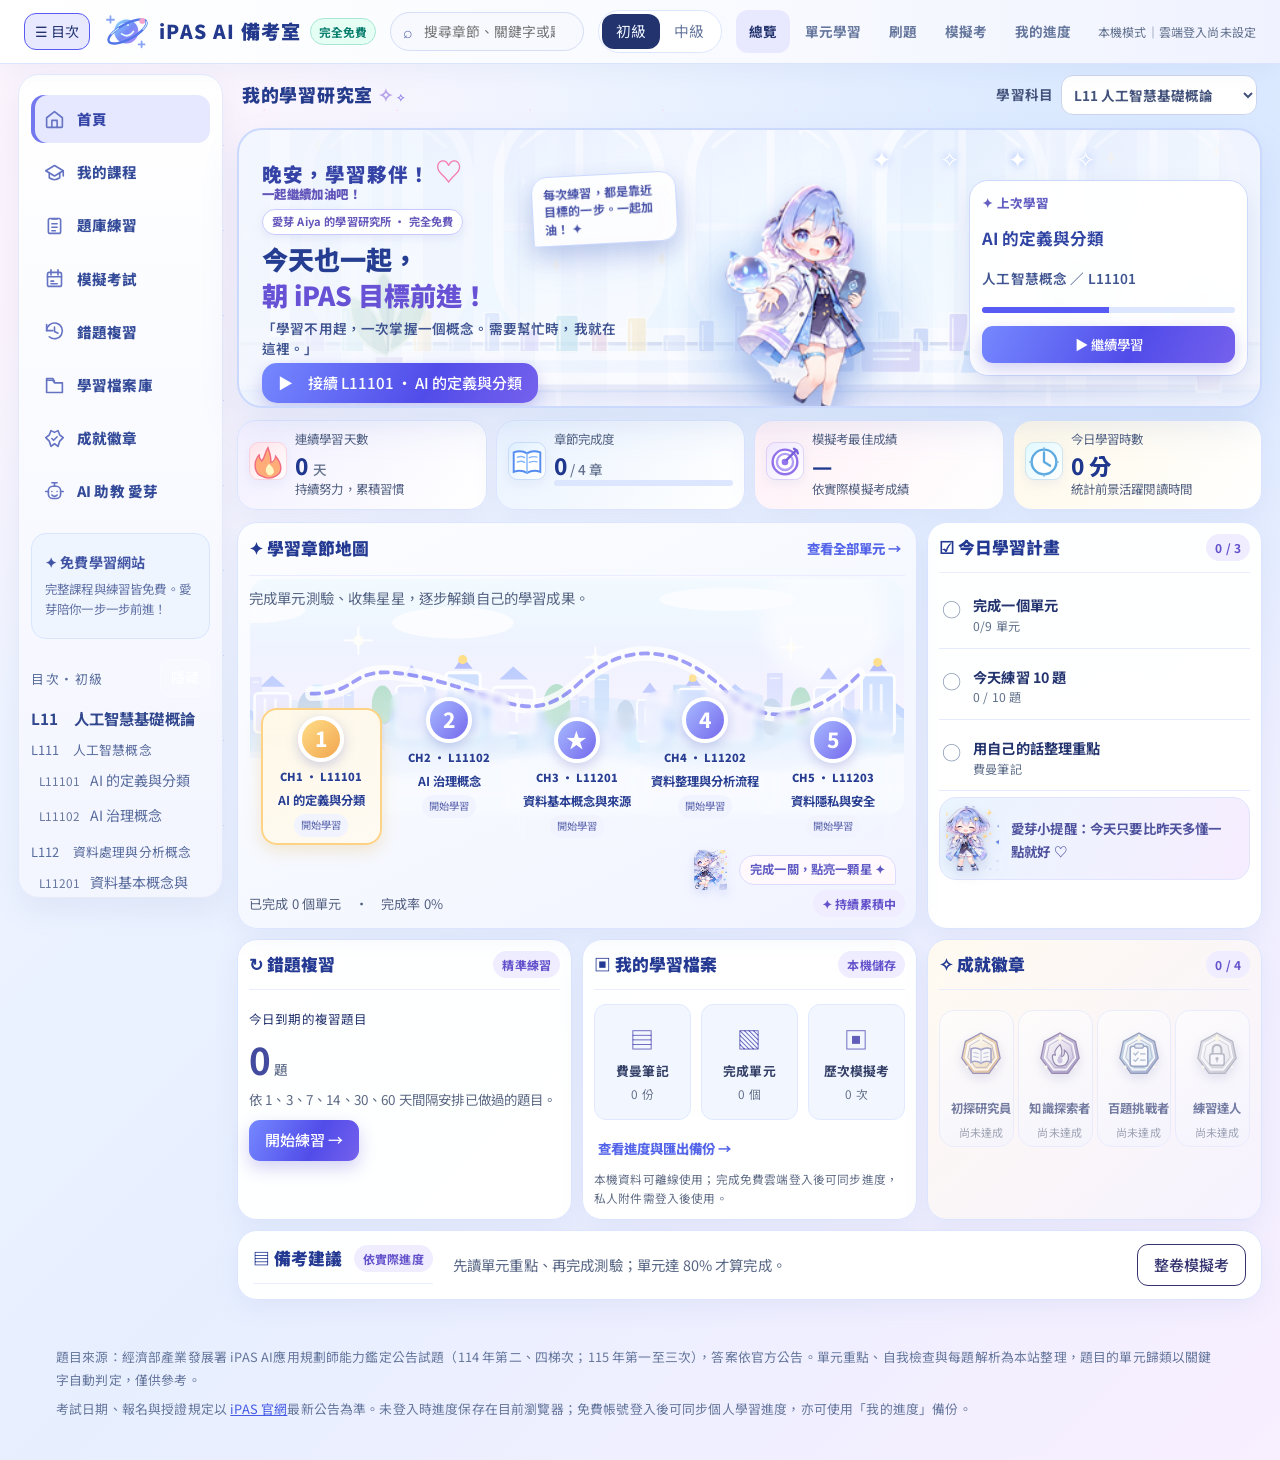
==== index.html @ 41ecb354 "ui: load desktop reference-density stylesheet without altering learning logic" ====
<!doctype html>
<html lang="zh-Hant-TW">
<head>
<meta charset="utf-8">
<meta name="viewport" content="width=device-width,initial-scale=1,viewport-fit=cover">
<title>iPAS AI 備考室｜免費 AI 應用規劃師學習</title>
<meta name="description" content="經濟部 iPAS AI應用規劃師初級、中級備考：單元重點、官方公告試題即時解析、刷題、整卷模擬考與學習進度。">
<link rel="icon" href="data:image/svg+xml,%3Csvg xmlns=%22http://www.w3.org/2000/svg%22 viewBox=%220 0 32 32%22%3E%3Crect x=%222%22 y=%222%22 width=%2228%22 height=%2228%22 rx=%225%22 fill=%22%23fffdf8%22 stroke=%22%23bf6534%22 stroke-width=%222.5%22/%3E%3Ctext x=%2216%22 y=%2222%22 font-size=%2216%22 text-anchor=%22middle%22 fill=%22%23bf6534%22%3E%E5%82%99%3C/text%3E%3C/svg%3E">
<link rel="preconnect" href="https://fonts.googleapis.com">
<link rel="preconnect" href="https://fonts.gstatic.com" crossorigin>
<link rel="stylesheet" href="https://fonts.googleapis.com/css2?family=Noto+Serif+TC:wght@500;700&family=Noto+Sans+TC:wght@400;500;700&display=swap">
<style>
/* Layout: sticky top bar; collapsible outline (目次) on the left; reading column on the right. */
:root{
  --paper:#f6f2ea; --card:#fffdf8; --ink:#34302b; --muted:#7b7368; --line:#e4ddd0;
  --matcha:#5f7d4b; --matcha-soft:#e7eedd; --kaki:#bf6534; --kaki-soft:#f7e6da; --ai:#46627e; --ai-soft:#e2e9f0;
  --ok:#4f7d48; --ok-soft:#e3efdc; --ng:#b2493c; --ng-soft:#f6e2dd;
  --f-display:"Noto Serif TC","Songti TC","PMingLiU",serif;
  --f-body:"Noto Sans TC",-apple-system,"PingFang TC","Microsoft JhengHei",sans-serif;
  color-scheme:light;
}
@media (prefers-color-scheme:dark){:root{
  --paper:#1f1d1a; --card:#282521; --ink:#ece6db; --muted:#a69d90; --line:#3a3530;
  --matcha:#9db585; --matcha-soft:#2e3828; --kaki:#e0936a; --kaki-soft:#43291c; --ai:#93b2cd; --ai-soft:#24303b;
  --ok:#8fc285; --ok-soft:#263a24; --ng:#e48b7e; --ng-soft:#42241f; color-scheme:dark}}
*{box-sizing:border-box}
html,body{margin:0}
body{background:var(--paper);color:var(--ink);font-family:var(--f-body);font-size:16px;line-height:1.8;letter-spacing:.01em;padding-top:env(safe-area-inset-top,0px)}
h1,h2,h3,h4{font-family:var(--f-display);font-weight:700;line-height:1.4;margin:0;text-wrap:balance}
h1{font-size:1.2rem} h2{font-size:1.4rem} h3{font-size:1.08rem} h4{font-size:.98rem}
p{margin:0}
a{color:var(--ai)}
button,select,input,textarea{font:inherit;color:inherit}
[hidden]{display:none!important}
img{max-width:100%}
:focus-visible{outline:2px solid var(--matcha);outline-offset:2px}
.top{position:sticky;top:0;z-index:5;background:var(--paper);border-bottom:1px solid var(--line)}
.top-in{max-width:1200px;margin:0 auto;display:flex;align-items:center;gap:10px 14px;padding:10px max(16px,env(safe-area-inset-right,0px)) 10px max(16px,env(safe-area-inset-left,0px));flex-wrap:wrap}
.brand{display:flex;align-items:center;gap:8px;margin-right:auto;min-width:0}
.seal{display:inline-grid;place-items:center;width:26px;height:26px;border:1.5px solid var(--kaki);color:var(--kaki);border-radius:4px;font-family:var(--f-display);font-size:.8rem;flex:none}
.brand small{color:var(--muted);font-size:.76rem}
.iconbtn{border:1px solid var(--line);background:var(--card);border-radius:8px;padding:5px 10px;cursor:pointer;font-size:.88rem;display:inline-flex;align-items:center;gap:6px}
.iconbtn[aria-pressed="true"]{background:var(--matcha-soft);border-color:var(--matcha)}
.seg{display:inline-flex;border:1px solid var(--line);border-radius:999px;padding:3px;background:var(--card)}
.seg button{border:0;background:none;padding:4px 14px;border-radius:999px;cursor:pointer;color:var(--muted);font-size:.92rem}
.seg button[aria-pressed="true"]{background:var(--ink);color:var(--paper)}
.tabs{display:flex;gap:2px;overflow-x:auto;max-width:100%}
.tabs button{border:0;background:none;padding:6px 10px;border-radius:8px;cursor:pointer;color:var(--muted);white-space:nowrap;font-size:.94rem}
.tabs button[aria-current="true"]{color:var(--ink);background:var(--matcha-soft);font-weight:500}
.shell{max-width:1200px;margin:0 auto;display:grid;grid-template-columns:280px minmax(0,1fr);gap:28px;padding:20px max(16px,env(safe-area-inset-right,0px)) 64px max(16px,env(safe-area-inset-left,0px))}
.shell.noToc{grid-template-columns:minmax(0,1fr);max-width:900px}
.toc{position:sticky;top:70px;align-self:start;max-height:calc(100vh - 90px);overflow:auto;padding-right:4px}
.toc-head{display:flex;justify-content:space-between;align-items:center;margin-bottom:8px}
.toc-head span{font-size:.8rem;letter-spacing:.12em;color:var(--muted)}
.toc .subj{margin-bottom:14px}
.toc .subj>div:first-child{font-family:var(--f-display);font-weight:700;font-size:.96rem;display:flex;justify-content:space-between;gap:8px;align-items:center}
.toc .ch{margin:6px 0 2px;color:var(--muted);font-size:.8rem}
.toc button.sec{display:flex;gap:8px;width:100%;text-align:left;border:0;background:none;padding:4px 6px;border-radius:6px;cursor:pointer;font-size:.88rem;line-height:1.5;align-items:flex-start}
.toc button.sec:hover{background:var(--card)}
.toc button.sec[aria-current="true"]{background:var(--matcha-soft)}
.toc .code{font-variant-numeric:tabular-nums;color:var(--muted);font-size:.74rem;min-width:3.6em;padding-top:2px}
.toc .nm{flex:1;min-width:0}
.mark{font-size:.72rem;padding-top:2px;color:var(--muted);white-space:nowrap}
.mark.ok{color:var(--ok)}
.tag{font-size:.72rem;padding:1px 8px;border-radius:999px;background:var(--line);color:var(--muted);white-space:nowrap;font-family:var(--f-body);font-weight:500}
.tag.pass{background:var(--ok-soft);color:var(--ok)}
.tag.ai{background:var(--ai-soft);color:var(--ai)}
main{min-width:0}
.view{display:grid;gap:18px}
.card{background:var(--card);border:1px solid var(--line);border-radius:12px;padding:18px;min-width:0}
.card>h3{margin-bottom:10px}
.muted{color:var(--muted)} .small{font-size:.86rem} .note{font-size:.82rem;color:var(--muted)}
.row{display:flex;gap:8px;flex-wrap:wrap;align-items:center}
.btn{border:1px solid var(--ink);background:var(--ink);color:var(--paper);padding:8px 16px;border-radius:8px;cursor:pointer;font-weight:500;font-size:.94rem}
.btn.ghost{background:transparent;color:var(--ink)}
.btn.soft{background:var(--card);color:var(--ink);border-color:var(--line)}
.btn.sm{padding:4px 10px;font-size:.85rem}
.btn:disabled{opacity:.45;cursor:default}
.steps{display:grid;grid-template-columns:repeat(3,1fr);gap:8px;list-style:none;padding:0;margin:0}
.steps li{border-top:4px solid var(--line);padding-top:8px;font-size:.88rem;color:var(--muted)}
.steps li.done{border-top-color:var(--ok);color:var(--ink)}
.steps li.now{border-top-color:var(--kaki);color:var(--ink);font-weight:500}
.steps b{display:block;font-size:.74rem;letter-spacing:.06em}
.advice{background:var(--matcha-soft);border-radius:12px;padding:16px 18px;display:grid;gap:8px}
.stats{display:grid;grid-template-columns:repeat(4,minmax(0,1fr));gap:10px}
.stat{border-top:2px solid var(--ink);padding-top:8px}
.stat span{display:block;font-size:.76rem;color:var(--muted);letter-spacing:.04em}
.stat strong{font-family:var(--f-display);font-size:1.45rem;font-variant-numeric:tabular-nums}
.bar{height:6px;background:var(--line);border-radius:3px;overflow:hidden}
.bar i{display:block;height:100%;background:var(--matcha)}
table{width:100%;border-collapse:collapse;font-size:.9rem}
th,td{text-align:left;padding:7px 6px;border-bottom:1px solid var(--line);vertical-align:top}
th{color:var(--muted);font-weight:500;font-size:.8rem}
.num{font-variant-numeric:tabular-nums}
.tbl{overflow-x:auto}
.check{list-style:none;padding:0;margin:0;display:grid;gap:4px}
.check li{display:flex;gap:8px}
.check li::before{content:"○";color:var(--muted)}
.check li.ok::before{content:"✓";color:var(--ok);font-weight:700}
.unit-list{display:grid;gap:8px}
.unit{display:flex;align-items:center;gap:12px;width:100%;text-align:left;background:var(--card);border:1px solid var(--line);border-radius:10px;padding:11px 14px;cursor:pointer}
.unit:hover{border-color:var(--ink)}
.unit .n{font-variant-numeric:tabular-nums;color:var(--muted);font-size:.8rem;min-width:4em}
.unit .t{flex:1;min-width:0}
.pill{font-size:.75rem;padding:2px 8px;border-radius:999px;white-space:nowrap;background:var(--line);color:var(--muted)}
.pill.ok{background:var(--ok-soft);color:var(--ok)}
.pill.mid{background:var(--ai-soft);color:var(--ai)}
.sec-head{display:grid;gap:4px}
.sec-head .code{font-family:var(--f-display);color:var(--kaki);letter-spacing:.08em}
.reading ol{padding-left:1.4em;margin:0;display:grid;gap:10px;max-width:70ch}
.reading li::marker{color:var(--kaki);font-family:var(--f-display)}
details.card summary{cursor:pointer;font-family:var(--f-display);font-weight:700;list-style:none}
details.card summary::-webkit-details-marker{display:none}
details.card summary::after{content:"＋";float:right;color:var(--muted)}
details.card[open] summary::after{content:"－"}
.qa{display:grid;gap:8px;margin-top:10px}
.qa button{text-align:left;border:1px solid var(--line);background:var(--paper);border-radius:10px;padding:10px 12px;cursor:pointer;line-height:1.65}
.qa button .a{display:block;color:var(--ok);margin-top:4px}
textarea{width:100%;min-height:110px;line-height:1.7;padding:10px 12px;border:1px solid var(--line);border-radius:10px;background:var(--paper);resize:vertical}
.keys{display:flex;gap:6px;flex-wrap:wrap;margin-top:8px}
.keys span{font-size:.8rem;padding:2px 10px;border-radius:999px;border:1px solid var(--line);color:var(--muted)}
.keys span.hit{background:var(--ok-soft);border-color:var(--ok);color:var(--ok)}
.q{display:grid;gap:10px;padding-top:14px;border-top:1px solid var(--line)}
.q:first-of-type{border-top:0;padding-top:0}
.q .meta{font-size:.78rem;color:var(--muted);display:flex;gap:8px;flex-wrap:wrap;align-items:center}
.q .stem{white-space:pre-wrap}
.q .ctx{font-size:.86rem;color:var(--muted);border-left:3px solid var(--line);padding-left:10px;white-space:pre-wrap;max-height:9.5em;overflow:auto}
.q figure{margin:0;border:1px solid var(--line);border-radius:8px;overflow:auto;background:#fff}
.q figure img{display:block;max-width:100%;height:auto}
.opts{display:grid;gap:8px}
.opt{display:flex;gap:10px;text-align:left;background:var(--card);border:1px solid var(--line);border-radius:10px;padding:10px 12px;cursor:pointer;line-height:1.65;align-items:flex-start}
.opt:hover:not(:disabled){border-color:var(--ink)}
.opt:disabled{cursor:default}
.opt b{font-family:var(--f-display);color:var(--muted);min-width:1.2em}
.opt.sel{border-color:var(--ai);background:var(--ai-soft)}
.opt.right{border-color:var(--ok);background:var(--ok-soft)}
.opt.wrong{border-color:var(--ng);background:var(--ng-soft)}
.exp{font-size:.94rem;background:var(--paper);border-radius:10px;padding:10px 12px;border-left:3px solid var(--matcha)}
.exp b.ok{color:var(--ok)} .exp b.ng{color:var(--ng)}
.qnav{display:flex;justify-content:space-between;gap:8px;flex-wrap:wrap;align-items:center}
.timer{font-family:var(--f-display);font-variant-numeric:tabular-nums;font-size:1.1rem}
.pills{display:flex;gap:4px;flex-wrap:wrap}
.pills button{width:30px;height:30px;border-radius:6px;border:1px solid var(--line);background:var(--card);cursor:pointer;font-size:.76rem;font-variant-numeric:tabular-nums;padding:0}
.pills button.ans{background:var(--ai-soft);border-color:var(--ai)}
.pills button.cur{outline:2px solid var(--ink)}
.hist{display:flex;gap:6px;flex-wrap:wrap}
.hist span{font-size:.8rem;font-variant-numeric:tabular-nums;padding:2px 8px;border-radius:6px;background:var(--line)}
.hist span.pass{background:var(--ok-soft);color:var(--ok)}
select{padding:6px 10px;border:1px solid var(--line);border-radius:8px;background:var(--card);max-width:100%}
.form{display:grid;gap:10px}
.form label{display:flex;gap:8px;align-items:center;flex-wrap:wrap}
.chart{width:100%;height:auto;display:block}
.chart text{fill:var(--muted);font-size:11px;font-family:var(--f-body)}
.legend{display:flex;gap:14px;font-size:.8rem;color:var(--muted);flex-wrap:wrap}
.legend i{display:inline-block;width:10px;height:10px;border-radius:2px;margin-right:4px;vertical-align:-1px}
.compare{display:grid;grid-template-columns:repeat(2,minmax(0,1fr));gap:12px}
.compare .card{border-top:3px solid var(--line)}
.compare .card.win{border-top-color:var(--matcha)}
.drawer-bg{display:none}
footer{max-width:1200px;margin:0 auto;padding:0 max(16px,env(safe-area-inset-right,0px)) calc(40px + env(safe-area-inset-bottom,0px)) max(16px,env(safe-area-inset-left,0px));font-size:.8rem;color:var(--muted);display:grid;gap:6px}
@media (max-width:900px){
  .shell,.shell.noToc{grid-template-columns:minmax(0,1fr)}
  .toc{position:fixed;inset:0 auto 0 0;width:min(86vw,330px);max-height:none;background:var(--paper);z-index:20;padding:calc(env(safe-area-inset-top,0px) + 14px) 14px 24px max(16px,env(safe-area-inset-left,0px));border-right:1px solid var(--line);transform:translateX(-105%);transition:transform .2s}
  .toc.open{transform:none}
  .toc[hidden]{display:block!important}
  .drawer-bg.open{display:block;position:fixed;inset:0;background:rgba(0,0,0,.3);z-index:15}
  .compare{grid-template-columns:minmax(0,1fr)}
}
@media (max-width:560px){.stats{grid-template-columns:repeat(2,minmax(0,1fr))}.brand small{display:none}.steps{font-size:.8rem}}
@media (prefers-reduced-motion:reduce){.toc{transition:none}}

/* Aiya free edition: readable anime-academy design, additive to the existing app */
:root{--paper:#f4f7ff;--card:#fff;--ink:#20294a;--muted:#525f7b;--line:#d8e1f5;--matcha:#585bc5;--matcha-soft:#eae9ff;--kaki:#7151bd;--kaki-soft:#f3eaff;--ai:#2856a6;--ai-soft:#eaf2ff;--ok:#246c54;--ok-soft:#e4f4ed;--ng:#a43453;--ng-soft:#fff0f3;--f-display:"Noto Sans TC",-apple-system,"Microsoft JhengHei",sans-serif;color-scheme:light}
@media(prefers-color-scheme:dark){:root{--paper:#f4f7ff;--card:#fff;--ink:#20294a;--muted:#525f7b;--line:#d8e1f5;--matcha:#585bc5;--matcha-soft:#eae9ff;--kaki:#7151bd;--kaki-soft:#f3eaff;--ai:#2856a6;--ai-soft:#eaf2ff;--ok:#246c54;--ok-soft:#e4f4ed;--ng:#a43453;--ng-soft:#fff0f3;color-scheme:light}}
body{background:radial-gradient(circle at 95% 0%,#e8e7ff 0,transparent 33%),radial-gradient(circle at 4% 25%,#e7f3ff 0,transparent 32%),var(--paper);color:var(--ink)}
.top{background:rgba(255,255,255,.97);box-shadow:0 4px 22px rgba(45,66,141,.06)}
.seal{border-color:var(--matcha);color:var(--matcha);background:var(--matcha-soft);border-radius:11px;font-family:var(--f-body);font-weight:700}
.brand h1{font-family:var(--f-body);font-size:1.06rem}
.card,.unit{box-shadow:0 7px 26px rgba(63,81,156,.045);border-radius:16px}
h1,h2,h3,h4{font-family:var(--f-body);letter-spacing:0}
button,.btn,.iconbtn{border-radius:11px}
.btn{background:#4847aa;color:#fff;border-color:#4847aa}
.btn.ghost{color:#34336f;border-color:#34336f}
.btn:focus-visible,button:focus-visible,a:focus-visible{outline:3px solid #404bb5;outline-offset:3px}
.reading{font-size:1.06rem;line-height:2;color:#20294a}
.reading li{margin-bottom:.45em}
.small,.note,.muted,th{color:#52617d}
.toc button.sec{padding:7px 8px}
.toc button.sec[aria-current=true]{background:#e7ebff;color:#273681}
.ayia-panel{display:grid;grid-template-columns:auto minmax(0,1fr);align-items:center;gap:14px;background:linear-gradient(125deg,#f5f2ff,#eaf5ff);border:1px solid #cfdafa;border-radius:18px;padding:13px 16px;margin-bottom:16px;box-shadow:0 6px 22px #3449a00e}
.ayia-face{width:70px;height:70px;border:2px solid #b1bef7;border-radius:24px;display:grid;place-items:center;font-size:2.6rem;background:#fff;flex-shrink:0;position:relative}
.ayia-face::after{content:"✦";position:absolute;right:-6px;top:-12px;color:#dd9d3d;font-size:1.2rem}
.ayia-panel strong{color:#32358f;font-size:1rem}
.ayia-panel p{line-height:1.55;font-size:.95rem;margin:3px 0 7px}
.ayia-actions{display:flex;gap:8px;flex-wrap:wrap}
.ayia-actions button{background:#fff;border:1px solid #b6c8e7;color:#263f82;padding:4px 10px;font-size:.82rem;cursor:pointer}
.free-tag{font-size:.73rem;background:#e5f7ef;color:#21644c;padding:2px 8px;border-radius:999px;font-weight:700;white-space:nowrap}
.ayia-quick{border:1px solid #cbd7f7;background:#f2f5ff;border-radius:14px;padding:13px 15px;margin-bottom:14px}
.ayia-quick h3{font-size:1rem;margin-bottom:5px}
.ayia-quick p{font-size:.9rem;margin-bottom:9px}
@media(max-width:680px){.ayia-panel{grid-template-columns:56px minmax(0,1fr);padding:11px;gap:11px}.ayia-face{height:54px;width:54px;font-size:1.8rem}.brand h1{font-size:.95rem}.free-tag{font-size:.69rem}.reading{font-size:1.02rem}}
@media(prefers-reduced-motion:reduce){*,*::before,*::after{scroll-behavior:auto!important;animation-duration:.01ms!important;transition-duration:.01ms!important}}


/* Illustration-led dashboard, faithfully structured after approved anime laboratory preview. */
body{background:#f5f7ff}
.shell:has(.dash){max-width:1480px;grid-template-columns:225px minmax(0,1fr);gap:22px}
.shell:has(.dash) main{width:100%}
.shell:has(.dash) .toc{background:rgba(255,255,255,.9);border:1px solid #e1e6f5;border-radius:18px;padding:17px 12px}
.shell:has(.dash) .ayia-panel{display:none}
.dash{display:grid;gap:22px;font-size:15px;line-height:1.6}
.dash-heading{display:flex;justify-content:space-between;align-items:flex-end;gap:16px;flex-wrap:wrap;padding:3px 4px}
.dash-eyebrow{font-size:.75rem;letter-spacing:.1em;font-weight:800;color:#6867b5}
.dash-heading h2{font-size:1.75rem;color:#27365f;letter-spacing:-.025em;margin:4px 0}
.dash-heading p,.dash-sub{color:#576584;font-size:.9rem}
.dash-spark{color:#b6a2e9}
.dash-switch{display:flex;align-items:center;gap:8px;font-weight:700;color:#43527b;font-size:.85rem}
.dash-switch select{background:#fff;border:1px solid #cbd6ed;border-radius:12px;padding:8px;max-width:280px}
.dash-hero{min-height:285px;position:relative;overflow:hidden;border:1px solid #cfdcfb;border-radius:25px;display:grid;grid-template-columns:1.4fr 1fr;background:radial-gradient(circle at 73% 32%,#fbefff 0 14%,transparent 42%),linear-gradient(115deg,#e7f3ff,#ede7ff 80%);box-shadow:0 10px 34px #5f76ba12}
.dash-hero:before,.dash-hero:after{position:absolute;content:"✦";font-size:60px;color:#ffffffb6;right:38%;top:12px}
.dash-hero:after{content:"✧";font-size:40px;right:5%;top:28px}
.dash-hero-copy{padding:28px 18px 28px 36px;position:relative;z-index:1;max-width:580px}
.dash-label{display:inline-block;background:#ffffffc7;border:1px solid #dae2fc;border-radius:20px;padding:5px 13px;font-size:.78rem;font-weight:700;color:#4d59a4}
.dash-hero h2{font-size:clamp(1.45rem,2.7vw,2.45rem);line-height:1.4;color:#2d3b75;margin:13px 0}
.dash-hero h2 span{color:#6658b6}
.dash-hero p{color:#49577f;font-size:.96rem;max-width:34em;margin-bottom:16px}
.dash-primary{max-width:100%;white-space:normal;text-align:left;background:#5c57bb;border:0;border-radius:15px;box-shadow:0 5px 14px #5954ba30}
.dash-character{width:270px;height:260px;position:relative;align-self:end;justify-self:center;filter:drop-shadow(0 12px 14px #6c7ec12b)}
.dash-halo{position:absolute;width:210px;height:210px;background:radial-gradient(circle,#fffe 10%,#d8e6ff 72%,transparent 73%);border-radius:50%;top:10px;left:34px}
.dash-hair{position:absolute;top:28px;left:60px;width:150px;height:150px;border-radius:48% 48% 40% 40%;background:linear-gradient(145deg,#8fd3ef,#998adc);box-shadow:inset -13px -5px 0 #7b8bd4}
.dash-hair:before,.dash-hair:after{content:"";position:absolute;top:30px;width:33px;height:105px;border-radius:40%;background:#8fb9e8;transform:rotate(13deg);left:-10px}
.dash-hair:after{left:auto;right:-12px;transform:rotate(-13deg);background:#978bd8}
.dash-face{position:absolute;top:69px;left:84px;width:100px;height:98px;border-radius:42% 42% 48% 48%;background:#fff0e9;box-shadow:inset 0 -7px #f6dada;z-index:2}
.dash-face .eye{position:absolute;width:13px;height:23px;border-radius:50%;top:35px;background:#474c9c;box-shadow:inset 2px 5px #303d80}
.dash-face .eye.left{left:26px}.dash-face .eye.right{right:26px}
.dash-face .mouth{position:absolute;width:24px;height:13px;border:3px solid #b66e89;border-top:0;border-radius:0 0 60% 60%;top:62px;left:37px}
.dash-face .blush{position:absolute;width:18px;height:7px;border-radius:50%;background:#f0abba;top:63px;opacity:.7}
.dash-face .blush.left{left:9px}.dash-face .blush.right{right:9px}
.dash-coat{position:absolute;top:164px;left:83px;width:105px;height:90px;background:#fff;border:5px solid #c7dafa;border-radius:42px 42px 18px 18px;z-index:1;display:flex;align-items:center;justify-content:center;color:#6971be;font-weight:900;box-shadow:inset 0 -15px #d9e7fa}
.dash-coat span{background:#e2dfff;border-radius:50%;padding:10px}
.dash-orb{position:absolute;right:2px;top:98px;border:4px solid #a4bdf2;width:55px;height:55px;background:#e6fbff;border-radius:50%;z-index:3;text-align:center;line-height:48px;font-size:1.6rem;color:#6c73bd}
.dash-star{position:absolute;left:49px;top:37px;color:#ffd574;font-size:50px;z-index:3}
.dash-stats{display:grid;grid-template-columns:repeat(4,minmax(0,1fr));gap:13px}
.dash-stat{border:1px solid #e1e6f3;background:#fff;display:flex;gap:12px;min-height:116px;border-radius:17px;padding:17px 14px;align-items:flex-start;box-shadow:0 6px 20px #42579d0b}
.dash-stat>div{flex:1;min-width:0}
.dash-stat small{display:block;font-size:.78rem;color:#516081}
.dash-stat strong{display:block;font-size:1.65rem;color:#27355c;font-weight:800;line-height:1.35}
.dash-stat em,.dash-review em{font-size:.85rem;color:#64728e;font-style:normal;font-weight:500}
.dash-stat-icon{width:39px;height:39px;border-radius:12px;display:grid;place-items:center;flex-shrink:0;font-size:1.3rem;font-weight:bold}
.dash-stat-icon.lavender{background:#eeebff;color:#6559bc}.dash-stat-icon.blue{background:#e8f1ff;color:#4779c7}.dash-stat-icon.pink{background:#ffedf2;color:#bc6489}.dash-stat-icon.mint{background:#e7f6f4;color:#387f82}
.dash-grid{display:grid;grid-template-columns:minmax(0,1.35fr) minmax(265px,1fr);gap:16px}
.dash-box{background:#fff;border:1px solid #e1e6f5;padding:21px;border-radius:19px;box-shadow:0 6px 20px #42579d0a;min-width:0}
.dash-box-title{display:flex;align-items:center;justify-content:space-between;gap:12px;flex-wrap:wrap;margin-bottom:10px}
.dash-box-title h3{font-size:1.05rem;color:#2c3966}
.dash-link{border:0;color:#504fad;background:none;cursor:pointer;font-weight:700;padding:4px;font-size:.84rem;text-align:left}
.dash-tag,.dash-count{border-radius:999px;background:#eef0ff;color:#514ca0;padding:4px 9px;font-size:.75rem;font-weight:700}
.dash-map{min-height:308px}
.dash-path{display:flex;gap:9px;margin-top:20px;overflow-x:auto;padding:10px 3px 18px}
.dash-node{background:#f8faff;border:1px solid #dce3f3;border-radius:17px;min-width:104px;max-width:125px;min-height:135px;flex:1;padding:12px 7px;display:grid;gap:4px;justify-items:center;align-content:start;cursor:pointer;color:#53607f}
.dash-node.finished{background:#e9f7f2;border-color:#a6d6c8}.dash-node.current{background:#f1ecff;border-color:#9587e1;box-shadow:0 0 0 2px #e6dfff}
.dash-node-icon{height:40px;width:40px;border-radius:50%;background:#dfe6fa;color:#5263a5;display:grid;place-items:center;font-weight:800;font-size:1.1rem}
.dash-node.finished .dash-node-icon{background:#4d9a7c;color:#fff}.dash-node.current .dash-node-icon{background:#7565cc;color:#fff}
.dash-node small{font-size:.73rem}.dash-node b{font-size:.78rem;line-height:1.45;text-align:center}
.dash-map-foot{display:flex;align-items:center;justify-content:space-between;gap:9px;flex-wrap:wrap;color:#526080;font-size:.82rem}
.dash-tasks{display:grid;gap:6px}.dash-task{display:flex;gap:12px;align-items:flex-start;border-bottom:1px solid #edf0f9;padding:11px 3px}
.dash-task>div{display:grid}.dash-task b{font-size:.89rem}.dash-task small{font-size:.76rem;color:#60708b}
.dash-check{font-size:1.2rem;color:#8492b2}.dash-check.complete{color:#268061}
.dash-tip{background:#f0eeff;border-radius:12px;padding:12px;margin-top:13px;font-size:.82rem;color:#58539e}
.dash-review{display:flex;align-items:center;justify-content:space-between;gap:10px;flex-wrap:wrap;margin-top:16px}
.dash-review strong{display:block;font-size:2.3rem;color:#424b9e}.dash-review p{font-size:.84rem;max-width:25em;color:#5c6984}
.dash-files{display:grid;grid-template-columns:repeat(3,minmax(0,1fr));gap:10px;margin:14px 0}
.dash-files>div{display:grid;justify-items:center;text-align:center;gap:3px;padding:15px 5px;border-radius:12px;background:#f6f7fe;color:#625dba;font-size:1.5rem}
.dash-files b{font-size:.8rem;color:#344067}.dash-files small{font-size:.74rem;color:#65718b}
.dash-disclaimer{font-size:.73rem;color:#626e87;margin-top:7px}
.dash-medals{display:grid;grid-template-columns:repeat(4,minmax(0,1fr));gap:8px;margin-top:20px}
.dash-medal{display:grid;justify-items:center;gap:5px;text-align:center;padding:7px 2px}
.dash-medal span{display:grid;place-items:center;width:52px;height:52px;border-radius:50%;background:linear-gradient(150deg,#f6d7a3,#e5b85c);border:4px double #c99645;color:#744a28;font-size:1.6rem}
.dash-medal.locked{opacity:.45}.dash-medal.locked span{background:#e9ebf3;border-color:#c5ccdf}
.dash-medal b{font-size:.77rem}.dash-medal small{font-size:.69rem;color:#65718b}
.dash-actions{display:flex;flex-wrap:wrap;gap:10px;margin-top:18px}
@media(max-width:1150px){.dash-stats{grid-template-columns:repeat(2,minmax(0,1fr))}.dash-grid{grid-template-columns:1fr}.dash-character{transform:scale(.88);transform-origin:bottom center}}
@media(max-width:900px){.shell:has(.dash){display:block}.shell:has(.dash) .toc{position:fixed}.dash-hero{grid-template-columns:1.2fr .8fr}}
@media(max-width:650px){.dash{gap:13px}.dash-heading h2{font-size:1.4rem}.dash-switch{width:100%}.dash-switch select{flex:1;min-width:0}.dash-hero{grid-template-columns:1fr;min-height:0}.dash-hero-copy{padding:20px 18px 12px}.dash-hero h2{font-size:1.65rem}.dash-character{height:170px;transform:scale(.64);justify-self:end;align-self:start;transform-origin:top right;margin-bottom:-40px}.dash-stats{gap:9px}.dash-stat{padding:11px 9px;gap:7px;min-height:97px}.dash-stat strong{font-size:1.28rem}.dash-stat-icon{width:31px;height:31px}.dash-box{padding:15px}.dash-medals{grid-template-columns:repeat(2,minmax(0,1fr))}.dash-files{gap:6px}}


/* Closer to reference image: functional navigation and search */
.study-search{display:flex;gap:8px;align-items:center;flex:1;min-width:160px;max-width:290px;border:1px solid #d5def6;border-radius:999px;background:#f7f9ff;padding:4px 12px;color:#5e6cac}
.study-search input{width:100%;min-width:0;background:transparent;border:0;outline:none;font-size:.86rem}
.study-search input:focus-visible{outline:2px solid #6264bc;border-radius:4px}
.studio-nav{display:grid;gap:5px;margin-bottom:17px}
.studio-nav button{display:flex;align-items:center;gap:10px;text-align:left;border:0;border-radius:11px;padding:10px 12px;background:transparent;color:#344579;cursor:pointer;font-size:.91rem;font-weight:700}
.studio-nav button:hover,.studio-nav button[aria-current=true]{background:#ebeaff;color:#4145a8}
.studio-nav button span{flex:1}
.studio-free{padding:13px;border:1px solid #d7ddfb;border-radius:13px;background:linear-gradient(140deg,#faf6ff,#eef8ff);margin-bottom:20px;color:#354984}
.studio-free b{font-size:.88rem}.studio-free p{font-size:.78rem;line-height:1.6;margin:5px 0}
.shell:has(.dash) .toc{max-height:calc(100vh - 98px)}
@media(max-width:800px){.study-search{order:3;max-width:none;min-width:100%;flex-basis:100%}}

.study-field{display:grid;gap:6px;margin:14px 0;font-weight:700;color:#38456d}
.study-field input,.study-field textarea{width:100%;padding:10px 12px;border:1px solid #cbd4ed;border-radius:10px;background:white;font-weight:400;color:#263154}
.study-field textarea{min-height:100px;resize:vertical}
.study-calendar{margin-top:18px}
.study-days{display:grid;grid-template-columns:repeat(7,minmax(0,1fr));gap:6px;margin-top:9px}
.study-day{background:#f1f3fc;border:1px solid #dfe3f3;border-radius:10px;padding:8px 4px;display:grid;text-align:center;line-height:1.4}
.study-day.active{background:#e5e8ff;border-color:#b1b9f1;color:#363991}
.study-day b{font-size:.76rem}.study-day span{font-size:.7rem}
@media(max-width:500px){.study-days{grid-template-columns:repeat(4,minmax(0,1fr))}}
.vault-list{display:grid;gap:10px;margin-top:15px}.vault-entry{display:flex;gap:12px;justify-content:space-between;align-items:flex-start;background:#f5f7ff;border:1px solid #dbe2f5;border-radius:12px;padding:13px;min-width:0}.vault-entry>div{min-width:0}.vault-entry small{display:block;color:#596888}.vault-entry p{white-space:pre-wrap;overflow-wrap:anywhere;max-height:220px;overflow:auto;margin:8px 0;font-size:.88rem}
/* Original Aiya visual asset replaces temporary CSS stick-figure. */
.dash-character{height:285px;width:290px;position:relative;display:flex;align-items:end;justify-content:center;overflow:visible}
.dash-character img{display:block;width:240px;height:300px;object-fit:contain;filter:drop-shadow(0 10px 12px #757bc031)}
.aiya-speech{position:absolute;top:10px;right:-34px;max-width:148px;background:#ffffffec;border:1px solid #dddafa;color:#4c5187;border-radius:16px 16px 16px 2px;padding:8px 11px;line-height:1.45;font-size:.76rem;font-weight:700;box-shadow:0 6px 13px #545b921c}
.ayia-face{height:84px;width:72px;border-radius:17px;overflow:hidden;align-self:start;background:#f3f4ff}
.ayia-face img{height:83px;width:65px;object-fit:cover;object-position:top}
@media(max-width:650px){.dash-character{width:230px;height:180px;transform:none;margin:0;justify-self:end}.dash-character img{width:170px;height:195px}.aiya-speech{right:125px;top:8px;width:145px;max-width:145px}}

/* Design-reference layout: mascot with a separate actionable continue-learning card */
.dash-hero{grid-template-columns:minmax(0,1.3fr) 250px minmax(205px,.74fr);align-items:stretch}
.dash-hero-copy{padding:27px 12px 22px 26px}
.dash-character{align-self:end}
.dash-last{margin:24px 21px 24px 0;background:#fffefaed;border:1px solid #d8dcf3;border-radius:19px;padding:18px;box-shadow:0 9px 23px #41437c14;display:grid;align-content:center;gap:13px;z-index:1}
.dash-last small{font-weight:800;color:#645fc2}.dash-last h3{font-size:1.04rem;color:#273567;line-height:1.5}.dash-last p{color:#62718f;font-size:.77rem}.dash-last button{font-size:.84rem}
@media(max-width:1170px){.dash-hero{grid-template-columns:minmax(0,1fr) minmax(150px,.6fr)}.dash-last{grid-column:1/-1;margin:0 15px 16px;padding:15px}.dash-character{width:210px}.aiya-speech{right:-7px}}
@media(max-width:650px){.dash-hero{grid-template-columns:minmax(0,1fr) 145px}.dash-hero-copy{padding:17px 8px 15px 17px}.dash-character{height:200px;width:145px;align-self:end}.dash-character img{width:140px;height:185px}.aiya-speech{display:none}.dash-last{grid-column:1/-1}}

/* Anime Study Lab v2 — illustrated glass research-room language */
:root{--paper:#edf4ff;--card:#ffffff;--ink:#23336e;--muted:#66779d;--line:#dce6ff;--matcha:#585af4;--matcha-soft:#e8e9ff;--kaki:#ef8aaf;--kaki-soft:#ffedf5;--ai:#455be5;--ai-soft:#e5efff;--ok:#2a9c91;--ok-soft:#e4fbf7;--ng:#dc6d84;--ng-soft:#fff0f4;--f-display:"Noto Sans TC","PingFang TC",sans-serif}
body{background:radial-gradient(circle at 8% 15%,#fff3fc 0,transparent 29%),radial-gradient(circle at 92% 9%,#d8e8ff 0,transparent 35%),linear-gradient(135deg,#f4f8ff,#e7efff 55%,#f8efff);color:var(--ink)}
body:before{content:"";position:fixed;inset:0;pointer-events:none;z-index:-1;opacity:.55;background-image:radial-gradient(#a7c6ff 1px,transparent 1px),radial-gradient(#ffd0ed 1px,transparent 1px);background-size:85px 85px,133px 133px;background-position:10px 18px,65px 44px}
.top{background:#ffffffd9!important;backdrop-filter:blur(18px);border-bottom:1px solid #dbe4ff;box-shadow:0 6px 24px #708bc113}
.brand h1{color:#23398c!important;font-family:var(--f-display)!important;font-weight:900!important;letter-spacing:.04em}
.brand .seal{color:#5e6df0;background:#e6efff;border:1px solid #c8d6ff}
.free-tag{background:#e5fff5!important;color:#087d6e!important;border:1px solid #a7e6d4!important}
.top .iconbtn,.top .tabs button,.top .seg button{border-radius:12px}
.shell{gap:15px}
.toc{background:linear-gradient(170deg,#ffffffed,#f3f5ffef)!important;border:1px solid #dbe5ff!important;border-radius:20px!important;box-shadow:0 12px 30px #647cb11a}
.studio-nav button{color:#364b98!important;border-radius:13px!important;font-weight:800}
.studio-nav button.active,.studio-nav button[aria-current="page"]{background:linear-gradient(100deg,#dde7ff,#e9dfff)!important;color:#304ac4!important;border-left:4px solid #5b65ee!important}
.studio-nav button:hover{background:#eaf0ff!important}
.view{max-width:1560px}
.card,.dash-box,.dash-stat{border-color:#dce5ff!important;box-shadow:0 8px 26px #6d80c516!important;background:#fffffff5!important}
.dash-heading{padding:8px 7px 4px}
.dash-heading h2{color:#273f9b;font-weight:900;letter-spacing:.04em}
.dash-eyebrow{color:#7b66ce!important;font-weight:900}
.dash-hero{min-height:335px!important;border:2px solid #cbd9ff!important;border-radius:25px!important;background:
linear-gradient(90deg,#eef4fff5 0%,#e8f2ffcf 32%,#e8e9ff45 70%,#f7e9ffad 100%),
radial-gradient(circle at 48% 9%,#fff 0 2%,transparent 2.4%),
linear-gradient(90deg,transparent 0 63%,#fff9 63% 64%,transparent 64%),
linear-gradient(0deg,#c3dcff 0 2%,transparent 2% 100%),
repeating-linear-gradient(90deg,#e1eaff 0 22px,#f6f8ff 22px 26px,#d6e5ff 26px 52px);
box-shadow:0 18px 35px #7799d32b!important}
.dash-hero:before{content:"✧  ✦  ✧";top:18px;right:14%;font-size:33px;color:#fefeff;text-shadow:0 0 13px #92b7ff}
.dash-hero-copy{padding:30px 12px 28px 29px!important}
.dash-hero h2{font-size:clamp(1.45rem,2.4vw,2.45rem);color:#263e91!important;font-weight:900;line-height:1.55}
.dash-hero h2 span{color:#6751d4!important}
.dash-label{background:#ffffffeb!important;color:#6557bb!important;border:1px solid #c9c9ff!important}
.dash-hero p{color:#3f5490!important;font-weight:600}
.dash-primary,.dash-last .btn,.dash-review .btn{background:linear-gradient(115deg,#7588ff,#514ce9 60%,#7561ed)!important;color:#fff!important;box-shadow:0 7px 17px #5755da45!important;border:0!important}
.dash-character{filter:drop-shadow(0 12px 13px #7289df55)}
.aiya-speech{background:#ffffffed!important;border:1px solid #ccd9ff!important;color:#4b55a9!important;box-shadow:0 8px 19px #778cbe2b}
.dash-last{background:#ffffffed!important;border:1px solid #cdd9fb!important;box-shadow:0 12px 26px #687dbb25!important}
.dash-last h3{color:#3044a3}
.dash-stats{gap:12px}
.dash-stat{border-radius:19px!important;background:linear-gradient(140deg,#fff,#f6f9ff)!important}
.dash-stat strong{color:#1f388e!important}
.dash-stat-icon{box-shadow:inset 0 0 0 1px #ffffffaf}
.dash-box{border-radius:20px!important}
.dash-box-title h3{color:#243a92!important;font-weight:900}
.dash-map{background:linear-gradient(165deg,#fff,#f1f7ff)!important}
.dash-path{background:linear-gradient(180deg,#f2f8ff,#eaf0ff)!important;border:1px solid #dbe5ff!important;border-radius:16px}
.dash-node{border:1px solid #cbd9fa!important;background:#ffffffdd!important;border-radius:16px!important;box-shadow:0 4px 12px #879dd31c}
.dash-node.finished{background:linear-gradient(145deg,#e1fff8,#effcff)!important;border-color:#93d9d2!important}
.dash-node.current{background:linear-gradient(145deg,#fff6d7,#fff9ee)!important;border-color:#ffd88e!important;box-shadow:0 4px 17px #f4ca7b4d}
.dash-node-icon{background:linear-gradient(130deg,#a7b9ff,#7569ed)!important;color:white!important}
.dash-node.finished .dash-node-icon{background:linear-gradient(120deg,#4bc9b5,#1da598)!important}
.dash-medal{background:linear-gradient(150deg,#fff,#f3f4ff)!important;border:1px solid #e0e6ff!important;border-radius:15px}
.dash-medal.earned{background:linear-gradient(155deg,#fff9df,#f9f2ff)!important;border-color:#f5dc9d!important}
.dash-medal span{filter:drop-shadow(0 4px 4px #8b83b633)}
.dash-files>div{background:#f1f6ff!important;border:1px solid #e0e9ff!important;border-radius:12px}
.dash-task{border-color:#e5eaff!important}
.dash-check.complete{background:#dcfaf2!important;color:#139c83!important}
.dash-link{color:#5465e9!important;font-weight:800}
.dash-tag,.dash-count{background:#efedff!important;color:#6352cb!important}
.ayia-panel{background:linear-gradient(100deg,#f5f6ff,#eef6ff)!important;border:1px solid #d5dfff!important;border-radius:17px!important}
.ayia-panel strong{color:#4d53b5}
@media(max-width:650px){.dash-hero{min-height:260px!important}.dash-hero-copy{padding:18px 8px 18px 18px!important}.dash-hero h2{font-size:1.4rem}.dash-character{filter:drop-shadow(0 6px 8px #8297d944)}}


/* Reference-directed homepage structure: full-width scenic hero and five-step learning route */
.dash{max-width:100%;position:relative}
.dash-heading{padding:0 6px 8px}
.dash-heading h2{font-size:1.35rem}
.dash-heading .dash-eyebrow{font-size:.72rem;letter-spacing:.12em}
.dash-hero{isolation:isolate;min-height:315px!important;grid-template-columns:minmax(0,1fr) minmax(220px,.9fr) minmax(215px,.85fr)!important;overflow:hidden}
.dash-hero:after{content:"";position:absolute;inset:0;z-index:-2;pointer-events:none;background:
radial-gradient(ellipse at 46% 10%,#ffffffdd 0 9%,transparent 28%),
linear-gradient(90deg,transparent 0 11%,#ffffffa0 11% 11.5%,transparent 11.5% 31%,#ffffffa0 31% 31.5%,transparent 31.5% 54%,#ffffffa0 54% 54.5%,transparent 54.5% 79%,#ffffffa0 79% 79.5%,transparent 79.5%),
linear-gradient(0deg,#b9d4f5b8 0 6%,transparent 6%),
repeating-linear-gradient(90deg,#d8e5f9 0 3%,#f7fbff 3% 5%,#d6e3f9 5% 10%,#eff6ff 10% 13%);
opacity:.57}
.dash-hero-copy{z-index:2;align-self:center;min-width:0}
.dash-hero-greeting{font-size:1.25rem;line-height:1.35;color:#3443a5;font-weight:900;letter-spacing:.05em;transform:rotate(-3deg);margin:0 0 18px}
.dash-hero-greeting span{color:#f47daf;font-size:1.7rem}
.dash-hero-greeting small{display:block;color:#6256ba;font-size:.9rem;letter-spacing:.03em}
.dash-hero .dash-label{font-size:.75rem}
.dash-hero .dash-character{height:310px;width:min(100%,320px);align-self:end;justify-self:center;z-index:1}
.dash-hero .dash-character img{height:310px;width:100%;object-fit:contain;object-position:center bottom;image-rendering:auto;filter:drop-shadow(0 8px 14px #7681bd42)}
.dash-hero .dash-last{align-self:center;max-height:260px;min-width:0;z-index:2;backdrop-filter:blur(12px)}
.dash-hero .aiya-speech{position:absolute;top:15px;right:-25px;max-width:160px;font-size:.75rem;transform:rotate(3deg);z-index:3}
.dash-map{position:relative;overflow:hidden}
.dash-map:before{content:"";position:absolute;left:0;right:0;top:80px;height:160px;pointer-events:none;opacity:.4;background:
radial-gradient(ellipse at 18% 95%,#9abfff 0 6%,transparent 6.3%),
radial-gradient(ellipse at 76% 90%,#9bb6ee 0 9%,transparent 9.3%),
linear-gradient(0deg,#c9dcf9 0 22%,transparent 22%),
repeating-linear-gradient(90deg,transparent 0 20px,#b7ccf6 20px 35px,transparent 35px 58px);mask-image:linear-gradient(to top,#000,transparent)}
.dash-map .dash-path{position:relative;display:grid!important;grid-template-columns:repeat(5,minmax(0,1fr));gap:7px;min-height:210px;overflow:visible!important;align-items:end;padding:28px 12px 17px!important;background:linear-gradient(180deg,#eaf5ffb8,#f4f7ffef)!important}
.dash-route{position:absolute;inset:10px 0 auto;width:100%;height:145px;pointer-events:none;opacity:.8}
.dash-map .dash-node{position:relative;min-width:0;min-height:130px;z-index:1;display:flex;flex-direction:column;align-items:center;justify-content:center;gap:6px;padding:9px 6px!important;transition:transform .15s,box-shadow .15s}
.dash-map .dash-node:hover{transform:translateY(-7px);box-shadow:0 10px 20px #8698d04d!important}
.dash-map .dash-node:nth-of-type(2),.dash-map .dash-node:nth-of-type(4){transform:translateY(-20px)}
.dash-map .dash-node:nth-of-type(2):hover,.dash-map .dash-node:nth-of-type(4):hover{transform:translateY(-27px)}
.dash-map .dash-node-icon{width:49px!important;height:49px!important;border-radius:50%!important;font-size:1.3rem!important;border:4px solid #fff;box-shadow:0 4px 9px #6678c655}
.dash-map .dash-node.current{border:2px solid #f1b75d!important;box-shadow:0 8px 20px #f3ca7452!important}
.dash-map .dash-node small{font-weight:900;color:#4d5eac;font-size:.69rem}
.dash-map .dash-node b{line-height:1.35;text-align:center;font-size:.77rem}
.dash-node-count{display:block;font-size:.64rem;background:#f1f3ff;border-radius:20px;padding:3px 7px;color:#5c67ad}
.dash-node.finished .dash-node-count{background:#d5fff3;color:#118b78}
.dash-stat{min-height:116px}
.dash-stat strong{font-size:1.7rem!important}
.dash-stat-icon{font-size:1.6rem!important}
.dash-grid{grid-template-columns:minmax(0,1.1fr) minmax(0,.9fr)!important;gap:12px!important}
.dash-map{grid-column:auto!important}
.dash-achievements{background:linear-gradient(140deg,#fffaf0,#f6f2ff)!important}
.dash-medal span{border-radius:18px!important;clip-path:polygon(50% 0,90% 20%,100% 62%,50% 100%,0 62%,10% 20%);width:65px!important;height:65px!important}
.dash-files>div{min-height:100px}
@media(max-width:1190px){.dash-hero{grid-template-columns:minmax(0,1fr) 190px!important}.dash-hero .dash-character{width:190px;height:250px}.dash-hero .dash-character img{height:250px}.dash-hero .dash-last{grid-column:1/-1;max-height:none;margin:0 16px 16px}.dash-grid{grid-template-columns:1fr!important}.dash-map{grid-column:1/-1!important}}
@media(max-width:720px){.dash-hero{grid-template-columns:minmax(0,1fr) 130px!important}.dash-hero-greeting{font-size:1rem}.dash-hero .dash-character{width:130px;height:200px}.dash-hero .dash-character img{height:200px}.dash-hero .dash-last{margin:0 10px 12px}.dash-map .dash-path{grid-template-columns:repeat(5,minmax(118px,1fr));overflow-x:auto!important;min-height:205px}.dash-map .dash-node{min-height:132px}.dash-route{width:690px}.dash-stats{grid-template-columns:repeat(2,minmax(0,1fr))!important}.dash-stat{min-width:0}.dash-hero .aiya-speech{display:none}}
@media(prefers-reduced-motion:reduce){.dash-map .dash-node{transition:none}}

/* Mobile visual acceptance repair: no oversized masthead or clipped chapter map */
@media(max-width:900px){
 body:has(.dash) .shell{padding-top:10px!important}
 body:has(.dash) .ayia-panel{display:none!important}
 .top-in{display:grid!important;grid-template-columns:auto minmax(0,1fr) auto;gap:7px 9px!important;padding:8px 12px!important}
 .top .brand{grid-column:2/4;grid-row:1;align-self:center;margin:0!important;gap:6px!important}
 .top .brand h1{font-size:1.08rem!important;white-space:nowrap}
 .top .brand small{display:none!important}
 .top .brand .free-tag{font-size:.66rem;padding:3px 7px;white-space:nowrap}
 #tocBtn{grid-column:1;grid-row:1;font-size:0!important;padding:8px!important;min-width:38px;min-height:38px}
 #tocBtn:before{content:"☰";font-size:20px}
 .top .seg{grid-column:3;grid-row:2;justify-self:end}
 .top .seg button{font-size:.78rem;padding:5px 11px}
 .top .study-search{grid-column:1/3;grid-row:2;max-width:none;min-width:0;height:38px}
 .top .study-search input{font-size:.77rem}
 .top .tabs{grid-column:1/-1;grid-row:3;display:grid!important;grid-template-columns:repeat(5,minmax(0,1fr));width:100%;gap:1px;overflow:visible!important}
 .top .tabs button{font-size:.72rem!important;white-space:normal;line-height:1.25;padding:8px 1px!important;min-height:36px}
 .top .tabs button[aria-current=true]{font-weight:900!important}
 .shell:has(.dash) .view{max-width:none}
 .dash-heading{padding:2px 4px 8px}
 .dash-heading h2{font-size:1.18rem!important}
 .dash-heading p{font-size:.77rem}
 .dash-switch{max-width:100%;font-size:.75rem}
 .dash-hero{grid-template-columns:minmax(0,1fr) minmax(110px,35%)!important;min-height:290px!important;border-radius:19px!important;gap:0}
 .dash-hero-copy{padding:18px 4px 18px 15px!important;align-self:center!important}
 .dash-hero-greeting{font-size:1rem!important;margin-bottom:10px!important;transform:none!important}
 .dash-hero-greeting small{font-size:.72rem!important}
 .dash-hero .dash-label{font-size:.62rem!important;padding:4px 7px!important}
 .dash-hero h2{font-size:clamp(1.15rem,4.5vw,1.6rem)!important;line-height:1.35!important}
 .dash-hero p{font-size:.74rem!important;line-height:1.6!important}
 .dash-hero .dash-primary{font-size:.76rem!important;max-width:100%;white-space:normal!important;padding:10px!important;line-height:1.5}
 .dash-hero .dash-character{height:218px!important;width:100%!important;transform:none!important;margin:0!important;align-self:end!important}
 .dash-hero .dash-character img{height:218px!important;width:100%!important;object-fit:contain!important;object-position:center bottom!important}
 .dash-hero .dash-last{grid-column:1/-1!important;margin:0 10px 12px!important;padding:12px!important;max-height:none!important}
 .dash-hero .dash-last h3{font-size:.92rem}
 .dash-hero .dash-last p{font-size:.73rem}
 .dash-stats{grid-template-columns:repeat(2,minmax(0,1fr))!important;gap:8px!important}
 .dash-stat{padding:11px 9px!important;min-height:90px!important}
 .dash-stat strong{font-size:1.27rem!important}
 .dash-stat small{font-size:.68rem}
 .dash-grid{grid-template-columns:1fr!important}
 .dash-map{grid-column:1/-1!important}
 .dash-map .dash-path{display:grid!important;grid-template-columns:repeat(2,minmax(0,1fr))!important;gap:11px!important;overflow:visible!important;min-height:0!important;padding:15px 8px!important}
 .dash-map .dash-route{display:none!important}
 .dash-map .dash-node{transform:none!important;min-height:135px!important;max-width:none!important;width:100%!important;padding:11px 7px!important}
 .dash-map .dash-node:nth-of-type(2),.dash-map .dash-node:nth-of-type(4){transform:none!important}
 .dash-map .dash-node:nth-of-type(5){grid-column:1/-1;max-width:260px!important;justify-self:center}
 .dash-map .dash-node:hover,.dash-map .dash-node:nth-of-type(2):hover,.dash-map .dash-node:nth-of-type(4):hover{transform:translateY(-2px)!important}
 .dash-map .dash-node-icon{width:45px!important;height:45px!important}
 .dash-map .dash-node b{font-size:.77rem!important}
 .dash-box{padding:13px!important}
 .dash-box-title h3{font-size:.95rem!important}
 .dash-medals{grid-template-columns:repeat(4,minmax(0,1fr))!important;gap:4px}
 .dash-medal{padding:6px 1px!important}
 .dash-medal span{width:45px!important;height:45px!important;font-size:1.3rem!important}
 .dash-medal b{font-size:.67rem!important}
 .dash-medal small{font-size:.61rem!important}
}
@media(max-width:360px){
 .top .brand h1{font-size:.95rem!important}
 .top .brand .free-tag{font-size:.58rem}
 .dash-hero{grid-template-columns:minmax(0,1fr) 100px!important}
 .dash-hero .dash-character,.dash-hero .dash-character img{height:185px!important}
 .dash-hero h2{font-size:1.15rem!important}
 .dash-hero-copy{padding-left:10px!important}
}

/* Prevent 390px iPhone horizontal bleed found by browser regression test */
@media(max-width:900px){
 html,body{max-width:100%;overflow-x:clip!important}
 .top,.top-in,.shell,.shell>div,.view,.dash,.dash-hero,.dash-map,.dash-grid,.dash-box{min-width:0;max-width:100%;box-sizing:border-box}
 .dash-hero .dash-character{min-width:0}
 .dash-hero .aiya-speech{right:0!important;max-width:115px!important}
 .dash-map .dash-path{box-sizing:border-box;width:100%}
}

/* Full design-system pass: the reference's dark indigo navigation and luminous lab canvas */
@media(min-width:901px){
 .top{position:sticky;z-index:15;top:0;background:linear-gradient(90deg,#fff 0,#f8faff 60%,#f0f2ff 100%)!important}
 .top-in{max-width:1580px!important;min-height:63px!important;padding:8px 24px!important}
 .top .brand h1{font-size:1.2rem!important;letter-spacing:.07em}
 .top .brand small{display:none}
 .top .tabs{margin-left:auto}
 .top .tabs button{font-weight:700;font-size:.85rem;padding:9px 13px}
 .shell:has(.dash){max-width:1560px!important;grid-template-columns:222px minmax(0,1fr)!important;gap:20px!important;padding:16px 24px 65px!important}
 .shell:has(.dash) .toc{position:sticky;top:81px;max-height:calc(100vh - 94px);overflow-y:auto;scrollbar-width:thin;padding:20px 12px!important;border:1px solid #3d4d9d!important;background:linear-gradient(165deg,#273e96 0%,#242b76 52%,#3c2e83 100%)!important;box-shadow:0 14px 36px #24346b30!important;border-radius:21px!important;color:#f4f6ff!important}
 .shell:has(.dash) .toc-head span,.shell:has(.dash) .toc .ch{color:#c0cafa!important}
 .shell:has(.dash) .toc .subj>div:first-child{color:#f4f6ff!important}
 .shell:has(.dash) .toc button.sec{color:#d9e4ff!important}
 .shell:has(.dash) .toc button.sec:hover{background:#ffffff1b!important}
 .shell:has(.dash) .toc button.sec.active{background:#ffffff2b!important;color:white!important}
 .shell:has(.dash) .toc .studio-nav button{color:#e1e8ff!important;padding:11px 13px!important;letter-spacing:.01em}
 .shell:has(.dash) .toc .studio-nav button:hover{background:#ffffff1d!important}
 .shell:has(.dash) .toc .studio-nav button[aria-current=true]{background:linear-gradient(110deg,#6d73d5,#8372d9)!important;color:white!important;box-shadow:0 4px 12px #161e5c77}
 .shell:has(.dash) .toc .studio-free{background:#ffffff18!important;border:1px solid #ffffff35!important;color:#fff!important;border-radius:15px!important}
 .shell:has(.dash) .toc .studio-free p{color:#e1e4ff!important}
 .shell:has(.dash) .toc .iconbtn{background:#ffffff25!important;color:#fff!important;border:1px solid #ffffff4a!important}
 .shell:has(.dash) .ayia-panel{display:none!important}
 .shell:has(.dash) .dash-heading{padding:10px 6px 12px}
 .shell:has(.dash) .dash-heading h2{font-size:1.8rem!important;color:#253b8c!important}
 .shell:has(.dash) .dash-grid{grid-template-columns:minmax(0,1.15fr) minmax(0,.85fr)!important}
 .shell:has(.dash) .dash-hero{min-height:305px!important}
 .shell:has(.dash) .dash-stats{grid-template-columns:repeat(4,minmax(0,1fr))!important}
}
.dash-heading h2:after{content:" ✧";font-size:.6em;color:#9b8be8}
.dash-hero{background:
 radial-gradient(circle at 75% 12%,#fdfcff 0 5%,transparent 17%),
 radial-gradient(ellipse at 70% 95%,#b2d5ff 0,transparent 50%),
 linear-gradient(110deg,#f5f3ff 0%,#d9e9ff 54%,#f5eaff 100%)!important}
.dash-hero:before{content:"✦    ✧       ✦    ✧";position:absolute;inset:10px 0 auto auto;width:52%;text-align:center;letter-spacing:22px;font-size:23px;color:#fff;text-shadow:0 0 9px #8caaff;z-index:0;pointer-events:none}
.dash-hero .dash-hero-copy{position:relative}
.dash-hero .dash-label{box-shadow:0 3px 8px #8292ca25}
.dash-box-title{border-bottom:1px solid #e9edff;padding-bottom:11px}
.dash-map{background:linear-gradient(155deg,#fbfdff,#f1f4ff)!important}
.dash-map .dash-node{box-shadow:0 8px 17px #768bc325!important}
.dash-map .dash-node-icon{box-shadow:0 4px 12px #777ac756!important}
.dash-map .dash-node.current .dash-node-icon{background:linear-gradient(135deg,#ffdd87,#f2a54f)!important}
.dash-map .dash-node.finished .dash-node-icon{background:linear-gradient(135deg,#76d8c8,#2ba7a3)!important}
.dash-stats .dash-stat:nth-child(1){background:linear-gradient(125deg,#f3f0ff,#fff)!important}
.dash-stats .dash-stat:nth-child(2){background:linear-gradient(125deg,#eaf3ff,#fff)!important}
.dash-stats .dash-stat:nth-child(3){background:linear-gradient(125deg,#fff1f7,#fff)!important}
.dash-stats .dash-stat:nth-child(4){background:linear-gradient(125deg,#fff9e9,#fff)!important}
.dash-medals .dash-medal.earned{box-shadow:inset 0 0 0 1px #ffe4a0,0 6px 12px #e3c7882b!important}
@media(max-width:900px){
 .top{box-shadow:0 4px 12px #4d5d9e13}
 .top .brand h1{font-size:clamp(.95rem,4.4vw,1.1rem)!important}
 .dash-heading{gap:8px!important}
 .dash-hero{box-shadow:0 10px 23px #718dd52b!important}
 .dash-map .dash-path{background:linear-gradient(150deg,#eef6ff,#f2edff)!important}
 .dash-map .dash-node{background:linear-gradient(150deg,#fff,#f8f9ff)!important}
 .dash-map .dash-node:nth-of-type(5){background:linear-gradient(140deg,#f9f4ff,#eef5ff)!important}
 .dash-hero .dash-last{box-shadow:0 5px 17px #7589b52d!important}
}

/* Original-user-art integration, not substitute illustrations */
.dash-hero{
 background-image:linear-gradient(90deg,#f7f6ffef 0%,#eef3ffb0 43%,#e7eeff5c 75%,#f9eeffc2 100%),url("img/lab-room.svg")!important;
 background-position:center,center!important;
 background-size:cover,cover!important;
}
.dash-hero:after{opacity:.14!important}
.dash-map:before{
 background-image:linear-gradient(0deg,#f4f8ff55,transparent),url("img/map-skyline.png")!important;
 background-size:cover,auto 135px!important;
 background-repeat:no-repeat,repeat-x!important;
 background-position:center,bottom center!important;
 opacity:.78!important;
 mask-image:linear-gradient(to top,#000,transparent 98%)!important;
 height:170px!important;
}
.ayia-face img{object-fit:contain;image-rendering:auto;filter:drop-shadow(0 4px 8px #8e8bcc5c)}
.dash-hero .dash-character img{filter:drop-shadow(0 13px 18px #656caa70)!important}
@media(max-width:900px){
 .dash-hero{background-position:center,right center!important}
 .dash-hero .dash-character img{filter:drop-shadow(0 5px 8px #656caa70)!important}
 .dash-map:before{height:110px!important;background-size:cover,auto 85px!important;opacity:.55!important}
}

/* Final desktop reference-proportion tuning */
@media(min-width:1191px){
 .shell:has(.dash) .dash-hero{
   grid-template-columns:minmax(0,1.12fr) minmax(270px,.98fr) minmax(245px,.92fr)!important;
   min-height:365px!important;
 }
 .shell:has(.dash) .dash-hero .dash-character{
   height:360px!important;
   width:300px!important;
   transform:none!important;
   align-self:end!important;
   justify-self:center!important;
   margin:0!important;
 }
 .shell:has(.dash) .dash-hero .dash-character img{
   width:300px!important;
   height:360px!important;
   object-fit:contain!important;
 }
 .shell:has(.dash) .dash-hero .dash-hero-copy{padding:24px 4px 24px 28px!important}
 .shell:has(.dash) .dash-hero h2{font-size:clamp(1.55rem,2.3vw,2.15rem)!important}
 .shell:has(.dash) .dash-grid{grid-template-columns:minmax(0,1.38fr) minmax(0,.86fr)!important}
 .shell:has(.dash) .dash-map .dash-path{min-height:235px!important}
 .shell:has(.dash) .dash-map .dash-node{min-height:144px!important}
}
.dash-medal span{border:0!important;background:transparent!important;clip-path:none!important;box-shadow:none!important;width:78px!important;height:78px!important}
.dash-medal span img{display:block;width:100%;height:100%;object-fit:contain;filter:drop-shadow(0 5px 8px #7c82c43d)}
.dash-medal.locked{opacity:.62!important}
.dash-medal.locked span{background:transparent!important}
.dash-medal.locked span img{filter:grayscale(.5) drop-shadow(0 4px 6px #9aa4c533)}
.dash-medal.earned span img{filter:drop-shadow(0 5px 8px #d5a54e65)}
@media(max-width:900px){
 .dash-medal span{width:52px!important;height:52px!important}
 .dash-medal span img{width:52px!important;height:52px!important}
}

.dash-stat-icon{display:grid!important;place-items:center!important;background:transparent!important;border:0!important;box-shadow:none!important;width:62px!important;height:62px!important;padding:0!important}
.dash-stat-icon img{display:block;width:62px;height:62px;object-fit:contain;filter:drop-shadow(0 4px 6px #a7b7df30)}
@media(max-width:900px){.dash-stat-icon{width:45px!important;height:45px!important}.dash-stat-icon img{width:45px;height:45px}}

.top .brand .seal{display:grid!important;place-items:center!important;background:transparent!important;border:0!important;box-shadow:none!important;padding:0!important;width:47px!important;height:47px!important;flex:0 0 47px}
.top .brand .seal img{display:block;width:47px;height:47px;object-fit:contain}
@media(max-width:900px){.top .brand .seal{width:35px!important;height:35px!important;flex-basis:35px}.top .brand .seal img{width:35px;height:35px}}

.studio-nav button{display:flex!important;align-items:center!important;gap:12px!important;text-align:left!important}
.studio-nav-icon{display:block;flex:0 0 21px;stroke-width:1.85}
@media(min-width:901px){.shell:has(.dash) .studio-nav-icon{stroke:#d7d9ff}}

/* Responsive navigation: visible dashboard first, scroll-free chapter map */
@media(max-width:900px){
 .top-in{grid-template-columns:auto minmax(0,1fr) auto!important}
 .top .brand{min-width:0!important}
 .top .brand h1{overflow:hidden;text-overflow:ellipsis}
 .top .tabs{min-width:0!important}
 .top .tabs button{min-width:0!important;overflow-wrap:anywhere}
 .top .study-search{min-width:0!important}
 .dash-heading{flex-wrap:wrap!important}
 .dash-heading>div{min-width:0}
 .dash-switch{max-width:100%}
 .dash-hero{overflow:hidden}
 .dash-hero .dash-hero-copy{min-width:0!important}
 .dash-hero .dash-character{min-width:0!important;overflow:visible}
 .dash-map .dash-path{max-width:100%;overflow:visible!important}
 .dash-map .dash-node{box-sizing:border-box;min-width:0!important;overflow-wrap:anywhere}
 .dash-map .dash-node b,.dash-map .dash-node small{overflow-wrap:anywhere}
}
@media(prefers-reduced-motion:reduce){
 *,*::before,*::after{scroll-behavior:auto!important;animation-duration:.01ms!important;animation-iteration-count:1!important;transition-duration:.01ms!important}
}

@media(min-width:901px){
.shell:has(.dash) .toc{background:linear-gradient(#fff,#f3f5ff)!important;color:#30468e!important;border-color:#e5eafb!important;box-shadow:0 12px 30px #5e76b01a!important}
.shell:has(.dash) .toc .studio-nav button{color:#344b99!important}
.shell:has(.dash) .toc .studio-nav button[aria-current=true]{background:#e6e8ff!important;color:#3544a7!important;box-shadow:inset 4px 0 0 #7478ef!important}
.shell:has(.dash) .toc .studio-nav-icon{stroke:#6573c3!important}
.shell:has(.dash) .toc .studio-free{background:#eff5ff!important;color:#4155a4!important;border-color:#d7e5ff!important}
.shell:has(.dash) .toc .studio-free p{color:#6172a6!important}
.shell:has(.dash) .toc .toc-head span,.shell:has(.dash) .toc .ch,.shell:has(.dash) .toc button.sec{color:#586c9d!important}
.shell:has(.dash) .toc .subj>div:first-child{color:#32488e!important}
.shell:has(.dash) .dash-hero{grid-template-columns:minmax(0,.94fr) minmax(300px,1.12fr) minmax(230px,.88fr)!important;min-height:375px!important}
.shell:has(.dash) .dash-hero .dash-character{width:100%!important;height:375px!important;transform:none!important;margin:0!important}
.shell:has(.dash) .dash-hero .dash-character img{width:100%!important;height:375px!important;object-fit:contain!important;object-position:center bottom!important}
}

/* 2026-10-25 mobile acceptance corrections: compact masthead, complete CH1-CH5 */
@media(max-width:900px){
 .top{position:relative!important;top:auto!important}
 .top-in{display:grid!important;grid-template-columns:auto minmax(0,1fr) auto!important;align-items:center!important;gap:7px 9px!important;padding:9px 12px 10px!important}
 .top-in>#tocBtn{grid-column:1;grid-row:1;margin:0!important;padding:7px 9px!important;font-size:.78rem!important;white-space:nowrap}
 .top-in>.brand{grid-column:2;grid-row:1;min-width:0!important;margin:0!important;gap:5px!important;white-space:nowrap}
 .top-in>.brand .seal,.top-in>.brand .seal img{width:29px!important;height:29px!important;flex-basis:29px!important}
 .top-in>.brand h1{font-size:clamp(.82rem,3.3vw,1.05rem)!important;letter-spacing:0!important;overflow:hidden;text-overflow:ellipsis}
 .top-in>.brand small{display:none!important}
 .top-in>.brand .free-tag{font-size:.62rem!important;padding:4px 6px!important;white-space:nowrap}
 .top-in>.seg{grid-column:3;grid-row:1;justify-self:end;padding:2px!important}
 .top-in>.seg button{padding:5px 7px!important;font-size:.72rem!important}
 .top-in>.tabs{grid-column:1/-1;grid-row:2;display:grid!important;grid-template-columns:repeat(5,minmax(0,1fr))!important;gap:2px!important;margin:0!important;width:100%!important;min-width:0!important}
 .top-in>.tabs button{padding:7px 2px!important;font-size:clamp(.65rem,2.65vw,.85rem)!important;white-space:nowrap!important;letter-spacing:-.04em!important;text-align:center!important}
 .top-in>.study-search{grid-column:1/-1;grid-row:3;max-width:none!important;min-width:0!important;width:100%!important;margin:0!important;min-height:36px!important}
 .top-in>.study-search input{min-width:0!important;font-size:14px!important}
 .shell:has(.dash){padding-top:8px!important}
 .dash-map .dash-path{display:grid!important;grid-template-columns:repeat(2,minmax(0,1fr))!important;gap:10px!important;overflow:visible!important;padding:10px 2px!important}
 .dash-map .dash-route{display:none!important}
 .dash-map .dash-node{min-width:0!important;max-width:none!important;width:100%!important;min-height:136px!important;transform:none!important}
 .dash-map .dash-node:nth-of-type(2),.dash-map .dash-node:nth-of-type(4){transform:none!important}
 .dash-map .dash-node:nth-of-type(5){grid-column:1/-1;max-width:240px!important;justify-self:center!important}
 .dash-map .dash-node b{font-size:.79rem!important;overflow-wrap:anywhere!important}
 .dash-map .dash-node small{font-size:.69rem!important}
 .dash-map .dash-node:hover,.dash-map .dash-node:nth-of-type(2):hover,.dash-map .dash-node:nth-of-type(4):hover{transform:none!important}
}
@media(max-width:360px){
 .top-in>.brand .free-tag{display:none!important}
 .top-in>.seg button{padding:5px!important}
}

/* Aiya visual hierarchy on phones: original illustration remains the focal point */
@media(max-width:650px){
 .dash-hero{display:grid!important;grid-template-columns:minmax(0,1fr) minmax(112px,38%)!important;align-items:start!important}
 .dash-hero-copy{grid-column:1!important;grid-row:1!important;padding:19px 4px 13px 17px!important;z-index:2!important}
 .dash-hero-copy h2{font-size:clamp(1.17rem,4.8vw,1.55rem)!important;line-height:1.42!important}
 .dash-hero-copy p{font-size:.82rem!important;line-height:1.65!important}
 .dash-hero-copy .dash-primary{font-size:.79rem!important;padding:10px!important}
 .dash-hero .dash-character{grid-column:2!important;grid-row:1!important;align-self:center!important;justify-self:center!important;width:100%!important;height:255px!important;transform:none!important;margin:0!important;min-width:0!important}
 .dash-hero .dash-character img{width:100%!important;height:255px!important;max-height:none!important;object-fit:contain!important;object-position:center bottom!important}
 .dash-hero .dash-character .aiya-speech{display:none!important}
 .dash-hero .dash-last{grid-column:1/-1!important;grid-row:2!important;margin:0 12px 12px!important;padding:13px!important;gap:7px!important}
 .dash-hero .dash-last h3{font-size:.95rem!important}
 .dash-hero .dash-last p{font-size:.76rem!important}
 .dash-hero .dash-last button{font-size:.83rem!important}
}
@media(max-width:650px){.top-in{grid-template-columns:38px minmax(0,1fr) auto!important;gap:5px!important;padding-left:10px!important;padding-right:10px!important}.top-in>#tocBtn{width:38px!important;min-width:38px!important;font-size:0!important;padding:0!important}.top-in>#tocBtn:before{content:"☰";font-size:20px!important}.top-in>.brand .free-tag{display:none!important}.top-in>.brand h1{font-size:14px!important;white-space:nowrap!important;overflow:visible!important;text-overflow:clip!important}.top-in>.brand .seal,.top-in>.brand .seal img{width:24px!important;height:24px!important;flex-basis:24px!important}.top-in>.seg button{font-size:12px!important;padding:5px!important}}

/* Reference-image color audit: keep original research-lab scenery visible. */
.dash-hero{
 background-image:linear-gradient(90deg,rgba(246,249,255,.82) 0%,rgba(245,249,255,.43) 35%,rgba(243,247,255,.17) 60%,rgba(249,248,255,.57) 100%),url("img/lab-room.svg")!important;
}
.dash-map:before{
 opacity:.84!important;
 mask-image:linear-gradient(to top,#000 0%,#000 62%,transparent 100%)!important;
}
@media(max-width:650px){
 .dash-hero{
  background-image:linear-gradient(90deg,rgba(246,249,255,.91) 0%,rgba(246,249,255,.76) 42%,rgba(244,248,255,.28) 100%),url("img/lab-room.svg")!important;
 }
 .dash-map:before{opacity:.7!important}
}

@media(max-width:900px){
 .top-in>.cloud-account-host{
  grid-column:1/-1!important;grid-row:4!important;min-width:0!important;
  display:flex!important;flex-wrap:wrap!important;justify-content:flex-end!important;
  gap:6px!important;padding:0 2px!important;
 }
 .top-in>.cloud-account-host .iconbtn{font-size:.76rem!important;padding:6px 9px!important;white-space:nowrap!important}
}

/* Desktop reference fidelity: use available canvas, tighter dashboard density. */
@media(min-width:1200px){
 .top-in{max-width:1520px!important}
 .shell:has(.dash){max-width:1520px!important;grid-template-columns:205px minmax(0,1fr)!important;gap:14px!important;padding:10px 18px 45px!important}
 .shell:has(.dash).noToc{grid-template-columns:minmax(0,1fr)!important}
 .shell:has(.dash) .toc{top:68px!important;max-height:calc(100vh - 76px)!important}
 .dash{gap:12px!important}
 .dash-heading{padding:0 3px!important}
 .dash-heading h2{font-size:1.5rem!important;margin:2px 0!important}
 .dash-heading p{font-size:.82rem!important}
 .shell:has(.dash) .dash-hero{min-height:246px!important;grid-template-columns:minmax(0,1.3fr) minmax(160px,.6fr) minmax(195px,.8fr)!important;align-items:center!important}
 .dash-hero-copy{padding:19px 15px 16px 23px!important}
 .dash-hero h2{font-size:clamp(1.55rem,2.3vw,2.1rem)!important;margin:8px 0!important}
 .dash-hero p{font-size:.85rem!important;margin-bottom:9px!important}
 .shell:has(.dash) .dash-hero .dash-character{height:235px!important;width:205px!important;align-self:end!important}
 .shell:has(.dash) .dash-hero .dash-character img{height:235px!important;width:205px!important;max-height:240px!important;object-fit:contain!important}
 .shell:has(.dash) .dash-hero .dash-last{grid-column:3!important;grid-row:1!important;margin:12px!important;padding:12px!important;max-height:225px!important}.dash-hero .dash-character{grid-column:2!important;grid-row:1!important}.dash-hero .dash-hero-copy{grid-column:1!important;grid-row:1!important}
 .dash-stats{gap:9px!important}
 .dash-stat{min-height:88px!important;padding:10px!important;gap:8px!important}
 .dash-stat strong{font-size:1.4rem!important}
 .dash-stat-icon{width:38px!important;height:38px!important}
 .dash-grid{grid-template-columns:minmax(0,1.35fr) minmax(270px,1fr)!important;gap:11px!important}
 .dash-box{padding:13px!important}
 .dash-map{min-height:255px!important}
 .dash-map .dash-path{margin-top:8px!important}
 .dash-map .dash-node{min-height:115px!important}
 .dash-map .dash-route{height:120px!important}
}

@media(min-width:1200px){.shell:has(.dash) .dash-hero .dash-hero-greeting{font-size:1.05rem!important;line-height:1.2!important;margin-bottom:6px!important;transform:none!important}.shell:has(.dash) .dash-hero .dash-hero-greeting small{font-size:.78rem!important}.shell:has(.dash) .dash-hero .dash-hero-copy{padding:10px 12px 10px 18px!important}.shell:has(.dash) .dash-hero h2{font-size:1.55rem!important;line-height:1.3!important;margin:6px 0!important}.shell:has(.dash) .dash-hero p{line-height:1.45!important;margin:5px 0!important}.shell:has(.dash) .dash-hero .dash-label{padding:3px 9px!important;font-size:.7rem!important}}

/* Keep Aiya face unobstructed by the speech bubble on desktop and tablet. */
@media(min-width:651px){.shell:has(.dash) .dash-hero .aiya-speech{left:-142px!important;right:auto!important;top:8px!important;max-width:145px!important;transform:rotate(-3deg)!important}}

/* Visual-acceptance iteration: real Aiya reference art in task/map components.
   Existing chapter buttons remain accessible and clickable. */
.dash-hero{isolation:isolate}
.dash-hero:before{pointer-events:none}
.dash-hero-copy,.dash-character,.dash-last{position:relative;z-index:2}
.dash-character:before{content:"";position:absolute;inset:15% 0 1%;z-index:-1;border-radius:50%;background:radial-gradient(ellipse at center,#fffefa 0,#c9e6ff85 36%,transparent 70%);filter:blur(8px)}
.dash-character img{object-fit:contain;transform-origin:center bottom;transition:transform .3s ease}
.dash-character:hover img{transform:translateY(-5px)}
.dash-box:has(.dash-tasks){overflow:hidden}
.dash-mentor-note{margin-top:12px;display:flex;align-items:flex-end;gap:6px;min-height:96px;position:relative;background:linear-gradient(106deg,#f7f0ff,#ecf4ff);border:1px solid #e0e4ff;border-radius:17px;padding:8px 12px 8px 0}
.dash-mentor-note img{width:95px;height:95px;object-fit:contain;flex:none;align-self:end;filter:drop-shadow(0 5px 6px #7283b84a)}
.dash-mentor-note .dash-tip{margin:0!important;padding:8px 4px 8px 0!important;background:transparent!important;border:0!important;font-size:.84rem;line-height:1.7;color:#4f539e!important;font-weight:700}
.dash-map{position:relative;overflow:hidden}
.dash-map-aide{display:flex;justify-content:flex-end;align-items:center;gap:9px;margin:7px 9px 0}
.dash-map-aide img{height:55px;width:55px;object-fit:contain;filter:drop-shadow(0 4px 5px #758ce647)}
.dash-map-aide span{font-size:.77rem;color:#615cc5;background:#fff9fd;border:1px solid #dbdbff;border-radius:16px 16px 2px 16px;padding:4px 10px;font-weight:700}
.dash-path{position:relative;isolation:isolate}
.dash-route{pointer-events:none!important;z-index:0}
.dash-node{position:relative;z-index:1}
@media(max-width:650px){.dash-map-aide{margin:3px 0 0}.dash-map-aide img{height:42px;width:42px}.dash-map-aide span{font-size:.7rem}.dash-mentor-note img{width:73px;height:75px}.dash-mentor-note{min-height:78px}.dash-mentor-note .dash-tip{font-size:.75rem}}
@media(prefers-reduced-motion:reduce){.dash-character img{transition:none}.dash-character:hover img{transform:none}}


/* Reference alignment pass: compact desktop heading, illustrated lab hero and open map route. */
@media(min-width:1200px){
 .shell:has(.dash) .dash-heading{min-height:42px!important;align-items:center!important;padding:0 5px!important}
 .shell:has(.dash) .dash-heading .dash-eyebrow,.shell:has(.dash) .dash-heading p{display:none!important}
 .shell:has(.dash) .dash-heading h2{font-size:1.12rem!important;margin:0!important}
 .shell:has(.dash) .dash-hero{min-height:307px!important;grid-template-columns:minmax(0,1.05fr) minmax(245px,.88fr) minmax(225px,.8fr)!important;align-items:center!important;
  background-image:linear-gradient(90deg,#f5f8ffdd 0%,#f2f6ff66 52%,#f3f3ffbb 100%),url("img/lab-room.svg")!important;
  background-position:center,center!important;background-size:cover,cover!important}
 .shell:has(.dash) .dash-hero .dash-character{height:298px!important;width:258px!important}
 .shell:has(.dash) .dash-hero .dash-character img{height:298px!important;width:258px!important;max-height:none!important}
 .shell:has(.dash) .dash-hero .dash-last{max-height:260px!important}
 .shell:has(.dash) .dash-stat{min-height:104px!important}
 .shell:has(.dash) .dash-map .dash-node:not(.current){background:transparent!important;border-color:transparent!important;box-shadow:none!important}
 .shell:has(.dash) .dash-map .dash-node-icon{width:58px!important;height:58px!important}
 .shell:has(.dash) .dash-map:before{opacity:.98!important}
}


/* Reference-faithful art pass: full-size Aiya, visible sunlit lab, illustrated chapter world.
   Keeps all lesson buttons and live data interactive rather than embedding a fake UI screenshot. */
@media(min-width:1200px){
 .shell:has(.dash) .dash-hero{
   min-height:332px!important;
   grid-template-columns:minmax(0,1.04fr) minmax(260px,.87fr) minmax(228px,.78fr)!important;
   background-image:linear-gradient(90deg,rgba(248,250,255,.90) 0%,rgba(250,251,255,.27) 40%,rgba(238,247,255,.17) 68%,rgba(248,249,255,.83) 100%),url("img/lab-room.svg")!important;
   background-position:center center!important;background-size:cover!important;
 }
 .shell:has(.dash) .dash-hero .dash-character{height:326px!important;width:276px!important;align-self:end!important;justify-self:center!important;overflow:visible!important}
 .shell:has(.dash) .dash-hero .dash-character img{height:321px!important;width:264px!important;max-height:none!important;object-fit:contain!important;filter:drop-shadow(0 17px 13px #6a83d15c)!important}
 .shell:has(.dash) .dash-hero .dash-last{max-height:290px!important;min-height:225px!important;backdrop-filter:blur(8px);background:#fffffff0!important}
 .shell:has(.dash) .dash-hero .dash-hero-copy{padding:24px 9px 23px 23px!important}
 .shell:has(.dash) .dash-hero h2{font-size:clamp(1.46rem,2.05vw,2.12rem)!important;line-height:1.38!important}
 .shell:has(.dash) .dash-hero .dash-hero-greeting{font-size:1.22rem!important}
}
@media(min-width:901px) and (max-width:1199px){
 .dash-hero{min-height:325px!important;background-image:linear-gradient(90deg,#f4f7ffeb,#edf2ffa8 52%,#f6faffd8),url("img/lab-room.svg")!important}
 .dash-hero .dash-character{height:275px!important}
 .dash-hero .dash-character img{height:265px!important;max-height:265px!important}
}
.dash-hero{background-color:#eaf4ff!important}
.dash-character img{image-rendering:auto}
.dash-map{position:relative!important;isolation:isolate}
.dash-map:before{content:""!important;position:absolute!important;inset:56px 12px auto!important;height:235px!important;pointer-events:none!important;z-index:0!important;opacity:1!important;background-image:linear-gradient(180deg,#f9fcff99,transparent 30%,#f8fbfff2 99%),url("img/study-world.svg")!important;background-repeat:no-repeat!important;background-size:cover!important;background-position:center center!important;border-radius:16px!important;mask-image:none!important}
.dash-map .dash-box-title,.dash-map .dash-sub,.dash-map .dash-path,.dash-map .dash-map-aide,.dash-map .dash-map-foot{position:relative;z-index:1}
.dash-map .dash-path{background:transparent!important;border:0!important;box-shadow:none!important}
.dash-map .dash-node:not(.current){background:#ffffff4f!important;border:1px solid #ffffffe0!important;backdrop-filter:blur(3px);box-shadow:0 4px 14px #7995c31c!important}
.dash-map .dash-node.current{background:linear-gradient(145deg,#fff9e6f2,#fffaf2f4)!important;border:2px solid #ffd385!important;box-shadow:0 6px 16px #e9c17752!important}
.dash-map .dash-route{display:block!important;pointer-events:none!important}
.dash-map .dash-node:focus-visible{outline:3px solid #4b5aff!important;outline-offset:2px!important}
.dash-map .dash-node b,.dash-map .dash-node small{color:#283e93!important;text-shadow:0 1px 2px #fff}
.dash-mentor-note{background:linear-gradient(110deg,#eaf5ff,#f6edff)!important}
@media(max-width:900px){
 .dash-map:before{height:280px!important;inset:70px 8px auto!important}
 .dash-map .dash-route{display:none!important}
 .dash-map .dash-node{background:#fffffff2!important;border:1px solid #d3e0ff!important;backdrop-filter:blur(3px)}
 .dash-map .dash-path{display:grid!important;grid-template-columns:repeat(2,minmax(0,1fr))!important;gap:10px!important}
 .dash-map .dash-node:nth-of-type(5){grid-column:1/-1!important;max-width:260px!important;justify-self:center!important}
}
@media(max-width:650px){
 .dash-hero{background-image:linear-gradient(100deg,#f7f9fff0 0%,#eff5ffe0 40%,#eef6ffa5),url("img/lab-room.svg")!important;background-size:cover!important}
 .dash-hero .dash-character{filter:drop-shadow(0 8px 8px #637dca55)!important}
 .dash-map:before{opacity:.77!important;height:340px!important}
}

</style>
<link rel="stylesheet" href="visual-polish.css">
</head>
<body>
<header class="top">
  <div class="top-in">
    <button class="iconbtn" id="tocBtn" aria-pressed="true" aria-controls="toc" title="顯示或隱藏目次">☰ 目次</button>
    <div class="brand"><span class="seal"><img src="img/ipas-planet-logo.svg" width="46" height="46" alt="iPAS AI 備考室行星標誌"></span><h1>iPAS AI 備考室</h1><small>日系動畫研究所・115.06 範圍</small><span class="free-tag">完全免費</span></div>
    <label class="study-search"><span>⌕</span><input id="studySearch" type="search" placeholder="搜尋章節、關鍵字或題目" aria-label="搜尋學習章節"></label><div class="seg" role="group" aria-label="級別">
      <button data-lv="P" aria-pressed="true">初級</button>
      <button data-lv="M" aria-pressed="false">中級</button>
    </div>
    <nav class="tabs" aria-label="功能">
      <button data-v="home">總覽</button>
      <button data-v="units">單元學習</button>
      <button data-v="drill">刷題</button>
      <button data-v="mock">模擬考</button>
      <button data-v="me">我的進度</button>
    </nav>
  </div>
</header>

<div class="shell" id="shell">
  <aside class="toc" id="toc" aria-label="目次"></aside>
  <div class="drawer-bg" id="drawerBg"></div>
  <div style="min-width:0"><section class="ayia-panel" id="ayiaPanel" aria-live="polite"><div class="ayia-face" id="ayiaFace" role="img" aria-label="愛芽 AI 學習小導師"><img src="img/aiya-pose-1.png" alt="愛芽 Aiya 角色原始設定姿態" width="64" height="84"></div><div><strong>✦ 愛芽 Aiya｜你的免費學習小導師</strong><p id="ayiaText">歡迎來到研究所！我們一起穩穩地準備 iPAS。</p><div class="ayia-actions"><button id="ayiaEncourage" type="button">給我鼓勵</button><button id="ayiaReturn" type="button" hidden>繼續上次單元</button></div></div></section><main id="main"><div class="card">正在載入題庫與單元內容…</div></main></div>
</div>

<footer>
  <span>題目來源：經濟部產業發展署 iPAS AI應用規劃師能力鑑定公告試題（114 年第二、四梯次；115 年第一至三次），答案依官方公告。單元重點、自我檢查與每題解析為本站整理，題目的單元歸類以關鍵字自動判定，僅供參考。</span>
  <span>考試日期、報名與授證規定以 <a href="https://www.ipas.org.tw/" target="_blank" rel="noopener">iPAS 官網</a>最新公告為準。未登入時進度保存在目前瀏覽器；免費帳號登入後可同步個人學習進度，亦可使用「我的進度」備份。</span>
</footer>

<script>
(()=>{
"use strict";
const $=s=>document.querySelector(s);
const esc=s=>String(s??"").replace(/[&<>"']/g,c=>({"&":"&amp;","<":"&lt;",">":"&gt;",'"':"&quot;","'":"&#39;"}[c]));
const pct=x=>Math.round(x*100)+"%";
const L="ABCD";
const pad=n=>String(n).padStart(2,"0");
const today=()=>{const d=new Date();return d.getFullYear()+"-"+pad(d.getMonth()+1)+"-"+pad(d.getDate());};
const dayNum=s=>Math.floor(Date.parse(s+"T00:00:00Z")/864e5);
const shuffle=a=>{a=a.slice();for(let i=a.length-1;i>0;i--){const j=Math.floor(Math.random()*(i+1));[a[i],a[j]]=[a[j],a[i]];}return a;};
const SESS=x=>{const [y,n]=x.split("-");return `${y} 年第 ${n} 次`;};

let COURSE=null,BANK=[],SECS={},ORDER=[];
const KEY="ipas-ai-study-v4";
let activeSaveKey=KEY;
const blank=()=>({v:4,lv:"P",toc:true,status:{},best:{},read:{},feyn:{},q:{},days:{},drills:{},mocks:[],diag:null});
let S=blank();
function load(){try{const r=localStorage.getItem(KEY);if(r)S=Object.assign(blank(),JSON.parse(r));}catch(e){}}
function save(){try{localStorage.setItem(activeSaveKey,JSON.stringify(S));}catch(e){}document.dispatchEvent(new Event("ipas:save"));}
load();


// Aiya mentor is local rule-based guidance; it never sends study data to an API.
const AYIA_LINES={
  standby:"隨時都在！今天先讀懂一個概念，再做幾題練習吧。",
  welcome:"歡迎回來！有進度就很棒，我們從上次的地方接著學。",
  thinking:"先找出題幹關鍵字，再用自己的話解釋選項。",
  encourage:"你已經跨出重要的一步！保持節奏，比一次讀很多更有用。",
  retry:"答錯也是有效的學習。先看解析，再想想為什麼其他選項不對。",
  celebrate:"完成一個單元了！恭喜你，今天又離目標更近一步。"
};
function ayiaState(state){const faces={standby:"待機",welcome:"歡迎",thinking:"思考",encourage:"鼓勵",retry:"答錯引導",celebrate:"完成慶祝"};const t=document.getElementById("ayiaText"),a=document.getElementById("ayiaFace");if(t)t.textContent=AYIA_LINES[state]||AYIA_LINES.standby;if(a){a.dataset.state=state;const im=a.querySelector("img");if(im){im.src="img/aiya-pose-"+({standby:1,welcome:2,thinking:3,encourage:4,retry:5,celebrate:6}[state]||1)+".png";im.style.transform=state==="celebrate"?"translateY(-5px) rotate(-5deg)":state==="thinking"?"rotate(4deg)":"";}else a.textContent=faces[state]||faces.standby;}}
function latestSection(){const code=S.lastSec;return code&&SECS[code]&&SECS[code].lv===S.lv?SECS[code]:null;}
function restoreLast(){const x=latestSection();if(x)go("unit",{sec:x.sec.code,subj:x.subj.code});}
function updateMentor(){const x=latestSection(),b=document.getElementById("ayiaReturn");if(b){b.hidden=!x;b.textContent=x?"繼續上次單元："+x.sec.code:"繼續上次單元";}}
document.getElementById("ayiaEncourage").addEventListener("click",()=>ayiaState("encourage"));
document.getElementById("ayiaReturn").addEventListener("click",restoreLast);


// Attachments live in IndexedDB on this device. No upload to third parties.
function attachmentDB(){return new Promise((resolve,reject)=>{if(!("indexedDB" in window))return reject(Error("此瀏覽器不支援本機附件"));const req=indexedDB.open("ipas-ai-study-attachments",1);req.onupgradeneeded=()=>{const db=req.result;if(!db.objectStoreNames.contains("files"))db.createObjectStore("files",{keyPath:"id"});};req.onsuccess=()=>resolve(req.result);req.onerror=()=>reject(req.error||Error("開啟本機檔案庫失敗"));});}
async function attachmentAction(mode,value){const db=await attachmentDB();try{return await new Promise((resolve,reject)=>{const tx=db.transaction("files",mode==="get"?"readonly":"readwrite"),store=tx.objectStore("files"),req=mode==="put"?store.put(value):mode==="delete"?store.delete(value):mode==="clear"?store.clear():store.get(value);req.onsuccess=()=>resolve(req.result);req.onerror=()=>reject(req.error||Error("附件操作失敗"));tx.onabort=()=>reject(tx.error||Error("附件操作已中止"));});}finally{db.close();}}
function attachmentID(){return (crypto.randomUUID?crypto.randomUUID():String(Date.now())+"-"+Math.random().toString(36).slice(2));}

// ---- progress helpers ----
function logDay(ok){const k=today();const d=S.days[k]||{a:0,c:0};d.a++;if(ok)d.c++;S.days[k]=d;}
function recordQ(q,ok){const r=S.q[q.id]||[0,0,0,0];ok?r[0]++:r[1]++;r[2]=dayNum(today());r[3]=ok?1:0;S.q[q.id]=r;logDay(ok);
  if(!S.srs||typeof S.srs!=="object")S.srs={};
  const prev=S.srs[q.id]||{step:0},step=ok?Math.min((prev.step||0)+1,6):0;
  const interval=ok?[1,3,7,14,30,60][step-1]:1;
  S.srs[q.id]={step,due:dayNum(today())+interval,interval,last:dayNum(today())};
}
function dueReviewCount(qs){const now=dayNum(today());return qs.filter(q=>{const r=S.srs&&S.srs[q.id];return r&&r.due<=now;}).length;}
const secQs=c=>BANK.filter(q=>q.sec===c);
const subjQs=c=>BANK.filter(q=>q.sub===c);
function lastAcc(qs){let n=0,c=0;for(const q of qs){const r=S.q[q.id];if(r){n++;c+=r[3];}}return n?c/n:null;}
const seenN=qs=>qs.filter(q=>S.q[q.id]).length;
function secDone(sec){const qs=secQs(sec.code);return qs.length?(S.best[sec.code]||0)>=0.8:!!S.read[sec.code];}
function lvObj(){return COURSE.levels.find(l=>l.id===S.lv);}
function subjSecs(s){return s.chapters.flatMap(c=>c.sections);}
function openSubjects(){return lvObj().subjects.filter(s=>S.status[s.code]!=="pass");}


// Study time is counted only while the tab is visible, focused and recently active.
// Counts are device-local until authenticated cloud sync is configured.
let lastStudyTick=Date.now(),lastActivity=Date.now();
["pointerdown","keydown","scroll","pointermove"].forEach(name=>document.addEventListener(name,()=>{lastActivity=Date.now();},{passive:true}));
setInterval(()=>{const now=Date.now(),diff=Math.max(0,Math.min(now-lastStudyTick,60000));lastStudyTick=now;
  if(!COURSE||document.visibilityState!=="visible"||!document.hasFocus()||now-lastActivity>300000)return;
  if(!S.studySeconds)S.studySeconds={};
  S.studySeconds[today()]=(S.studySeconds[today()]||0)+Math.floor(diff/1000);save();
},60000);
function learningStreak(){let days=0,day=new Date();const activity=k=>(S.days[k]?.a||0)>0||(S.studySeconds?.[k]||0)>=60;
  const key=()=>day.getFullYear()+"-"+pad(day.getMonth()+1)+"-"+pad(day.getDate());
  if(!activity(key()))day.setDate(day.getDate()-1);
  for(let i=0;i<366&&activity(key());i++){days++;day.setDate(day.getDate()-1);}
  return days;
}
function bestMockScore(){const scores=(S.mocks||[]).map(m=>Number(m.score)).filter(Number.isFinite);return scores.length?Math.max(...scores):null;}
function todayStudyLabel(){const seconds=S.studySeconds?.[today()]||0;const minutes=Math.floor(seconds/60),h=Math.floor(minutes/60);return h?h+" 小時 "+(minutes%60)+" 分":" "+minutes+" 分";}

// ---- view state ----
let V={view:"home",sec:null,subj:null};
let quiz=null, drill=null, mock=null, mockTimer=null, diag=null;
function go(view,extra){Object.assign(V,{view},extra||{});if(view==="unit"&&V.sec){S.lastSec=V.sec;S.lastSecUpdated=Date.now();save();ayiaState("thinking");}else if(view==="home"){ayiaState("welcome");}closeDrawer();render();window.scrollTo(0,0);}
function render(){
  if(!COURSE)return;
  document.querySelectorAll(".seg button").forEach(b=>b.setAttribute("aria-pressed",b.dataset.lv===S.lv));
  document.querySelectorAll(".tabs button").forEach(b=>b.setAttribute("aria-current",b.dataset.v===V.view||(V.view==="unit"&&b.dataset.v==="units")||(V.view==="diag"&&b.dataset.v==="home")));
  const wide=window.matchMedia("(min-width:901px)").matches;
  $("#toc").hidden=wide&&!S.toc; $("#shell").classList.toggle("noToc",wide&&!S.toc);
  $("#tocBtn").setAttribute("aria-pressed",wide?String(S.toc):"false");
  renderToc();
  updateMentor();
  ({home:vHome,units:vUnits,unit:vUnit,drill:vDrill,mock:vMock,me:vMe,diag:vDiag})[V.view]();
}
const NAV_ICON_PATHS={"home":"<path d=\"m3 10 9-7 9 7v10a1 1 0 0 1-1 1H4a1 1 0 0 1-1-1Z\"/><path d=\"M9 21v-8h6v8\"/>","units":"<path d=\"m2 10 10-6 10 6-10 6-10-6Z\"/><path d=\"M6 12v6c4 3 8 3 12 0v-6\"/><path d=\"M22 10v6\"/>","drill":"<rect x=\"5\" y=\"4\" width=\"14\" height=\"17\" rx=\"2\"/><path d=\"M9 4.5h6M9 10h6M9 14h6M9 18h4\"/>","mock":"<rect x=\"4\" y=\"5\" width=\"16\" height=\"16\" rx=\"2\"/><path d=\"M8 2v6M16 2v6M4 10h16M8 15h3M8 18h7\"/>","review":"<path d=\"M3 11a9 9 0 1 1 3 7\"/><path d=\"M3 4v7h7\"/><path d=\"M12 7v5l4 2\"/>","me":"<path d=\"M3 6h7l2 3h9v11H3Z\"/><path d=\"M3 6V4h7l2 3\"/>","badges":"<path d=\"m8 3 4 2 4-2 2 5 4 3-4 4-2 6-4-3-4 3-2-6-4-4 4-3Z\"/><path d=\"m9 12 2 2 4-4\"/>","mentor":"<rect x=\"5\" y=\"6\" width=\"14\" height=\"14\" rx=\"5\"/><path d=\"M12 2v4M9 2h6M9 12h.01M15 12h.01M9 16q3 3 6 0M2 12h3M19 12h3\"/>"};
function navSvg(k){return '<svg class="studio-nav-icon" viewBox="0 0 24 24" width="21" height="21" fill="none" stroke="currentColor" stroke-width="1.8" stroke-linecap="round" stroke-linejoin="round" aria-hidden="true">'+(NAV_ICON_PATHS[k]||'')+'</svg>';}
function renderToc(){
  const lv=lvObj();
  let h=`<nav class="studio-nav" aria-label="主要功能">
  <button data-go="home">${navSvg("home")} <span>首頁</span></button>
  <button data-go="units">${navSvg("units")} <span>我的課程</span></button>
  <button data-go="drill">${navSvg("drill")} <span>題庫練習</span></button>
  <button data-go="mock">${navSvg("mock")} <span>模擬考試</span></button>
  <button data-go="review">${navSvg("review")} <span>錯題複習</span></button>
  <button data-go="me">${navSvg("me")} <span>學習檔案庫</span></button>
  <button data-go="badges">${navSvg("badges")} <span>成就徽章</span></button>
  <button data-go="mentor">${navSvg("mentor")} <span>AI 助教 愛芽</span></button>
  </nav><div class="studio-free"><b>✦ 免費學習網站</b><p>完整課程與練習皆免費。愛芽陪你一步一步前進！</p></div><div class="toc-head"><span>目次・${lv.name}</span><button class="iconbtn" id="tocHide" title="隱藏目次">隱藏</button></div>`;
  for(const s of lv.subjects){
    h+=`<div class="subj"><div><span>${s.code}　${esc(s.name)}</span>${S.status[s.code]==="pass"?'<span class="tag pass">已通過</span>':(s.note?`<span class="tag">${esc(s.note.replace(/（.*）/,""))}</span>`:"")}</div>`;
    for(const ch of s.chapters){
      h+=`<div class="ch">${ch.code}　${esc(ch.name)}</div>`;
      for(const sec of ch.sections){
        const b=S.best[sec.code]; const done=secDone(sec);
        h+=`<button class="sec" data-sec="${sec.code}" aria-current="${V.view==="unit"&&V.sec===sec.code}"><span class="code">${sec.code}</span><span class="nm">${esc(sec.name)}</span><span class="mark ${done?"ok":""}">${done?"✓":(b!==undefined?pct(b):"")}</span></button>`;
      }
    }
    h+=`</div>`;
  }
  $("#toc").innerHTML=h;
  $("#toc").querySelectorAll("button.sec").forEach(b=>b.onclick=()=>openUnit(b.dataset.sec));
  $("#toc").querySelectorAll("[data-go]").forEach(b=>{b.setAttribute("aria-current",String((b.dataset.go===V.view)));b.onclick=()=>{const d=b.dataset.go;if(d==="review")return startDrill(V.subj||openSubjects()[0]?.code||lv.subjects[0].code,"review",20);if(d==="badges"){go("home");requestAnimationFrame(()=>document.querySelector(".dash-achievements")?.scrollIntoView({block:"center",behavior:"smooth"}));return;}if(d==="mentor"){ayiaState("welcome");closeDrawer();if(V.view==="home"){document.getElementById("dashContinue")?.scrollIntoView({behavior:"smooth",block:"center"});}else{document.getElementById("ayiaPanel")?.scrollIntoView({behavior:"smooth",block:"start"});}return;}if(d==="drill")return startDrill(V.subj||openSubjects()[0]?.code||lv.subjects[0].code,"smart",20);go(d);};});
  $("#tocHide").onclick=()=>{if(window.matchMedia("(min-width:901px)").matches){S.toc=false;save();render();}else closeDrawer();};
}
function closeDrawer(){$("#toc").classList.remove("open");$("#drawerBg").classList.remove("open");}

// ---- readiness per subject ----
function readiness(s){
  const secs=subjSecs(s), qs=subjQs(s.code);
  const done=secs.filter(secDone).length;
  const seen=seenN(qs);
  const d=(S.drills[s.code]||[]).slice(-3);
  const drillOk=d.length===3&&d.every(x=>x>=0.85);
  const ms=S.mocks.filter(m=>m.sub===s.code);
  const mockOk=ms.length>0&&ms[ms.length-1].score>=85;
  const coverOk=seen>=Math.ceil(qs.length*0.8);
  return {secs:secs.length,done,qs:qs.length,seen,d,drillOk,mockOk,coverOk,ready:done===secs.length&&coverOk&&drillOk&&mockOk};
}
function phaseOf(r){return r.done<r.secs?1:(r.ready?3:2);}

// ---- home ----
const EXAM={P:"初級每科 50 題單選、75 分鐘、70 分及格。分次報考時每科皆須達 70 分；單科及格成績保留三年度。115 年初級考試：3/21、5/16、8/15、11/7（第四次報名已於 9/22 截止）。",
M:"中級科目一必考，科目二或科目三擇一，每科 50 題、90 分鐘，科目二、三含程式題。科目一＋二取得「數據分析」證書，科目一＋三取得「機器學習」證書。115 年中級考試：5/23、11/14（第二次報名已於 9/22 截止）。"};
function vHome(){
  const lv=lvObj(), subs=openSubjects();
  if(!V.subj||!lv.subjects.some(s=>s.code===V.subj))V.subj=(subs[0]||lv.subjects[0]).code;
  const subj=lv.subjects.find(x=>x.code===V.subj), r=readiness(subj),ph=phaseOf(r);
  const all=subjSecs(subj),next=all.find(x=>!secDone(x)),last=latestSection();
  const progress=r.secs?Math.round(r.done/r.secs*100):0;
  const todayLog=S.days[today()]||{a:0,c:0};
  const acc=lastAcc(subjQs(subj.code));
  const totalAnswered=Object.values(S.q).reduce((n,q)=>n+(q[0]||0)+(q[1]||0),0);
  const chapterList=subj.chapters,chapterDone=chapterList.filter(ch=>ch.sections.every(secDone)).length;
  const bestMock=bestMockScore();
  const lastMock=S.mocks.length?S.mocks[S.mocks.length-1]:null;
  const achievements=[
    {icon:"✦",name:"初探研究員",ok:r.done>=1,desc:"完成首個單元"},
    {icon:"✧",name:"知識探索者",ok:r.done>=5,desc:"完成五個單元"},
    {icon:"★",name:"百題挑戰者",ok:totalAnswered>=100,desc:"累積回答 100 題"},
    {icon:"♛",name:"練習達人",ok:r.drillOk,desc:"連續三回刷題達標"}];
  const nodes=all.slice(0,Math.min(7,all.length));
  const mission=[{done:r.done>0,title:"完成一個單元",sub:r.done+"/"+r.secs+" 單元"},{done:todayLog.a>=10,title:"今天練習 10 題",sub:todayLog.a+" / 10 題"},{done:!!S.feyn[(last&&last.sec.code)||""] ,title:"用自己的話整理重點",sub:"費曼筆記"}];
  const lesson=last|| (next?SECS[next.code]:null);
  const continueText=lesson?"接續 "+lesson.sec.code+" · "+lesson.sec.name:"挑選課程開始學習";
  let h=`<div class="dash">
    <div class="dash-heading"><div><span class="dash-eyebrow">✦ AI STUDY LAB · 免費學習空間</span><h2>我的學習研究室 <span class="dash-spark">✧</span></h2><p>${S.localName?"歡迎回來，"+esc(S.localName)+"！":"在這裡累積知識、練習與每一次的小進步。"}</p></div><label class="dash-switch">學習科目 <select id="subjSel" aria-label="選擇準備科目">${lv.subjects.map(x=>`<option value="${x.code}" ${x.code===subj.code?"selected":""}>${x.code} ${esc(x.name)}</option>`).join("")}</select></label></div>
    <section class="dash-hero"><div class="dash-hero-copy"><div class="dash-hero-greeting">${new Date().getHours()<11?"早安":new Date().getHours()<17?"午安":"晚安"}，${esc(S.localName||"學習夥伴")}！ <span>♡</span><small>一起繼續加油吧！</small></div><div class="dash-label">愛芽 Aiya 的學習研究所 · 完全免費</div><h2>今天也一起，<br><span>朝 iPAS 目標前進！</span></h2><p>「學習不用趕，一次掌握一個概念。需要幫忙時，我就在這裡。」</p><button class="btn dash-primary" id="dashContinue" type="button">▶　${esc(continueText)}</button></div><div class="dash-character" role="img" aria-label="愛芽 Aiya，藍紫髮白袍的動漫風學習導師"><img src="img/aiya-reference.png" width="205" height="305" alt="愛芽 Aiya 原始角色設定圖中的藍紫髮研究員" loading="eager" decoding="async"><span class="aiya-speech">每次練習，都是靠近目標的一步。一起加油！ ✦</span></div>
    <div class="dash-last"><small>✦ 上次學習</small><h3>${lesson?esc(lesson.sec.name):"開始你的第一個單元"}</h3><p>${lesson?esc(lesson.ch.name)+" ／ "+esc(lesson.sec.code):"選擇課程，建立第一筆進度"}</p><div class="bar"><i style="width:${lesson&&secDone(lesson.sec)?100:lesson?50:0}%"></i></div><button class="btn" id="dashResume">▶ 繼續學習</button></div></section>
    <section class="dash-stats" aria-label="學習紀錄摘要">
    <div class="dash-stat"><span class="dash-stat-icon pink"><img src="img/stat-1.svg" alt="" width="60" height="60"></span><div><small>連續學習天數</small><strong>${learningStreak()} <em>天</em></strong><small>持續努力，累積習慣</small></div></div>
    <div class="dash-stat"><span class="dash-stat-icon blue"><img src="img/stat-2.svg" alt="" width="60" height="60"></span><div><small>章節完成度</small><strong>${chapterDone}<em> / ${chapterList.length} 章</em></strong><div class="bar"><i style="width:${chapterList.length?chapterDone/chapterList.length*100:0}%"></i></div></div></div>
    <div class="dash-stat"><span class="dash-stat-icon lavender"><img src="img/stat-3.svg" alt="" width="60" height="60"></span><div><small>模擬考最佳成績</small><strong>${bestMock===null?"—":bestMock+" 分"}</strong><small>依實際模擬考成績</small></div></div>
    <div class="dash-stat"><span class="dash-stat-icon mint"><img src="img/stat-4.svg" alt="" width="60" height="60"></span><div><small>今日學習時數</small><strong>${todayStudyLabel()}</strong><small>統計前景活躍閱讀時間</small></div></div></section>
    <div class="dash-grid"><section class="dash-box dash-map"><div class="dash-box-title"><h3>✦ 學習章節地圖</h3><button class="dash-link" id="dashUnits">查看全部單元 →</button></div><p class="dash-sub">完成單元測驗、收集星星，逐步解鎖自己的學習成果。</p><div class="dash-path"><svg class="dash-route" viewBox="0 0 1000 155" preserveAspectRatio="none" aria-hidden="true"><path d="M95 90 C180 90 145 45 270 70 S430 135 505 75 S665 35 725 85 S860 125 930 65" fill="none" stroke="#ffffff" stroke-width="19" stroke-linecap="round"/><path d="M95 90 C180 90 145 45 270 70 S430 135 505 75 S665 35 725 85 S860 125 930 65" fill="none" stroke="#8a88f6" stroke-width="5" stroke-linecap="round" stroke-dasharray="12 10"/></svg>${nodes.slice(0,5).map((sec,i)=>`<button class="dash-node ${secDone(sec)?"finished":(lesson&&lesson.sec.code===sec.code?"current":"")}" data-dash-sec="${sec.code}" aria-label="CH${i+1} ${esc(sec.name)}"><span class="dash-node-icon">${secDone(sec)?"✓":i===2?"★":i+1}</span><small>CH${i+1} · ${esc(sec.code)}</small><b>${esc(sec.name)}</b><span class="dash-node-count">${secDone(sec)?"✓ 已完成":S.best[sec.code]!==undefined?"練習中":"開始學習"}</span></button>`).join("")}</div><div class="dash-map-aide" aria-hidden="true"><img src="img/aiya-pose-6.png" width="65" height="65" alt="" loading="lazy"><span>完成一關，點亮一顆星 ✦</span></div><div class="dash-map-foot"><span>已完成 ${r.done} 個單元　·　完成率 ${progress}%</span><span class="dash-tag">✦ 持續累積中</span></div></section>
    <section class="dash-box"><div class="dash-box-title"><h3>☑ 今日學習計畫</h3><span class="dash-count">${mission.filter(m=>m.done).length} / ${mission.length}</span></div><div class="dash-tasks">${mission.map(m=>`<div class="dash-task"><span class="dash-check ${m.done?"complete":""}">${m.done?"✓":"○"}</span><div><b>${m.title}</b><small>${m.sub}</small></div></div>`).join("")}</div><div class="dash-mentor-note"><img src="img/aiya-pose-4.png" width="104" height="104" alt="愛芽為今日學習計畫加油" loading="lazy"><p class="dash-tip">愛芽小提醒：今天只要比昨天多懂一點就好 ♡</p></div></section>
    <section class="dash-box"><div class="dash-box-title"><h3>↻ 錯題複習</h3><span class="dash-tag">精準練習</span></div><div class="dash-review"><div><small>今日到期的複習題目</small><strong>${dueReviewCount(subjQs(subj.code))}<em> 題</em></strong><p>依 1、3、7、14、30、60 天間隔安排已做過的題目。</p></div><button class="btn" id="dashDrill">開始練習 →</button></div></section>
    <section class="dash-box"><div class="dash-box-title"><h3>▣ 我的學習檔案</h3><span class="dash-tag">本機儲存</span></div><div class="dash-files"><div>▤<b>費曼筆記</b><small>${Object.values(S.feyn).filter(Boolean).length} 份</small></div><div>▧<b>完成單元</b><small>${r.done} 個</small></div><div>▣<b>歷次模擬考</b><small>${S.mocks.length} 次</small></div></div><button class="dash-link" id="dashMe">查看進度與匯出備份 →</button><p class="dash-disclaimer">本機資料可離線使用；完成免費雲端登入後可同步進度，私人附件需登入後使用。</p></section>
    <section class="dash-box dash-achievements"><div class="dash-box-title"><h3>✧ 成就徽章</h3><span class="dash-count">${achievements.filter(a=>a.ok).length} / ${achievements.length}</span></div><div class="dash-medals">${achievements.map(a=>`<div class="dash-medal ${a.ok?"earned":"locked"}" title="${a.desc}"><span><img src="img/badge-${achievements.indexOf(a)+1}.svg" width="72" height="72" alt="" loading="lazy"></span><b>${a.name}</b><small>${a.ok?"已獲得":"尚未達成"}</small></div>`).join("")}</div></section>
    <section class="dash-box"><div class="dash-box-title"><h3>▤ 備考建議</h3><span class="dash-tag">依實際進度</span></div><p class="dash-sub">${ph===1?"先讀單元重點、再完成測驗；單元達 80% 才算完成。":ph===2?"已完成單元階段，建議大量刷題並練習整卷模擬考。":"準備狀態良好，記得持續做模擬考並查詢官方報名公告。"}</p><div class="dash-actions"><button id="dashMock" class="btn ghost">整卷模擬考</button><button id="dashDiag" class="btn soft" ${S.lv==="M"?"":"hidden"}>中級診斷</button></div></section></div></div>`;
  if(S.lv==="M")h+=midCard();
  $("#main").innerHTML='<div class="view">'+h+'</div>';
  $("#subjSel").onchange=e=>{V.subj=e.target.value;render();};
  $("#dashContinue").onclick=()=>{if(lesson)openUnit(lesson.sec.code);else go("units");};
  $("#dashResume").onclick=()=>$("#dashContinue").click();
  $("#dashUnits").onclick=()=>go("units");
  $("#dashDrill").onclick=()=>startDrill(subj.code,"review",20);
  $("#dashMe").onclick=()=>go("me");
  $("#dashMock").onclick=()=>go("mock");
  const d=$("#dashDiag");if(d)d.onclick=startDiag;
  document.querySelectorAll("[data-dash-sec]").forEach(b=>b.onclick=()=>openUnit(b.dataset.dashSec));
}
function midCard(){
  const a=lastAcc(subjQs("L22")),b=lastAcc(subjQs("L23")),na=seenN(subjQs("L22")),nb=seenN(subjQs("L23"));
  let rec="";
  if(S.diag){const x=S.diag.L22,y=S.diag.L23;
    rec=Math.abs(x-y)<0.1?`兩科接近（${pct(x)} 對 ${pct(y)}），可依興趣與工作需要決定。科目一成績可保留，之後再考另一科取得第二張證書。`
    :`建議先準備<b>${x>y?"科目二 大數據處理分析與應用（數據分析證書）":"科目三 機器學習技術與應用（機器學習證書）"}</b>（${pct(Math.max(x,y))} 對 ${pct(Math.min(x,y))}）。`;}
  return `<div class="card"><h3>科目二、科目三先考哪一科？</h3><p class="small">中級科目二、三擇一報考。做一次 30 題診斷（兩科各 15 題官方試題，不先讀單元），看哪一科你比較熟。</p>
  <div class="compare" style="margin-top:12px">
   <div class="card ${S.diag&&S.diag.L22>S.diag.L23?"win":""}"><h4>L22 大數據處理分析與應用</h4><p class="small muted">診斷 ${S.diag?pct(S.diag.L22):"—"}・刷題最近正確率 ${a===null?"—":pct(a)}（${na} 題）</p></div>
   <div class="card ${S.diag&&S.diag.L23>S.diag.L22?"win":""}"><h4>L23 機器學習技術與應用</h4><p class="small muted">診斷 ${S.diag?pct(S.diag.L23):"—"}・刷題最近正確率 ${b===null?"—":pct(b)}（${nb} 題）</p></div>
  </div>${rec?`<p style="margin-top:10px">${rec}</p>`:""}
  <div class="row" style="margin-top:10px"><button class="btn" id="goDiag">${S.diag?"重新診斷":"開始 30 題診斷"}</button></div></div>`;
}

// ---- units list ----
function vUnits(){
  const lv=lvObj();
  let h="";
  for(const s of lv.subjects){
    h+=`<div class="card"><div class="row" style="justify-content:space-between;margin-bottom:10px"><h3 style="margin:0">${s.code}　${esc(s.name)}</h3>${S.status[s.code]==="pass"?'<span class="tag pass">已通過</span>':(s.note?`<span class="tag">${esc(s.note)}</span>`:"")}</div><div class="unit-list">`;
    for(const ch of s.chapters)for(const sec of ch.sections){
      const b=S.best[sec.code]; const n=secQs(sec.code).length; const done=secDone(sec);
      const p=done?`<span class="pill ok">完成${b!==undefined?" "+pct(b):""}</span>`:(b!==undefined?`<span class="pill mid">最佳 ${pct(b)}</span>`:`<span class="pill">${n?n+" 題":"重點"}</span>`);
      h+=`<button class="unit" data-sec="${sec.code}"><span class="n">${sec.code}</span><span class="t">${esc(sec.name)}</span>${p}</button>`;
    }
    h+=`</div></div>`;
  }
  $("#main").innerHTML=`<div class="view">${h}</div>`;
  document.querySelectorAll(".unit").forEach(b=>b.onclick=()=>openUnit(b.dataset.sec));
}

// ---- unit page ----
function openUnit(code){
  if(SECS[code]&&SECS[code].lv!==S.lv){S.lv=SECS[code].lv;save();}
  quiz=null; go("unit",{sec:code});
}
function pickFor(pool,k){
  const wrong=shuffle(pool.filter(q=>{const r=S.q[q.id];return r&&r[3]===0;}));
  const unseen=shuffle(pool.filter(q=>!S.q[q.id]));
  const old=pool.filter(q=>{const r=S.q[q.id];return r&&r[3]===1;}).sort((a,b)=>S.q[a.id][2]-S.q[b.id][2]);
  const out=[],seen=new Set();for(const q of [...wrong,...unseen,...old]){if(!seen.has(q.id)){seen.add(q.id);out.push(q);}if(out.length>=k)break;}
  return out;
}
function vUnit(){
  const {sec,ch,subj}=SECS[V.sec];
  if(S.lastSec!==sec.code){S.lastSec=sec.code;save();}
  const ord=ORDER.filter(c=>SECS[c].lv===S.lv); const i=ord.indexOf(sec.code); const prev=ord[i-1],nxt=ord[i+1];
  const qs=secQs(sec.code);
  if(!quiz||quiz.sec!==sec.code) quiz={sec:sec.code,list:pickFor(qs,8),ans:{},c:0};
  const f=S.feyn[sec.code]||"";
  let h=`<div class="sec-head"><span class="note">${subj.code} ${esc(subj.name)} ／ ${ch.code} ${esc(ch.name)}</span><span class="code">${sec.code}</span><h2>${esc(sec.name)}</h2></div>
  <div class="card reading"><h3>重點</h3><ol>${sec.pts.map(p=>`<li>${esc(p)}</li>`).join("")}</ol></div>
  <details class="card"><summary>自我檢查（${sec.cards.length} 題，點一下看答案）</summary><div class="qa">${sec.cards.map(c=>`<button><span>${esc(c[0])}</span><span class="a" hidden>${esc(c[1])}</span></button>`).join("")}</div></details>
  <details class="card" ${f?"open":""}><summary>用自己的話說說看</summary><p class="small" style="margin-top:8px">${esc(sec.feyn)}</p><textarea id="feyn" aria-label="我的說明" placeholder="寫給完全不懂的人聽；卡住講不清楚的地方，就是要回頭重讀的地方。">${esc(f)}</textarea><div class="keys" id="keys"></div></details>`;
  if(qs.length){
    h+=`<div class="card"><div class="row" style="justify-content:space-between"><h3 style="margin:0">單元測驗（${quiz.list.length} 題官方試題）</h3><span class="small muted">本單元題庫 ${qs.length} 題・已做 ${seenN(qs)}${S.best[sec.code]!==undefined?"・最佳 "+pct(S.best[sec.code]):""}</span></div><div style="display:grid;gap:18px;margin-top:12px" id="qbox">${quiz.list.map((q,k)=>qHTML(q,k)).join("")}</div><p id="res" class="small" style="margin-top:12px" hidden></p></div>`;
  } else {
    h+=`<div class="card"><p>本單元目前沒有歸入的官方試題。讀完重點並完成自我檢查後，標記為完成。</p><div class="row" style="margin-top:10px"><button class="btn" id="markRead">${S.read[sec.code]?"已完成":"標記為完成"}</button></div></div>`;
  }
  h+=`<div class="qnav">${prev?`<button class="btn soft sm" id="prevSec">← ${prev} ${esc(SECS[prev].sec.name)}</button>`:"<span></span>"}${nxt?`<button class="btn soft sm" id="nextSec">${nxt} ${esc(SECS[nxt].sec.name)} →</button>`:""}</div>`;
  $("#main").innerHTML=`<div class="view">${h}</div>`;
  document.querySelectorAll(".qa button").forEach(b=>b.onclick=()=>{const a=b.querySelector(".a");a.hidden=!a.hidden;});
  const ta=$("#feyn"),keys=()=>{const t=ta.value;$("#keys").innerHTML=t?sec.keys.map(k=>`<span class="${t.includes(k)?"hit":""}">${esc(k)}</span>`).join("")+`<span style="border:0">涵蓋 ${sec.keys.filter(k=>t.includes(k)).length}/${sec.keys.length} 個關鍵詞</span>`:"";};
  keys(); let tm; ta.oninput=()=>{keys();clearTimeout(tm);tm=setTimeout(()=>{S.feyn[sec.code]=ta.value;save();},600);};
  const on=(id,fn)=>{const e=$("#"+id);if(e)e.onclick=fn;};
  on("prevSec",()=>openUnit(prev)); on("nextSec",()=>openUnit(nxt));
  on("markRead",()=>{S.read[sec.code]=Date.now();save();render();});
  if(qs.length){
    quiz.list.forEach(q=>{
      const el=document.querySelector(`.q[data-id="${q.id}"]`);
      if(quiz.ans[q.id]!==undefined){showAnswered(el,q,quiz.ans[q.id]);return;}
      bindQ(el,q,(ok,j)=>{quiz.ans[q.id]=j;if(ok)quiz.c++;
        if(Object.keys(quiz.ans).length===quiz.list.length){const sc=quiz.c/quiz.list.length;S.best[sec.code]=Math.max(S.best[sec.code]||0,sc);S.read[sec.code]=S.read[sec.code]||Date.now();save();if(sc>=.8)ayiaState("celebrate");renderToc();showRes();}});
    });
    if(Object.keys(quiz.ans).length===quiz.list.length)showRes();
  }
  function showRes(){const sc=quiz.c/quiz.list.length;const r=$("#res");r.hidden=false;
    r.innerHTML=`<b>本次 ${quiz.c}/${quiz.list.length}（${pct(sc)}）</b>　${sc>=0.8?"本單元完成。":"未達 80%，請看錯題解析並回頭讀重點，再測一次。"}　<button class="btn sm" id="again">再測一次（換題）</button>${nxt?` <button class="btn ghost sm" id="goNx">下一單元</button>`:""}`;
    $("#again").onclick=()=>{quiz=null;render();};const g=$("#goNx");if(g)g.onclick=()=>openUnit(nxt);}
}

// ---- question rendering ----
function qHTML(q,idx){
  const ctx=q.ctx?`<div class="ctx">${esc(q.ctx)}</div>`:"";
  const fig=q.img?`<figure><img src="${q.img}" alt="${SESS(q.x)}第 ${q.n} 題原卷圖片（含圖表或程式碼）" loading="lazy"></figure>`:"";
  const opts=q.o.map((o,j)=>`<button class="opt" data-j="${j}"><b>${L[j]}</b><span>${o?esc(o):'<span class="muted">見上方原卷圖片</span>'}</span></button>`).join("");
  return `<div class="q" data-id="${q.id}"><div class="meta">${idx!=null?`<b>第 ${idx+1} 題</b>`:""}<span class="tag ai">${q.sub}</span><span>${SESS(q.x)}公告試題・第 ${q.n} 題</span></div>${ctx}<div class="stem">${esc(q.q)}</div>${fig}<div class="opts">${opts}</div><div class="after" hidden></div></div>`;
}
function expHTML(q,j){
  const ok=j===q.a; const sec=q.sec&&SECS[q.sec]?SECS[q.sec].sec:null;
  return `<div class="exp"><b class="${ok?"ok":"ng"}">${ok?"答對":(j<0?"未作答，":"答錯，")+"正解 "+L[q.a]}</b>　${esc(q.e)}${sec?`<div class="row" style="margin-top:6px"><button class="btn soft sm" data-goto="${sec.code}">回看 ${sec.code} ${esc(sec.name)}</button></div>`:""}</div>`;
}
function showAnswered(el,q,j){
  el.querySelectorAll(".opt").forEach(x=>{x.disabled=true;const k=+x.dataset.j;if(k===q.a)x.classList.add("right");else if(k===j)x.classList.add("wrong");});
  const af=el.querySelector(".after");af.hidden=false;af.innerHTML=expHTML(q,j);
  const g=af.querySelector("[data-goto]");if(g)g.onclick=()=>openUnit(g.dataset.goto);
}
function bindQ(el,q,done){
  el.querySelectorAll(".opt").forEach(b=>b.onclick=()=>{const j=+b.dataset.j,ok=j===q.a;recordQ(q,ok);save();ayiaState(ok?"encourage":"retry");showAnswered(el,q,j);done&&done(ok,j);});
}

// ---- drill ----
function startDrill(sub,mode,k){
  const pool=subjQs(sub); let list;
  if(mode==="review")list=shuffle(pool.filter(q=>S.srs?.[q.id]&&S.srs[q.id].due<=dayNum(today()))).slice(0,k);
  else if(mode==="wrong") list=shuffle(pool.filter(q=>{const r=S.q[q.id];return r&&r[3]===0;})).slice(0,k);
  else if(mode==="unseen") list=shuffle(pool.filter(q=>!S.q[q.id])).slice(0,k);
  else list=shuffle(pickFor(pool,k));
  drill={sub,mode,list,i:0,c:0,ans:null}; go("drill");
}
function vDrill(){
  const lv=lvObj();
  if(!drill||!lv.subjects.some(s=>s.code===drill.sub)){
    const def=(openSubjects()[0]||lv.subjects[0]).code;
    let h=`<div class="card"><h3>刷題・${esc(lv.name)}</h3><p class="small muted">題目全部是官方公告試題，答完立刻看解析。「智慧出題」優先出：最近一次答錯的題 → 沒做過的題 → 最久沒複習的題，並混合各單元。</p>
    <div class="form" style="margin-top:12px"><label>科目 <select id="dSub">${lv.subjects.map(s=>`<option value="${s.code}" ${s.code===def?"selected":""}>${s.code} ${esc(s.name)}（${subjQs(s.code).length} 題）</option>`).join("")}</select></label>
    <label>題數 <select id="dK"><option>10</option><option selected>20</option><option>30</option><option>50</option></select></label></div>
    <div class="row" style="margin-top:14px"><button class="btn" id="dSmart">智慧出題</button><button class="btn ghost" id="dReview">今日到期複習</button><button class="btn ghost" id="dWrong">錯題本</button><button class="btn ghost" id="dUnseen">只做沒做過的</button></div></div>
    <div class="card"><h3>各科概況</h3><div class="tbl"><table><thead><tr><th>科目</th><th class="num">已做</th><th class="num">目前答錯</th><th class="num">最近正確率</th><th>近期刷題</th></tr></thead><tbody>${lv.subjects.map(s=>{const qs=subjQs(s.code);const w=qs.filter(q=>S.q[q.id]&&S.q[q.id][3]===0).length;const la=lastAcc(qs);const d=(S.drills[s.code]||[]).slice(-5);return `<tr><td>${s.code} ${esc(s.name)}</td><td class="num">${seenN(qs)}/${qs.length}</td><td class="num">${w}</td><td class="num">${la===null?"—":pct(la)}</td><td><div class="hist">${d.map(x=>`<span class="${x>=0.85?"pass":""}">${pct(x)}</span>`).join("")||"—"}</div></td></tr>`;}).join("")}</tbody></table></div></div>`;
    $("#main").innerHTML=`<div class="view">${h}</div>`;
    const sub=()=>$("#dSub").value,k=()=>+$("#dK").value;
    $("#dSmart").onclick=()=>startDrill(sub(),"smart",k());
    $("#dReview").onclick=()=>startDrill(sub(),"review",20);
    $("#dWrong").onclick=()=>startDrill(sub(),"wrong",999);
    $("#dUnseen").onclick=()=>startDrill(sub(),"unseen",k());
    return;
  }
  const d=drill;
  if(!d.list.length){$("#main").innerHTML=`<div class="view"><div class="card"><p>${d.mode==="wrong"?"目前沒有錯題。":d.mode==="review"?"今天沒有到期的間隔複習題，先學習新單元或智慧刷題。":"這一科的題目都做過了，改用智慧出題複習。"}</p><div class="row" style="margin-top:10px"><button class="btn" id="dBack">回刷題首頁</button></div></div></div>`;$("#dBack").onclick=()=>{drill=null;render();};return;}
  if(d.i>=d.list.length){
    const sc=d.c/d.list.length;
    if(d.mode==="smart"&&d.list.length>=10&&!d.logged){(S.drills[d.sub]=S.drills[d.sub]||[]).push(sc);d.logged=true;save();}
    $("#main").innerHTML=`<div class="view"><div class="card"><h3>本回 ${d.c}/${d.list.length}（${pct(sc)}）</h3><p>${sc>=0.85?"表現穩定，連續 3 回達 85% 就完成刷題條件。":sc>=0.7?"已過及格線 70%，答錯的題下回會優先出現。":"未達 70%，建議先回看錯題所屬單元的重點，再刷一回。"}</p>
    <div class="row" style="margin-top:12px"><button class="btn" id="dAgain">再刷一回</button><button class="btn ghost" id="dBack">回刷題首頁</button></div></div></div>`;
    $("#dAgain").onclick=()=>startDrill(d.sub,d.mode==="wrong"?"wrong":d.mode==="review"?"review":"smart",Math.max(d.list.length,10));
    $("#dBack").onclick=()=>{drill=null;render();};return;
  }
  const q=d.list[d.i];
  $("#main").innerHTML=`<div class="view"><div class="qnav"><span class="small muted">${d.sub}・第 ${d.i+1}/${d.list.length} 題・答對 ${d.c}</span><button class="btn soft sm" id="dQuit">結束這回</button></div><div class="bar"><i style="width:${d.i/d.list.length*100}%"></i></div><div class="card">${qHTML(q)}</div><div class="row"><button class="btn" id="dNext" hidden>${d.i+1<d.list.length?"下一題":"看結果"}</button></div></div>`;
  const el=$(".q");
  if(d.ans!==null){showAnswered(el,q,d.ans);$("#dNext").hidden=false;}
  else bindQ(el,q,(ok,j)=>{d.ans=j;if(ok)d.c++;const n=$("#dNext");n.hidden=false;n.focus();});
  $("#dNext").onclick=()=>{d.i++;d.ans=null;render();window.scrollTo(0,0);};
  $("#dQuit").onclick=()=>{const n=d.i+(d.ans!==null?1:0);d.list=d.list.slice(0,n);d.i=n;d.ans=null;if(d.mode==="smart")d.mode="partial";if(!n){drill=null;}render();};
}

// ---- mock ----
const sessionsOf=sub=>[...new Set(subjQs(sub).map(q=>q.x))].sort();
function vMock(){
  const lv=lvObj();
  if(!mock||mock.lv!==S.lv){
    let h=`<div class="card"><h3>整卷模擬考・${esc(lv.name)}</h3><p class="small muted">依官方梯次整卷 50 題、${S.lv==="P"?75:90} 分鐘計時，與正式考試相同。可跳題、回頭改答案，交卷後才顯示分數、錯題與解析。</p><div class="tbl" style="margin-top:12px"><table><thead><tr><th>科目</th><th>梯次</th><th class="num">最佳</th><th></th></tr></thead><tbody>`;
    for(const s of lv.subjects)for(const x of sessionsOf(s.code)){
      const best=S.mocks.filter(m=>m.sub===s.code&&m.x===x).reduce((a,m)=>Math.max(a,m.score),-1);
      h+=`<tr><td>${s.code} ${esc(s.name)}</td><td>${SESS(x)}</td><td class="num">${best<0?"—":best}</td><td><button class="btn sm" data-sub="${s.code}" data-x="${x}">開始</button></td></tr>`;}
    h+=`</tbody></table></div><p class="note" style="margin-top:8px">建議先練較早的梯次，最新一次梯次留到考前一週當實戰演練。</p></div>`;
    const mine=S.mocks.filter(m=>lv.subjects.some(s=>s.code===m.sub));
    if(mine.length)h+=`<div class="card"><h3>模擬考紀錄</h3><div class="tbl"><table><thead><tr><th>日期</th><th>科目</th><th>梯次</th><th class="num">分數</th></tr></thead><tbody>${mine.slice().reverse().slice(0,20).map(m=>`<tr><td>${m.d}</td><td>${m.sub}</td><td>${SESS(m.x)}</td><td class="num">${m.score}${m.score>=70?' <span class="tag pass">及格</span>':""}</td></tr>`).join("")}</tbody></table></div></div>`;
    $("#main").innerHTML=`<div class="view">${h}</div>`;
    document.querySelectorAll("[data-sub]").forEach(b=>b.onclick=()=>startMock(b.dataset.sub,b.dataset.x));return;
  }
  if(mock.done)return mockResult();
  const m=mock,q=m.list[m.i],fmt=s=>pad(Math.floor(s/60))+":"+pad(s%60);
  $("#main").innerHTML=`<div class="view"><div class="qnav"><span class="small">${m.sub}・${SESS(m.x)}・已作答 ${m.ans.filter(a=>a!=null).length}/${m.list.length}</span><span class="timer" id="tm">${fmt(m.left)}</span></div>
  <div class="pills">${m.list.map((_,k)=>`<button data-k="${k}" class="${m.ans[k]!=null?"ans":""} ${k===m.i?"cur":""}" aria-label="第 ${k+1} 題">${k+1}</button>`).join("")}</div>
  <div class="card">${qHTML(q,m.i)}</div>
  <div class="qnav"><div class="row"><button class="btn soft" id="mPrev" ${m.i===0?"disabled":""}>上一題</button><button class="btn soft" id="mNext" ${m.i===m.list.length-1?"disabled":""}>下一題</button></div><div class="row" id="subBox"><button class="btn soft" id="mQuit">放棄</button><button class="btn" id="mSubmit">交卷</button></div></div></div>`;
  const el=$(".q");
  if(m.ans[m.i]!=null)el.querySelector(`.opt[data-j="${m.ans[m.i]}"]`).classList.add("sel");
  el.querySelectorAll(".opt").forEach(b=>b.onclick=()=>{m.ans[m.i]=+b.dataset.j;if(m.i<m.list.length-1)m.i++;render();});
  document.querySelectorAll(".pills button").forEach(b=>b.onclick=()=>{m.i=+b.dataset.k;render();});
  $("#mPrev").onclick=()=>{m.i--;render();};$("#mNext").onclick=()=>{m.i++;render();};
  $("#mQuit").onclick=()=>{$("#subBox").innerHTML=`<span class="small">放棄後不記錄成績，確定？</span><button class="btn" id="qy">放棄</button><button class="btn soft" id="qn">繼續作答</button>`;$("#qy").onclick=()=>{clearInterval(mockTimer);mock=null;render();};$("#qn").onclick=()=>render();};
  $("#mSubmit").onclick=()=>{const b=m.ans.filter(a=>a==null).length;if(b){$("#subBox").innerHTML=`<span class="small">還有 ${b} 題未作答，確定交卷？</span><button class="btn" id="sy">交卷</button><button class="btn soft" id="sn">繼續作答</button>`;$("#sy").onclick=finishMock;$("#sn").onclick=()=>render();}else finishMock();};
}
function startMock(sub,x){
  const list=subjQs(sub).filter(q=>q.x===x).sort((a,b)=>a.n-b.n);
  mock={lv:S.lv,sub,x,list,ans:new Array(list.length).fill(null),i:0,left:(S.lv==="P"?75:90)*60,done:false};
  clearInterval(mockTimer);
  mockTimer=setInterval(()=>{if(!mock||mock.done){clearInterval(mockTimer);return;}mock.left--;const t=document.getElementById("tm");if(t)t.textContent=pad(Math.floor(mock.left/60))+":"+pad(mock.left%60);if(mock.left<=0)finishMock();},1000);
  go("mock");
}
function finishMock(){
  const m=mock;if(!m||m.done)return;clearInterval(mockTimer);m.done=true;
  let c=0;m.list.forEach((q,k)=>{if(m.ans[k]!=null){const ok=m.ans[k]===q.a;if(ok)c++;recordQ(q,ok);}});
  m.c=c;m.score=Math.round(c/m.list.length*100);
  const d=new Date();S.mocks.push({d:`${d.getFullYear()}/${d.getMonth()+1}/${d.getDate()}`,sub:m.sub,x:m.x,score:m.score});save();go("mock");
}
function mockResult(){
  const m=mock; const wrong=m.list.map((q,k)=>({q,k})).filter(x=>m.ans[x.k]!==x.q.a);
  const by={};wrong.forEach(x=>{const s=x.q.sec||"";if(s)by[s]=(by[s]||0)+1;});
  const weak=Object.entries(by).sort((a,b)=>b[1]-a[1]).slice(0,5);
  let h=`<div class="card"><h3>${m.sub}・${SESS(m.x)}　${m.score} 分</h3><p>${m.score>=85?"已達穩定通過水準。":m.score>=70?"已過 70 分及格線，把錯題補起來會更穩。":"未達 70 分及格線，先補強下列單元。"}　答對 ${m.c}/${m.list.length}。</p>
  ${weak.length?`<div class="row" style="margin-top:8px"><span class="small">錯最多的單元：</span>${weak.map(([s,n])=>`<button class="btn soft sm" data-goto="${s}">${s} ${esc(SECS[s].sec.name)}（${n}）</button>`).join("")}</div>`:""}
  <div class="row" style="margin-top:12px"><button class="btn" id="mBack">回模擬考列表</button></div></div>
  <div class="card"><h3>錯題與解析（${wrong.length} 題）</h3><div style="display:grid;gap:18px">${wrong.map(x=>qHTML(x.q,x.k)).join("")}</div></div>`;
  $("#main").innerHTML=`<div class="view">${h}</div>`;
  wrong.forEach(x=>{const el=document.querySelector(`.q[data-id="${x.q.id}"]`);showAnswered(el,x.q,m.ans[x.k]==null?-1:m.ans[x.k]);});
  document.querySelectorAll(".card > .row [data-goto]").forEach(b=>b.onclick=()=>openUnit(b.dataset.goto));
  $("#mBack").onclick=()=>{mock=null;render();};
}

// ---- mid diagnostic ----
function startDiag(){
  const a=shuffle(subjQs("L22").filter(q=>!q.img&&!q.ctx)).slice(0,15),b=shuffle(subjQs("L23").filter(q=>!q.img&&!q.ctx)).slice(0,15);
  diag={list:shuffle([...a,...b]),i:0,res:{L22:[0,0],L23:[0,0]}};go("diag");
}
function vDiag(){
  if(!diag){V.view="home";return vHome();}
  const d=diag;
  if(d.i>=d.list.length){S.diag={L22:d.res.L22[0]/d.res.L22[1],L23:d.res.L23[0]/d.res.L23[1],d:today()};diag=null;S.lv="M";save();V.view="home";return render();}
  const q=d.list[d.i];
  $("#main").innerHTML=`<div class="view"><div class="card"><h3>中級選考診斷</h3><p class="small muted">30 題，科目二、三各 15 題，題目隨機混合且不顯示科目。憑現有能力作答即可。</p></div>
  <div class="qnav"><span class="small muted">第 ${d.i+1}/30 題</span></div><div class="bar"><i style="width:${d.i/30*100}%"></i></div>
  <div class="card">${qHTML(q).replace(/<span class="tag ai">L2\d<\/span>/,"")}</div><div class="row"><button class="btn" id="gNext" hidden>${d.i<29?"下一題":"看診斷結果"}</button></div></div>`;
  bindQ($(".q"),q,ok=>{const r=d.res[q.sub];r[1]++;if(ok)r[0]++;$("#gNext").hidden=false;});
  $("#gNext").onclick=()=>{d.i++;render();window.scrollTo(0,0);};
}

// ---- me ----
function curveSVG(n){
  const W=560,H=200,pl=34,pr=36,pt=12,pb=26,base=dayNum(today()),days=[];
  for(let i=n-1;i>=0;i--){const dt=new Date((base-i)*864e5);const k=dt.getUTCFullYear()+"-"+pad(dt.getUTCMonth()+1)+"-"+pad(dt.getUTCDate());days.push({k,d:S.days[k]||{a:0,c:0}});}
  const top=Math.ceil(Math.max(10,...days.map(x=>x.d.a))/10)*10,bw=(W-pl-pr)/n,ih=H-pt-pb;
  let g="";[0,.5,1].forEach(f=>{const y=pt+ih*(1-f);g+=`<line x1="${pl}" x2="${W-pr}" y1="${y}" y2="${y}" stroke="var(--line)"/><text x="${W-pr+4}" y="${y+4}">${Math.round(f*100)}%</text><text x="${pl-4}" y="${y+4}" text-anchor="end">${Math.round(top*f)}</text>`;});
  let bars="";const pts=[];
  days.forEach((x,i)=>{const h=ih*x.d.a/top,X=pl+i*bw;bars+=`<rect x="${X+1}" y="${H-pb-h}" width="${Math.max(bw-2,1)}" height="${h}" fill="var(--ai-soft)" stroke="var(--ai)" stroke-width=".5"><title>${x.k}：${x.d.a} 題</title></rect>`;if(x.d.a)pts.push([X+bw/2,pt+ih*(1-x.d.c/x.d.a),x]);});
  const line=pts.length>1?`<polyline points="${pts.map(p=>p[0].toFixed(1)+","+p[1].toFixed(1)).join(" ")}" fill="none" stroke="var(--matcha)" stroke-width="2"/>`:"";
  const dots=pts.map(p=>`<circle cx="${p[0]}" cy="${p[1]}" r="3" fill="var(--matcha)"><title>${p[2].k}：正確率 ${pct(p[2].d.c/p[2].d.a)}</title></circle>`).join("");
  const lbl=[0,Math.floor(n/2),n-1].map(i=>`<text x="${pl+i*bw+bw/2}" y="${H-8}" text-anchor="middle">${days[i].k.slice(5).replace("-","/")}</text>`).join("");
  const empty=pts.length?"":`<text x="${W/2}" y="${H/2}" text-anchor="middle">開始作答後，這裡會畫出每天的題數與正確率</text>`;
  return `<svg class="chart" viewBox="0 0 ${W} ${H}" role="img" aria-label="近 ${n} 天每日作答題數與正確率">${g}${bars}${line}${dots}${lbl}${empty}</svg><div class="legend"><span><i style="background:var(--ai-soft);border:1px solid var(--ai)"></i>每日作答題數（左軸）</span><span><i style="background:var(--matcha)"></i>每日正確率（右軸）</span></div>`;
}
function vMe(){
  const lv=lvObj();
  let h=`<div class="card"><h3>學習曲線（近 30 天）</h3>${curveSVG(30)}</div>`;
  h+=`<div class="card"><h3>${esc(lv.name)}各章掌握度</h3><div class="tbl"><table><thead><tr><th>章</th><th>單元完成</th><th class="num">已做題數</th><th class="num">最近正確率</th></tr></thead><tbody>`;
  for(const s of lv.subjects)for(const ch of s.chapters){const qs=BANK.filter(q=>ch.sections.some(x=>x.code===q.sec));const dn=ch.sections.filter(secDone).length;const la=lastAcc(qs);
    h+=`<tr><td>${ch.code} ${esc(ch.name)}</td><td style="min-width:110px"><div class="bar"><i style="width:${dn/ch.sections.length*100}%"></i></div><span class="note">${dn}/${ch.sections.length}</span></td><td class="num">${seenN(qs)}/${qs.length}</td><td class="num">${la===null?"—":pct(la)}</td></tr>`;}
  h+=`</tbody></table></div></div>`;
  h+=`<div class="card"><h3>✦ 我的學習筆記與今日計畫</h3><p class="small muted">免費、無需帳號。儲存於此瀏覽器；請定期匯出備份。</p><label class="study-field">學習顯示名稱 <input id="localName" maxlength="35" placeholder="例如：小明" value="${esc(S.localName||"")}"></label><label class="study-field">我的學習計畫 <textarea id="localPlan" maxlength="2500" placeholder="今天想完成哪些章節、練習與整理？">${esc(S.localPlan||"")}</textarea></label><div class="row"><button class="btn" id="savePersonal">儲存我的設定</button><span class="note" id="personalMessage"></span></div><div class="study-calendar"><h4>近 14 天學習日曆</h4><div class="study-days">${Array.from({length:14},(_,i)=>{const d=new Date(Date.now()-(13-i)*86400000),key=d.getFullYear()+"-"+pad(d.getMonth()+1)+"-"+pad(d.getDate()),n=S.days[key]?.a||0;return `<div class="study-day ${n?"active":""}" title="${key}：${n} 題"><b>${d.getMonth()+1}/${d.getDate()}</b><span>${n? n+" 題":"—"}</span></div>`;}).join("")}</div></div></div>`;
  h+=`<div class="card"><h3>▣ 個人學習檔案庫</h3><p class="small muted">可新增個人筆記、儲存網頁連結；資料只保存在目前瀏覽器，不是雲端附件空間。</p><label class="study-field">筆記標題 <input id="vaultTitle" maxlength="100" placeholder="例如：生成式 AI 重點"></label><label class="study-field">筆記內容或參考連結 <textarea id="vaultBody" maxlength="12000" placeholder="輸入文字、整理重點或貼上參考網址"></textarea></label><button class="btn" id="vaultAdd">新增筆記</button><p id="vaultMessage" class="note" aria-live="polite"></p><div class="vault-list">${(S.vault||[]).map((v,i)=>`<div class="vault-entry"><div><b>${esc(v.title)}</b><small>${esc(v.date||"")}</small><p>${esc(v.body)}</p></div><button class="btn ghost sm" data-vault-delete="${i}" aria-label="刪除${esc(v.title)}">刪除</button></div>`).join("")||'<p class="small muted">尚未建立筆記。</p>'}</div></div>`;
  h+=`<div class="card"><h3>◫ 我的附件庫（本機）</h3><p class="small muted">可保存 PDF、文字、Word 或圖片檔，單檔上限 10 MB，最多 20 份。附件僅保存在目前裝置的瀏覽器 IndexedDB，不會上傳到雲端，也不會包含在 JSON 進度備份中。請保留原始檔案。</p><div class="row" style="margin-top:12px"><label class="btn soft" for="attachmentInput" style="cursor:pointer">選擇檔案上傳到本機庫</label><input id="attachmentInput" type="file" accept=".pdf,.txt,.md,.docx,.png,.jpg,.jpeg,application/pdf,text/plain,image/png,image/jpeg" hidden></div><p id="attachmentMessage" class="note" aria-live="polite"></p><div class="vault-list">${(S.attachments||[]).map((a,i)=>`<div class="vault-entry"><div><b>${esc(a.name)}</b><small>${(a.size/1024/1024).toFixed(2)} MB・${esc(a.date||"")}</small></div><div class="row"><button class="btn sm soft" data-attachment-get="${i}">下載</button><button class="btn sm ghost" data-attachment-del="${i}">刪除</button></div></div>`).join("")||'<p class="small muted">目前沒有本機附件。</p>'}</div></div>`;
  h+=`<div class="card"><h3>科目狀態</h3><p class="small muted">標記為已通過的科目，總覽會改為建議下一科。</p><div class="tbl" style="margin-top:8px"><table><tbody>${COURSE.levels.map(l=>l.subjects.map(s=>`<tr><td>${l.name}　${s.code} ${esc(s.name)}</td><td><select data-st="${s.code}" aria-label="${esc(s.name)}狀態"><option value="">準備中</option><option value="pass" ${S.status[s.code]==="pass"?"selected":""}>已通過</option></select></td></tr>`).join("")).join("")}</tbody></table></div></div>`;
  h+=`<div class="card"><h3>存檔與換裝置（免費／無帳號）</h3><p class="small">進度自動存在這個瀏覽器，關閉網頁再打開仍會保留。要換手機或電腦時，先在這裡匯出備份檔，到新裝置的同一個網址匯入即可。清除瀏覽器資料或使用無痕視窗會讓進度消失，請定期匯出。</p>
  <div class="row" style="margin-top:10px"><button class="btn" id="exp">匯出備份檔</button><label class="btn soft" for="impF" style="cursor:pointer">匯入備份檔</label><input type="file" id="impF" accept="application/json,.json" hidden></div><p class="small muted" id="bk" style="margin-top:6px"></p>
  <div class="row" style="margin-top:14px" id="rst"><button class="btn ghost sm" id="rstB">清除全部進度</button></div></div>`;
  $("#main").innerHTML=`<div class="view">${h}</div>`;
  document.querySelectorAll("[data-st]").forEach(s=>s.onchange=()=>{if(s.value)S.status[s.dataset.st]="pass";else delete S.status[s.dataset.st];save();renderToc();});
  $("#vaultAdd").onclick=()=>{const title=$("#vaultTitle").value.trim(),body=$("#vaultBody").value.trim();if(!title||!body){$("#vaultMessage").textContent="請填寫標題與內容。";return;}if(!Array.isArray(S.vault))S.vault=[];S.vault.unshift({title,body,date:today()});save();render();};
  document.querySelectorAll("[data-vault-delete]").forEach(b=>b.onclick=()=>{if(!confirm("確定刪除這份本機筆記？"))return;S.vault.splice(Number(b.dataset.vaultDelete),1);save();render();});
  $("#attachmentInput").onchange=async e=>{const file=e.target.files?.[0];if(!file)return;const msg=$("#attachmentMessage");if(file.size>10*1024*1024){msg.textContent="單檔不得超過 10 MB。";return;}const allowed=/\.(pdf|txt|md|docx|png|jpe?g)$/i;if(!allowed.test(file.name)){msg.textContent="檔案格式不支援。";return;}if((S.attachments||[]).length>=20){msg.textContent="目前最多保存 20 個附件。";return;}const id=attachmentID(),uploadOwner=activeSaveKey;try{await attachmentAction("put",{id,name:file.name,type:file.type,size:file.size,blob:file});if(activeSaveKey!==uploadOwner){await attachmentAction("delete",id);return;}S.attachments=[...(S.attachments||[]),{id,name:file.name,size:file.size,date:today()}];save();render();}catch(err){msg.textContent="儲存失敗："+err.message;}};
  document.querySelectorAll("[data-attachment-get]").forEach(b=>b.onclick=async()=>{const a=S.attachments?.[Number(b.dataset.attachmentGet)];if(!a)return;try{const downloadOwner=activeSaveKey;const f=await attachmentAction("get",a.id);if(activeSaveKey!==downloadOwner)return;if(!f?.blob)throw Error("本機檔案不存在或已清除");const url=URL.createObjectURL(f.blob),link=document.createElement("a");link.href=url;link.download=a.name;document.body.appendChild(link);link.click();setTimeout(()=>{URL.revokeObjectURL(url);link.remove();},1500);}catch(err){alert("無法取得附件："+err.message);}});
  document.querySelectorAll("[data-attachment-del]").forEach(b=>b.onclick=async()=>{const index=Number(b.dataset.attachmentDel),a=S.attachments?.[index];if(!a||!confirm("確定刪除本機附件「"+a.name+"」？"))return;try{const deleteOwner=activeSaveKey;await attachmentAction("delete",a.id);if(activeSaveKey!==deleteOwner)return;S.attachments.splice(index,1);save();render();}catch(err){alert("刪除失敗："+err.message);}});
  $("#savePersonal").onclick=()=>{S.localName=$("#localName").value.trim();S.localPlan=$("#localPlan").value.trim();save();$("#personalMessage").textContent="已儲存於此裝置";};
  $("#exp").onclick=()=>{const blob=new Blob([JSON.stringify({...S,attachments:[]})],{type:"application/json"});const a=document.createElement("a");a.href=URL.createObjectURL(blob);a.download=`ipas-ai-progress-${today()}.json`;document.body.appendChild(a);a.click();setTimeout(()=>{URL.revokeObjectURL(a.href);a.remove();},500);$("#bk").textContent="已下載學習進度及筆記備份；本機二進位附件不包含在備份中，請另行保存原始檔。";};
  $("#impF").onchange=e=>{const f=e.target.files[0];if(!f)return;const r=new FileReader();r.onload=()=>{try{const o=JSON.parse(r.result);if(!o||typeof o.q!=="object"||typeof o.days!=="object")throw 0;S=Object.assign(blank(),o,{v:4,attachments:[]});save();$("#bk").textContent="已匯入備份。";render();}catch(x){$("#bk").textContent="檔案格式不符，請選擇本站匯出的備份檔。";}};r.readAsText(f);};
  $("#rstB").onclick=()=>{$("#rst").innerHTML=`<span class="small">確定清除全部作答與紀錄？無法復原。</span><button class="btn sm" id="ry">清除</button><button class="btn soft sm" id="rn">取消</button>`;$("#ry").onclick=async()=>{const resetOwner=activeSaveKey,files=[...(S.attachments||[])];try{for(const file of files)await attachmentAction("delete",file.id);}catch(e){alert("本機附件可能未完全清除："+e.message);}if(activeSaveKey!==resetOwner)return;S=blank();save();render();};$("#rn").onclick=()=>render();};
}


// Safe cloud bridge for the optional Supabase module. Preserve previous local data.
// Multi-device merge uses maxima for counters/scores (not sums) to avoid duplicating attempts.
function mergeStudyState(a,b){
  if(!b||typeof b!=="object")return Object.assign(blank(),a||{});
  const out=Object.assign(blank(),b,a);
  for(const key of ["best","read","status","feyn"]){out[key]={...(b[key]||{}),...(a[key]||{})};}
  for(const [id,val] of Object.entries(b.best||{}))out.best[id]=Math.max(Number(a.best?.[id]||0),Number(val||0));
  out.q={...(b.q||{})};
  for(const [id,val] of Object.entries(a.q||{})){const old=out.q[id];out.q[id]=old?[Math.max(old[0]||0,val[0]||0),Math.max(old[1]||0,val[1]||0),Math.max(old[2]||0,val[2]||0),(val[2]||0)>=(old[2]||0)?val[3]:old[3]]:val;}
  out.days={...(b.days||{})};for(const [d,v] of Object.entries(a.days||{})){const old=out.days[d]||{a:0,c:0};out.days[d]={a:Math.max(old.a||0,v.a||0),c:Math.max(old.c||0,v.c||0)};}
  out.drills={...(b.drills||{})};for(const [k,v] of Object.entries(a.drills||{}))if(!out.drills[k]||v.length>out.drills[k].length)out.drills[k]=v;
  out.mocks=[...(b.mocks||[])];for(const m of a.mocks||[])if(!out.mocks.some(x=>JSON.stringify(x)===JSON.stringify(m)))out.mocks.push(m);
  out.vault=[...(b.vault||[])];for(const n of a.vault||[])if(!out.vault.some(x=>x.title===n.title&&x.body===n.body&&x.date===n.date))out.vault.push(n);
  out.srs={...(b.srs||{})};for(const [id,v] of Object.entries(a.srs||{}))if(!out.srs[id]||(v.last||0)>=(out.srs[id].last||0))out.srs[id]=v;
  const localStamp=a.lastSecUpdated||0,remoteStamp=b.lastSecUpdated||0;
  if(remoteStamp>localStamp){out.lastSec=b.lastSec;out.lastSecUpdated=remoteStamp;}
  out.attachments=a.attachments||[]; // IndexedDB attachments are on-device only
  return out;
}
window.IPAS_BRIDGE={
  snapshot:()=>{const data=JSON.parse(JSON.stringify(S));delete data.attachments;return data;},
  attachUser:(uid,remote)=>{
    // Account isolation: never import another signed-in account's live state.
    const userKey=KEY+"-account-"+uid;
    const claimKey=KEY+"-anonymous-claimed-by";
    let cached=null,anonymous=null,claim=null;
    try{const raw=localStorage.getItem(userKey);if(raw)cached=JSON.parse(raw);
      const localRaw=localStorage.getItem(KEY);if(localRaw)anonymous=JSON.parse(localRaw);
      claim=localStorage.getItem(claimKey);
    }catch(e){}
    // Migrate anonymous history at most once, only to the first signed-in identity.
    const permittedAnonymous=!claim||claim===uid;
    const starting=mergeStudyState(cached||{},remote||{});
    S=permittedAnonymous?mergeStudyState(anonymous||{},starting):mergeStudyState({},starting);
    if(!claim&&anonymous){try{localStorage.setItem(claimKey,uid);}catch(e){}}
    activeSaveKey=userKey;save();render();
  },
  signOut:()=>{
    // Keep the anonymous progress intact for this device; never erase prior work.
    activeSaveKey=KEY;
    try{const raw=localStorage.getItem(KEY);S=raw?Object.assign(blank(),JSON.parse(raw)):blank();}catch(e){S=blank();}
    render();
  },
  updateCloudName:(name)=>{S.localName=String(name||"").slice(0,35);save();render();}
};

// ---- boot ----
document.querySelectorAll(".seg button").forEach(b=>b.onclick=()=>{S.lv=b.dataset.lv;save();drill=null;quiz=null;V.subj=null;if(V.view==="unit"||V.view==="diag")V.view="units";render();});
document.getElementById("studySearch").addEventListener("keydown",e=>{if(e.key!=="Enter")return;const term=e.target.value.trim().toLocaleLowerCase("zh-Hant");if(!term||!COURSE)return;const matches=ORDER.filter(code=>{const x=SECS[code];return x.lv===S.lv&&(code.toLowerCase().includes(term)||x.sec.name.toLocaleLowerCase("zh-Hant").includes(term)||x.ch.name.toLocaleLowerCase("zh-Hant").includes(term));});if(matches.length)openUnit(matches[0]);else{ayiaState("thinking");document.getElementById("ayiaText").textContent="目前找不到符合的單元。試試更短的詞，或從左側目次選擇。";}});
document.querySelectorAll(".tabs button").forEach(b=>b.onclick=()=>{if(b.dataset.v==="drill")drill=null;go(b.dataset.v);});
$("#tocBtn").onclick=()=>{if(window.matchMedia("(min-width:901px)").matches){S.toc=!S.toc;save();render();}else{$("#toc").classList.add("open");$("#drawerBg").classList.add("open");}};
$("#drawerBg").onclick=closeDrawer;
window.matchMedia("(min-width:901px)").addEventListener("change",()=>{closeDrawer();render();});
Promise.all([fetch("course.json").then(r=>r.json()),fetch("bank.json").then(r=>r.json())]).then(([c,b])=>{
  COURSE=c;BANK=b;
  for(const lv of COURSE.levels)for(const s of lv.subjects)for(const ch of s.chapters)for(const sec of ch.sections){SECS[sec.code]={sec,ch,subj:s,lv:lv.id};ORDER.push(sec.code);}
  ayiaState("welcome");
  render();
}).catch(()=>{$("#main").innerHTML=`<div class="card">題庫載入失敗，請重新整理頁面。</div>`;});
})();
</script>
<script type="module" src="cloud.js"></script>
</body>
</html>
---- visual-polish.css ----
/* iPAS dashboard desktop density aligned to the supplied 1672x941 reference.
   Responsive layouts below 1200px retain their independent stacking rules. */
@media (min-width:1200px) {
  .shell:has(.dash) .dash-hero {
    min-height:262px!important;
    max-height:280px!important;
    grid-template-columns:minmax(0,1.03fr) minmax(235px,.82fr) minmax(220px,.78fr)!important;
  }
  .shell:has(.dash) .dash-hero .dash-character {
    height:260px!important;
    width:248px!important;
  }
  .shell:has(.dash) .dash-hero .dash-character img {
    height:255px!important;
    width:248px!important;
    max-height:260px!important;
  }
  .shell:has(.dash) .dash-hero .dash-last {
    min-height:190px!important;
    max-height:235px!important;
  }
  .shell:has(.dash) .dash-stats .dash-stat {
    min-height:88px!important;
    padding:9px 11px!important;
  }
  .shell:has(.dash) .dash-grid {
    display:grid!important;
    grid-template-columns:repeat(3,minmax(0,1fr))!important;
    gap:10px!important;
  }
  .shell:has(.dash) .dash-grid>.dash-map {
    grid-column:1 / span 2!important;
    min-height:236px!important;
    padding:11px!important;
  }
  .shell:has(.dash) .dash-grid>:nth-child(2) {
    grid-column:3!important;
    min-height:236px!important;
    padding:11px!important;
  }
  .shell:has(.dash) .dash-grid>:nth-child(3),
  .shell:has(.dash) .dash-grid>:nth-child(4),
  .shell:has(.dash) .dash-grid>:nth-child(5) {
    grid-column:auto!important;
    min-width:0!important;
    min-height:152px!important;
    padding:11px!important;
  }
  .shell:has(.dash) .dash-grid>:nth-child(6) {
    grid-column:1/-1!important;
    display:flex!important;
    flex-wrap:wrap!important;
    align-items:center!important;
    gap:8px 20px!important;
    min-height:70px!important;
    padding:10px 15px!important;
  }
  .shell:has(.dash) .dash-grid>:nth-child(6) .dash-box-title {
    margin:0!important;
    min-width:145px;
  }
  .shell:has(.dash) .dash-grid>:nth-child(6) .dash-sub {
    flex:1 1 340px;
    margin:0!important;
  }
  .shell:has(.dash) .dash-grid>:nth-child(6) .dash-actions {
    margin:0!important;
  }
  .shell:has(.dash) .dash-grid .dash-path {
    margin-top:5px!important;
    padding-top:3px!important;
    padding-bottom:4px!important;
  }
  .shell:has(.dash) .dash-grid .dash-node {
    min-height:106px!important;
    padding:6px 4px!important;
  }
  .shell:has(.dash) .dash-grid .dash-node-icon {
    height:46px!important;
    width:46px!important;
  }
  .shell:has(.dash) .dash-grid .dash-map-aide {
    margin-top:1px!important;
  }
  .shell:has(.dash) .dash-grid .dash-map-aide img {
    width:40px!important;
    height:40px!important;
  }
  .shell:has(.dash) .dash-grid .dash-mentor-note {
    min-height:68px!important;
    margin-top:6px!important;
  }
  .shell:has(.dash) .dash-grid .dash-mentor-note img {
    width:65px!important;
    height:65px!important;
  }
  .shell:has(.dash) .dash-grid .dash-medals {
    gap:4px!important;
  }
  .shell:has(.dash) .dash-grid .dash-medal {
    padding:5px 2px!important;
  }
  .shell:has(.dash) .dash-grid .dash-medal img {
    width:48px!important;
    height:48px!important;
  }
}
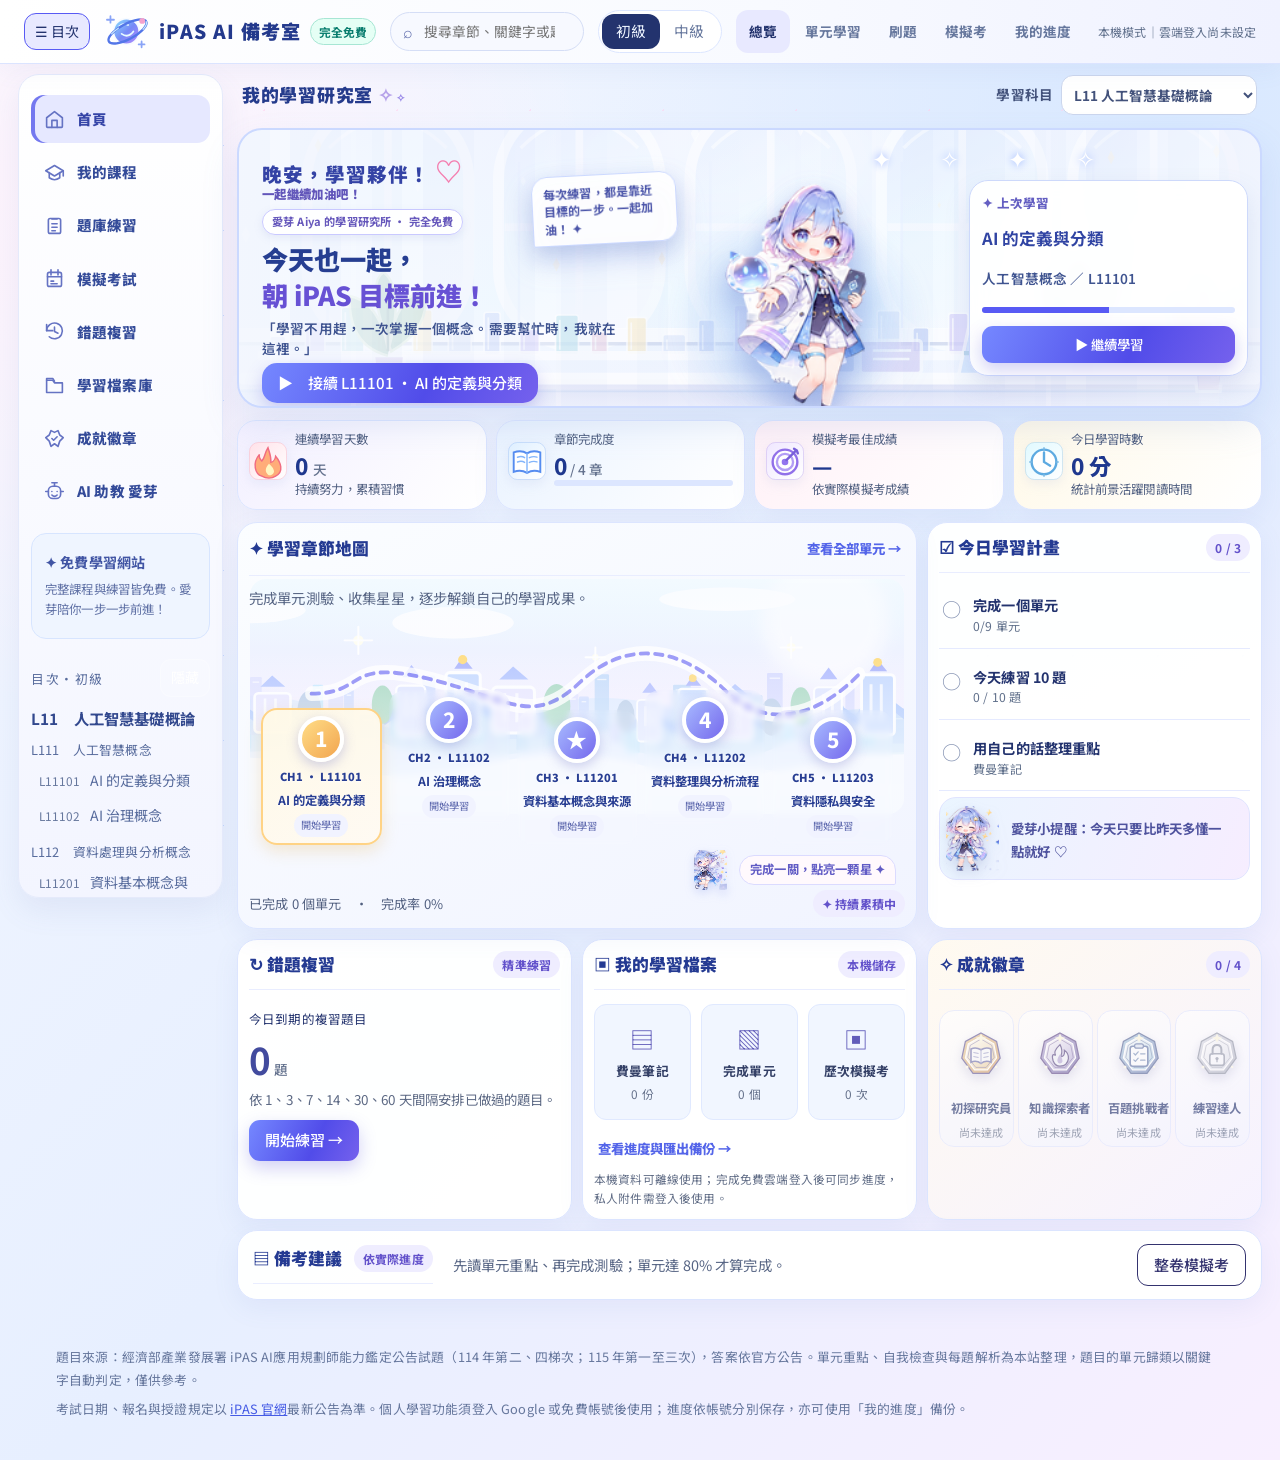
==== commit 12309621: "feat: Google OAuth and authenticated personal learning" ====
--- a/index.html
+++ b/index.html
@@ -902,7 +902,7 @@
 
 <footer>
   <span>題目來源：經濟部產業發展署 iPAS AI應用規劃師能力鑑定公告試題（114 年第二、四梯次；115 年第一至三次），答案依官方公告。單元重點、自我檢查與每題解析為本站整理，題目的單元歸類以關鍵字自動判定，僅供參考。</span>
-  <span>考試日期、報名與授證規定以 <a href="https://www.ipas.org.tw/" target="_blank" rel="noopener">iPAS 官網</a>最新公告為準。未登入時進度保存在目前瀏覽器；免費帳號登入後可同步個人學習進度，亦可使用「我的進度」備份。</span>
+  <span>考試日期、報名與授證規定以 <a href="https://www.ipas.org.tw/" target="_blank" rel="noopener">iPAS 官網</a>最新公告為準。個人學習功能須登入 Google 或免費帳號後使用；進度依帳號分別保存，亦可使用「我的進度」備份。</span>
 </footer>
 
 <script>
@@ -925,7 +925,7 @@
 let S=blank();
 function load(){try{const r=localStorage.getItem(KEY);if(r)S=Object.assign(blank(),JSON.parse(r));}catch(e){}}
 function save(){try{localStorage.setItem(activeSaveKey,JSON.stringify(S));}catch(e){}document.dispatchEvent(new Event("ipas:save"));}
-load();
+// Existing anonymous history is retained for one-time migration after authentication.
 
 
 // Aiya mentor is local rule-based guidance; it never sends study data to an API.
@@ -975,6 +975,7 @@
 ["pointerdown","keydown","scroll","pointermove"].forEach(name=>document.addEventListener(name,()=>{lastActivity=Date.now();},{passive:true}));
 setInterval(()=>{const now=Date.now(),diff=Math.max(0,Math.min(now-lastStudyTick,60000));lastStudyTick=now;
   if(!COURSE||document.visibilityState!=="visible"||!document.hasFocus()||now-lastActivity>300000)return;
+  if(!authenticated)return;
   if(!S.studySeconds)S.studySeconds={};
   S.studySeconds[today()]=(S.studySeconds[today()]||0)+Math.floor(diff/1000);save();
 },60000);
@@ -989,10 +990,26 @@
 
 // ---- view state ----
 let V={view:"home",sec:null,subj:null};
+let authenticated=false,authReady=false,pendingRoute=null;
+const privateViews=new Set(["units","unit","drill","mock","me","diag","review","badges"]);
+function requireLogin(view,extra){
+ if(authenticated)return false;
+ pendingRoute={view,extra};
+ document.dispatchEvent(new Event("ipas:login-required"));
+ return true;
+}
+// Guard all personal actions before their event handlers can mutate study state.
+document.addEventListener("click",e=>{
+ const b=e.target.closest("button");if(!b||b.closest(".cloud-dialog")||b.closest(".cloud-account-host"))return;
+ const dest=b.dataset.v||b.dataset.go;
+ const personal=(dest&&privateViews.has(dest))||b.dataset.sec||b.closest("#main")&&V.view!=="home"||b.closest("#main")&&/dash(Continue|Units|Diag)|dash-node/.test(b.id+" "+b.className)||b.id==="ayiaReturn";
+ if(personal&&!authenticated){e.preventDefault();e.stopImmediatePropagation();requireLogin(dest||"units");}
+},true);
 let quiz=null, drill=null, mock=null, mockTimer=null, diag=null;
-function go(view,extra){Object.assign(V,{view},extra||{});if(view==="unit"&&V.sec){S.lastSec=V.sec;S.lastSecUpdated=Date.now();save();ayiaState("thinking");}else if(view==="home"){ayiaState("welcome");}closeDrawer();render();window.scrollTo(0,0);}
+function go(view,extra){if(privateViews.has(view)&&requireLogin(view,extra))return;Object.assign(V,{view},extra||{});if(view==="unit"&&V.sec){S.lastSec=V.sec;S.lastSecUpdated=Date.now();save();ayiaState("thinking");}else if(view==="home"){ayiaState("welcome");}closeDrawer();render();window.scrollTo(0,0);}
 function render(){
   if(!COURSE)return;
+  if(privateViews.has(V.view)&&!authenticated)V={view:"home",sec:null,subj:null};
   document.querySelectorAll(".seg button").forEach(b=>b.setAttribute("aria-pressed",b.dataset.lv===S.lv));
   document.querySelectorAll(".tabs button").forEach(b=>b.setAttribute("aria-current",b.dataset.v===V.view||(V.view==="unit"&&b.dataset.v==="units")||(V.view==="diag"&&b.dataset.v==="home")));
   const wide=window.matchMedia("(min-width:901px)").matches;
@@ -1380,6 +1397,7 @@
   return out;
 }
 window.IPAS_BRIDGE={
+  setAuthState:(ready)=>{authenticated=!!ready;authReady=true;if(!ready){clearInterval(mockTimer);quiz=drill=mock=diag=null;S=blank();V={view:"home",sec:null,subj:null};render();}else if(pendingRoute){const r=pendingRoute;pendingRoute=null;go(r.view,r.extra);}},
   snapshot:()=>{const data=JSON.parse(JSON.stringify(S));delete data.attachments;return data;},
   attachUser:(uid,remote)=>{
     // Account isolation: never import another signed-in account's live state.
@@ -1395,13 +1413,12 @@
     const starting=mergeStudyState(cached||{},remote||{});
     S=permittedAnonymous?mergeStudyState(anonymous||{},starting):mergeStudyState({},starting);
     if(!claim&&anonymous){try{localStorage.setItem(claimKey,uid);}catch(e){}}
-    activeSaveKey=userKey;save();render();
+    activeSaveKey=userKey;authenticated=true;save();render();
   },
   signOut:()=>{
     // Keep the anonymous progress intact for this device; never erase prior work.
     activeSaveKey=KEY;
-    try{const raw=localStorage.getItem(KEY);S=raw?Object.assign(blank(),JSON.parse(raw)):blank();}catch(e){S=blank();}
-    render();
+    authenticated=false;S=blank();V={view:"home",sec:null,subj:null};clearInterval(mockTimer);quiz=drill=mock=diag=null;render();
   },
   updateCloudName:(name)=>{S.localName=String(name||"").slice(0,35);save();render();}
 };
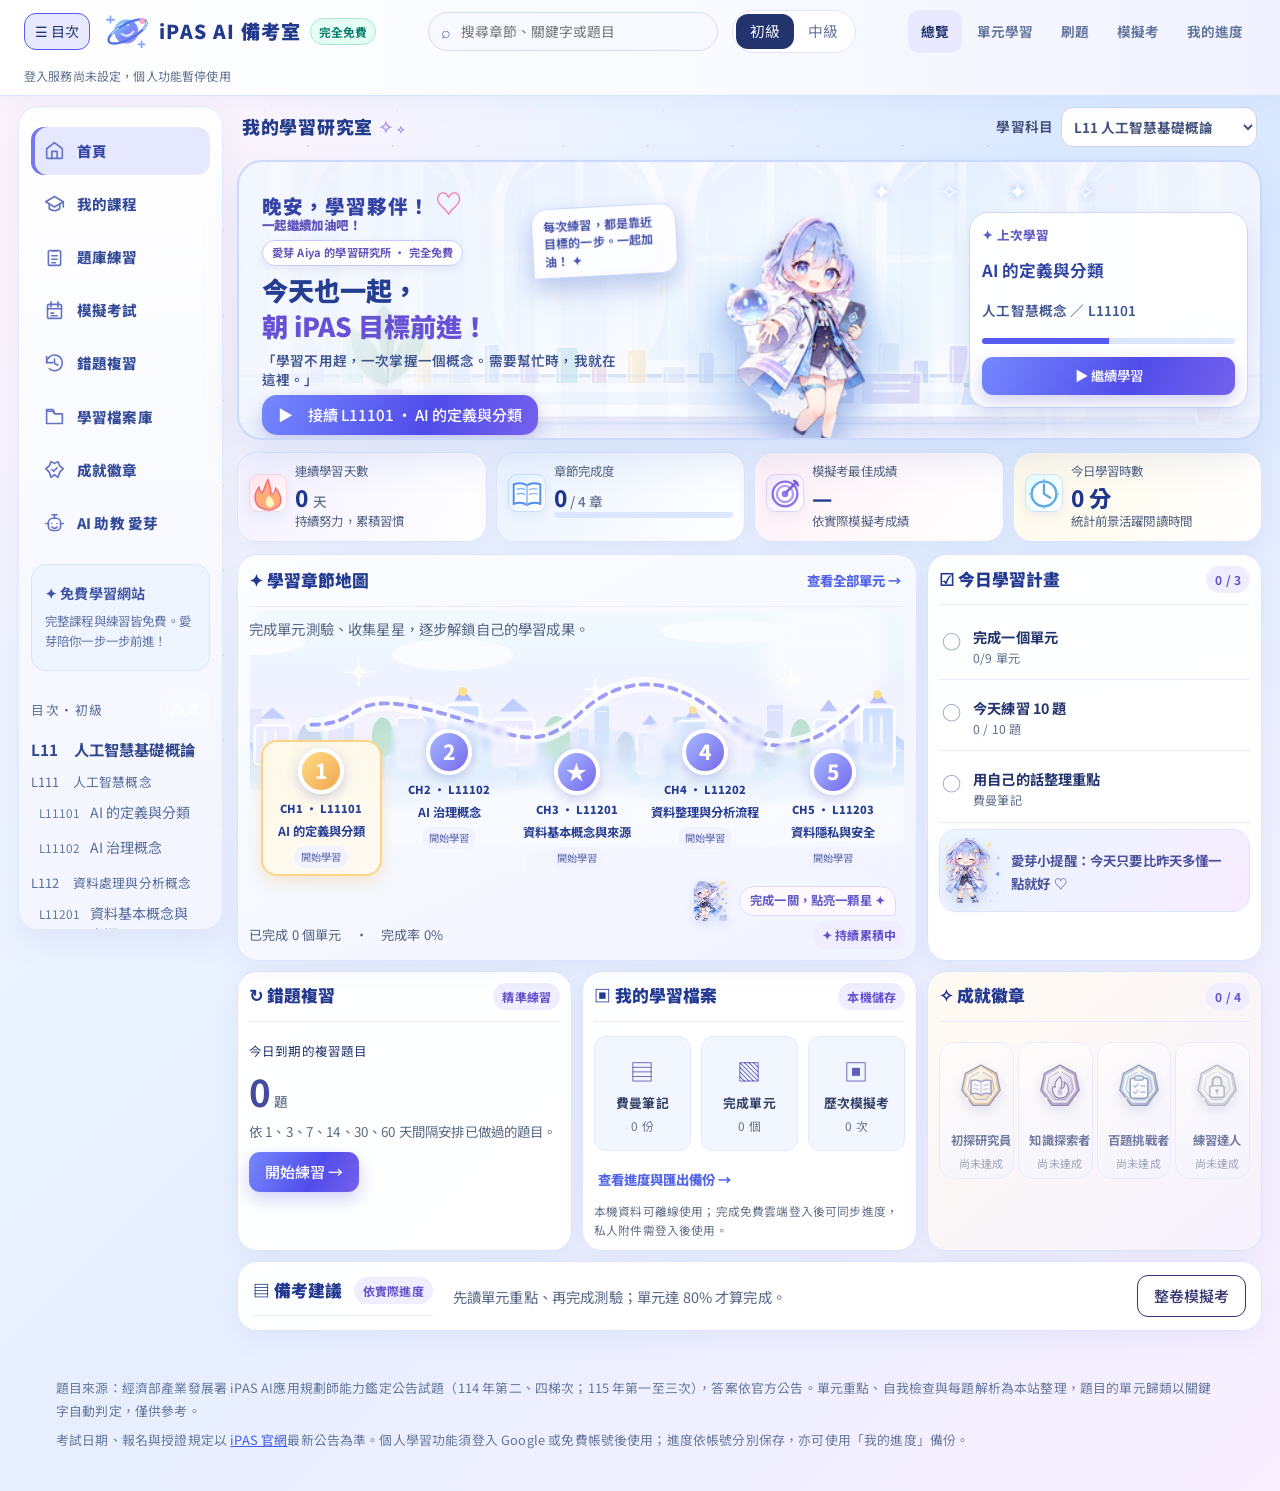
==== commit 9688a413: "fix: preserve account-local attachment metadata when restoring a session" ====
--- a/index.html
+++ b/index.html
@@ -1393,7 +1393,7 @@
   out.srs={...(b.srs||{})};for(const [id,v] of Object.entries(a.srs||{}))if(!out.srs[id]||(v.last||0)>=(out.srs[id].last||0))out.srs[id]=v;
   const localStamp=a.lastSecUpdated||0,remoteStamp=b.lastSecUpdated||0;
   if(remoteStamp>localStamp){out.lastSec=b.lastSec;out.lastSecUpdated=remoteStamp;}
-  out.attachments=a.attachments||[]; // IndexedDB attachments are on-device only
+  out.attachments=a.attachments||b.attachments||[]; // Remote snapshots exclude binary attachments; retain account-local metadata.
   return out;
 }
 window.IPAS_BRIDGE={
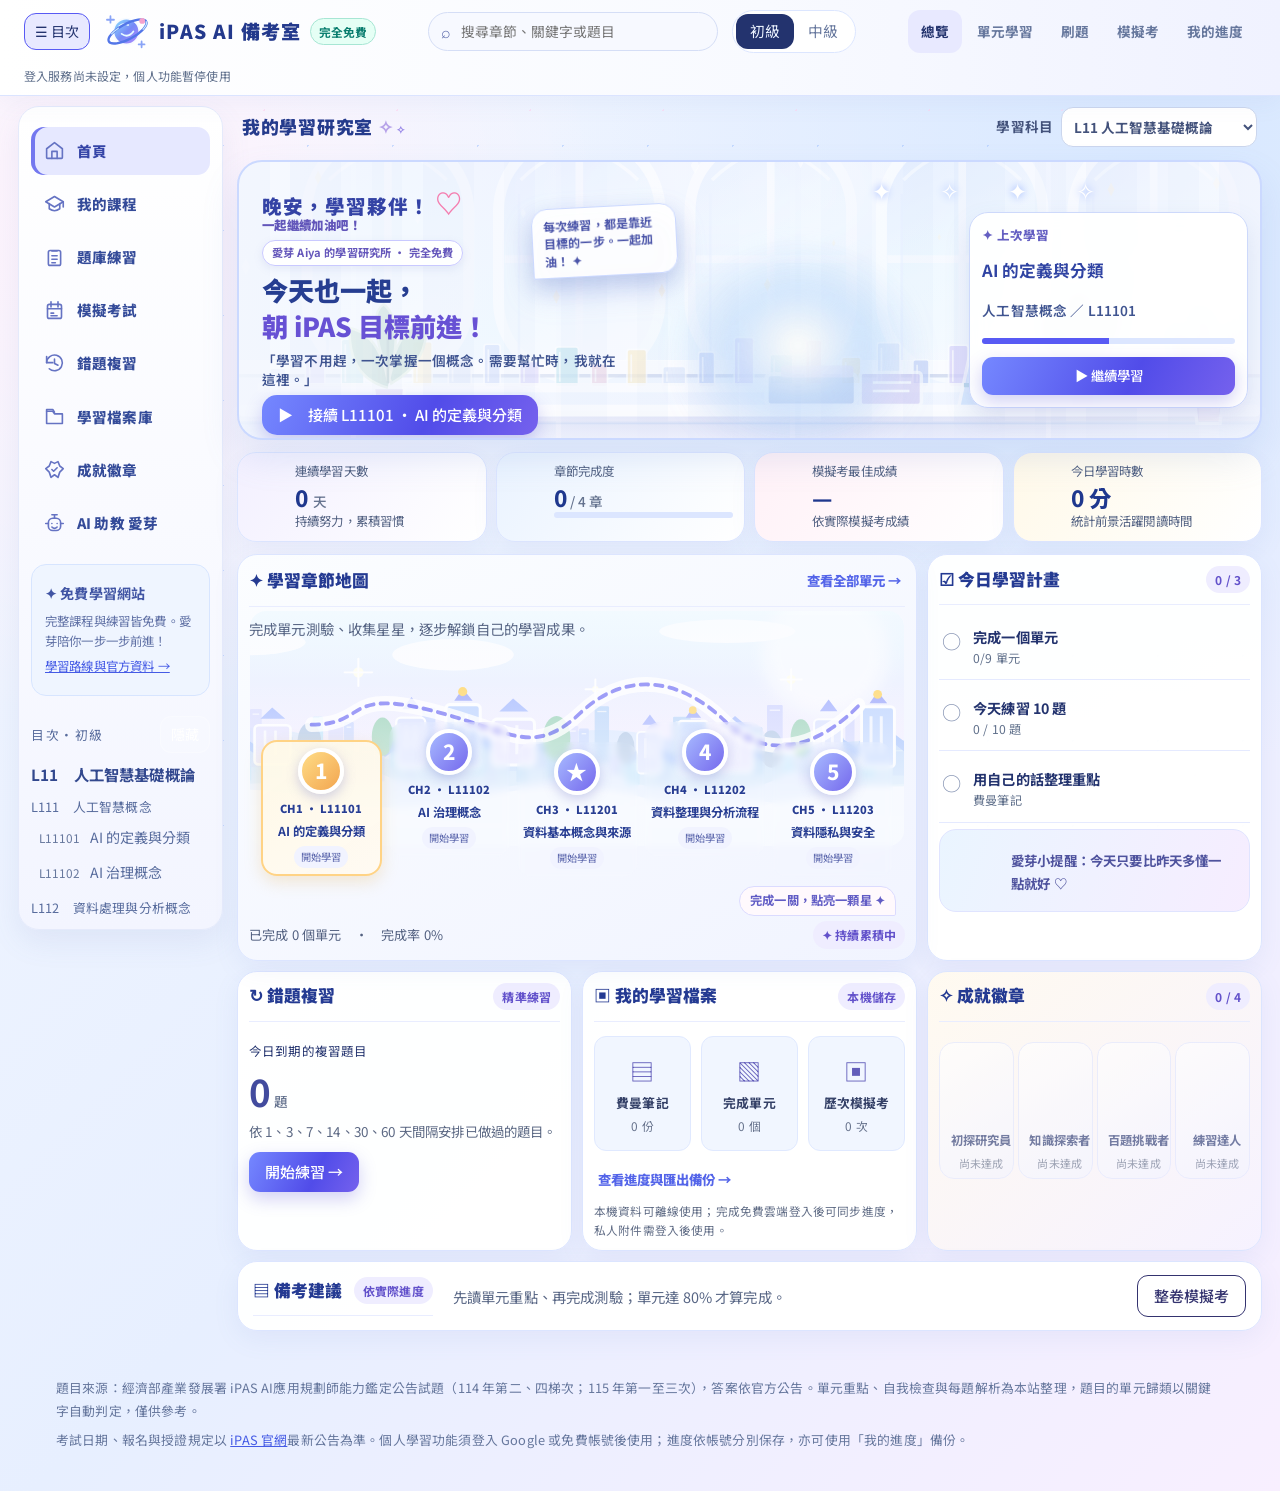
==== commit e861b83c: "feat: add learning roadmap page with official iPAS sources Adds roadmap.html for zero-coding learner" ====
--- a/index.html
+++ b/index.html
@@ -874,6 +874,8 @@
 
 </style>
 <link rel="stylesheet" href="visual-polish.css">
+<link rel="stylesheet" href="study-reader.css">
+<script src="study-reader.js"></script>
 </head>
 <body>
 <header class="top">
@@ -1006,7 +1008,7 @@
  if(personal&&!authenticated){e.preventDefault();e.stopImmediatePropagation();requireLogin(dest||"units");}
 },true);
 let quiz=null, drill=null, mock=null, mockTimer=null, diag=null;
-function go(view,extra){if(privateViews.has(view)&&requireLogin(view,extra))return;Object.assign(V,{view},extra||{});if(view==="unit"&&V.sec){S.lastSec=V.sec;S.lastSecUpdated=Date.now();save();ayiaState("thinking");}else if(view==="home"){ayiaState("welcome");}closeDrawer();render();window.scrollTo(0,0);}
+function go(view,extra){window.IPAS_STUDY?.stop();if(privateViews.has(view)&&requireLogin(view,extra))return;Object.assign(V,{view},extra||{});if(view==="unit"&&V.sec){S.lastSec=V.sec;S.lastSecUpdated=Date.now();save();ayiaState("thinking");}else if(view==="home"){ayiaState("welcome");}closeDrawer();render();window.scrollTo(0,0);}
 function render(){
   if(!COURSE)return;
   if(privateViews.has(V.view)&&!authenticated)V={view:"home",sec:null,subj:null};
@@ -1032,7 +1034,7 @@
   <button data-go="me">${navSvg("me")} <span>學習檔案庫</span></button>
   <button data-go="badges">${navSvg("badges")} <span>成就徽章</span></button>
   <button data-go="mentor">${navSvg("mentor")} <span>AI 助教 愛芽</span></button>
-  </nav><div class="studio-free"><b>✦ 免費學習網站</b><p>完整課程與練習皆免費。愛芽陪你一步一步前進！</p></div><div class="toc-head"><span>目次・${lv.name}</span><button class="iconbtn" id="tocHide" title="隱藏目次">隱藏</button></div>`;
+  </nav><div class="studio-free"><b>✦ 免費學習網站</b><p>完整課程與練習皆免費。愛芽陪你一步一步前進！</p><p><a href="roadmap.html">學習路線與官方資料 →</a></p></div><div class="toc-head"><span>目次・${lv.name}</span><button class="iconbtn" id="tocHide" title="隱藏目次">隱藏</button></div>`;
   for(const s of lv.subjects){
     h+=`<div class="subj"><div><span>${s.code}　${esc(s.name)}</span>${S.status[s.code]==="pass"?'<span class="tag pass">已通過</span>':(s.note?`<span class="tag">${esc(s.note.replace(/（.*）/,""))}</span>`:"")}</div>`;
     for(const ch of s.chapters){
@@ -1168,6 +1170,7 @@
   const f=S.feyn[sec.code]||"";
   let h=`<div class="sec-head"><span class="note">${subj.code} ${esc(subj.name)} ／ ${ch.code} ${esc(ch.name)}</span><span class="code">${sec.code}</span><h2>${esc(sec.name)}</h2></div>
   <div class="card reading"><h3>重點</h3><ol>${sec.pts.map(p=>`<li>${esc(p)}</li>`).join("")}</ol></div>
+  ${window.IPAS_STUDY?.html(sec.code)||""}
   <details class="card"><summary>自我檢查（${sec.cards.length} 題，點一下看答案）</summary><div class="qa">${sec.cards.map(c=>`<button><span>${esc(c[0])}</span><span class="a" hidden>${esc(c[1])}</span></button>`).join("")}</div></details>
   <details class="card" ${f?"open":""}><summary>用自己的話說說看</summary><p class="small" style="margin-top:8px">${esc(sec.feyn)}</p><textarea id="feyn" aria-label="我的說明" placeholder="寫給完全不懂的人聽；卡住講不清楚的地方，就是要回頭重讀的地方。">${esc(f)}</textarea><div class="keys" id="keys"></div></details>`;
   if(qs.length){
@@ -1177,6 +1180,7 @@
   }
   h+=`<div class="qnav">${prev?`<button class="btn soft sm" id="prevSec">← ${prev} ${esc(SECS[prev].sec.name)}</button>`:"<span></span>"}${nxt?`<button class="btn soft sm" id="nextSec">${nxt} ${esc(SECS[nxt].sec.name)} →</button>`:""}</div>`;
   $("#main").innerHTML=`<div class="view">${h}</div>`;
+  window.IPAS_STUDY?.bind(sec.code);
   document.querySelectorAll(".qa button").forEach(b=>b.onclick=()=>{const a=b.querySelector(".a");a.hidden=!a.hidden;});
   const ta=$("#feyn"),keys=()=>{const t=ta.value;$("#keys").innerHTML=t?sec.keys.map(k=>`<span class="${t.includes(k)?"hit":""}">${esc(k)}</span>`).join("")+`<span style="border:0">涵蓋 ${sec.keys.filter(k=>t.includes(k)).length}/${sec.keys.length} 個關鍵詞</span>`:"";};
   keys(); let tm; ta.oninput=()=>{keys();clearTimeout(tm);tm=setTimeout(()=>{S.feyn[sec.code]=ta.value;save();},600);};
@@ -1202,7 +1206,7 @@
   const ctx=q.ctx?`<div class="ctx">${esc(q.ctx)}</div>`:"";
   const fig=q.img?`<figure><img src="${q.img}" alt="${SESS(q.x)}第 ${q.n} 題原卷圖片（含圖表或程式碼）" loading="lazy"></figure>`:"";
   const opts=q.o.map((o,j)=>`<button class="opt" data-j="${j}"><b>${L[j]}</b><span>${o?esc(o):'<span class="muted">見上方原卷圖片</span>'}</span></button>`).join("");
-  return `<div class="q" data-id="${q.id}"><div class="meta">${idx!=null?`<b>第 ${idx+1} 題</b>`:""}<span class="tag ai">${q.sub}</span><span>${SESS(q.x)}公告試題・第 ${q.n} 題</span></div>${ctx}<div class="stem">${esc(q.q)}</div>${fig}<div class="opts">${opts}</div><div class="after" hidden></div></div>`;
+  return `<div class="q" data-id="${q.id}"><div class="meta">${idx!=null?`<b>第 ${idx+1} 題</b>`:""}<span class="tag ai">${q.sub}</span><span>${SESS(q.x)}公告試題・第 ${q.n} 題</span>${window.IPAS_STUDY?.sourceHTML(q.id)||""}</div>${ctx}<div class="stem">${esc(q.q)}</div>${fig}<div class="opts">${opts}</div><div class="after" hidden></div></div>`;
 }
 function expHTML(q,j){
   const ok=j===q.a; const sec=q.sec&&SECS[q.sec]?SECS[q.sec].sec:null;
@@ -1430,7 +1434,8 @@
 $("#tocBtn").onclick=()=>{if(window.matchMedia("(min-width:901px)").matches){S.toc=!S.toc;save();render();}else{$("#toc").classList.add("open");$("#drawerBg").classList.add("open");}};
 $("#drawerBg").onclick=closeDrawer;
 window.matchMedia("(min-width:901px)").addEventListener("change",()=>{closeDrawer();render();});
-Promise.all([fetch("course.json").then(r=>r.json()),fetch("bank.json").then(r=>r.json())]).then(([c,b])=>{
+Promise.all([fetch("course.json").then(r=>r.json()),fetch("bank.json").then(r=>r.json()),fetch("study-content.json").then(r=>{if(!r.ok)throw new Error("study content");return r.json();}).catch(()=>null)]).then(([c,b,study])=>{
+  window.IPAS_STUDY?.setData(study);
   COURSE=c;BANK=b;
   for(const lv of COURSE.levels)for(const s of lv.subjects)for(const ch of s.chapters)for(const sec of ch.sections){SECS[sec.code]={sec,ch,subj:s,lv:lv.id};ORDER.push(sec.code);}
   ayiaState("welcome");
--- a/study-reader.css
+++ b/study-reader.css
@@ -0,0 +1,3 @@
+.study-text p{line-height:1.9;margin:12px 0}.study-memory{padding:12px 14px;background:#f1efff;border-radius:12px;color:#393a80}.study-source{padding:15px 0;border-top:1px solid #e4e8f5;overflow-wrap:anywhere}.study-source p{margin:6px 0}.study-source a{color:#3d49a0;text-underline-offset:3px}.study-audio details{margin-top:14px}.study-audio details p{line-height:1.85}.study-audio .row,.study-text .row{flex-wrap:wrap}.study-audio button:disabled{opacity:.5;cursor:default}.study-resources summary{cursor:pointer}.study-audio select{font:inherit;padding:5px;border:1px solid #ccd3ec;border-radius:8px}@media(max-width:600px){.study-text p,.study-audio p{font-size:15px}.study-audio .row{gap:8px}.study-audio label{width:100%}}
+
+.study-audio audio{display:block;width:100%;max-width:100%;margin:12px 0}.study-audio a{overflow-wrap:anywhere}
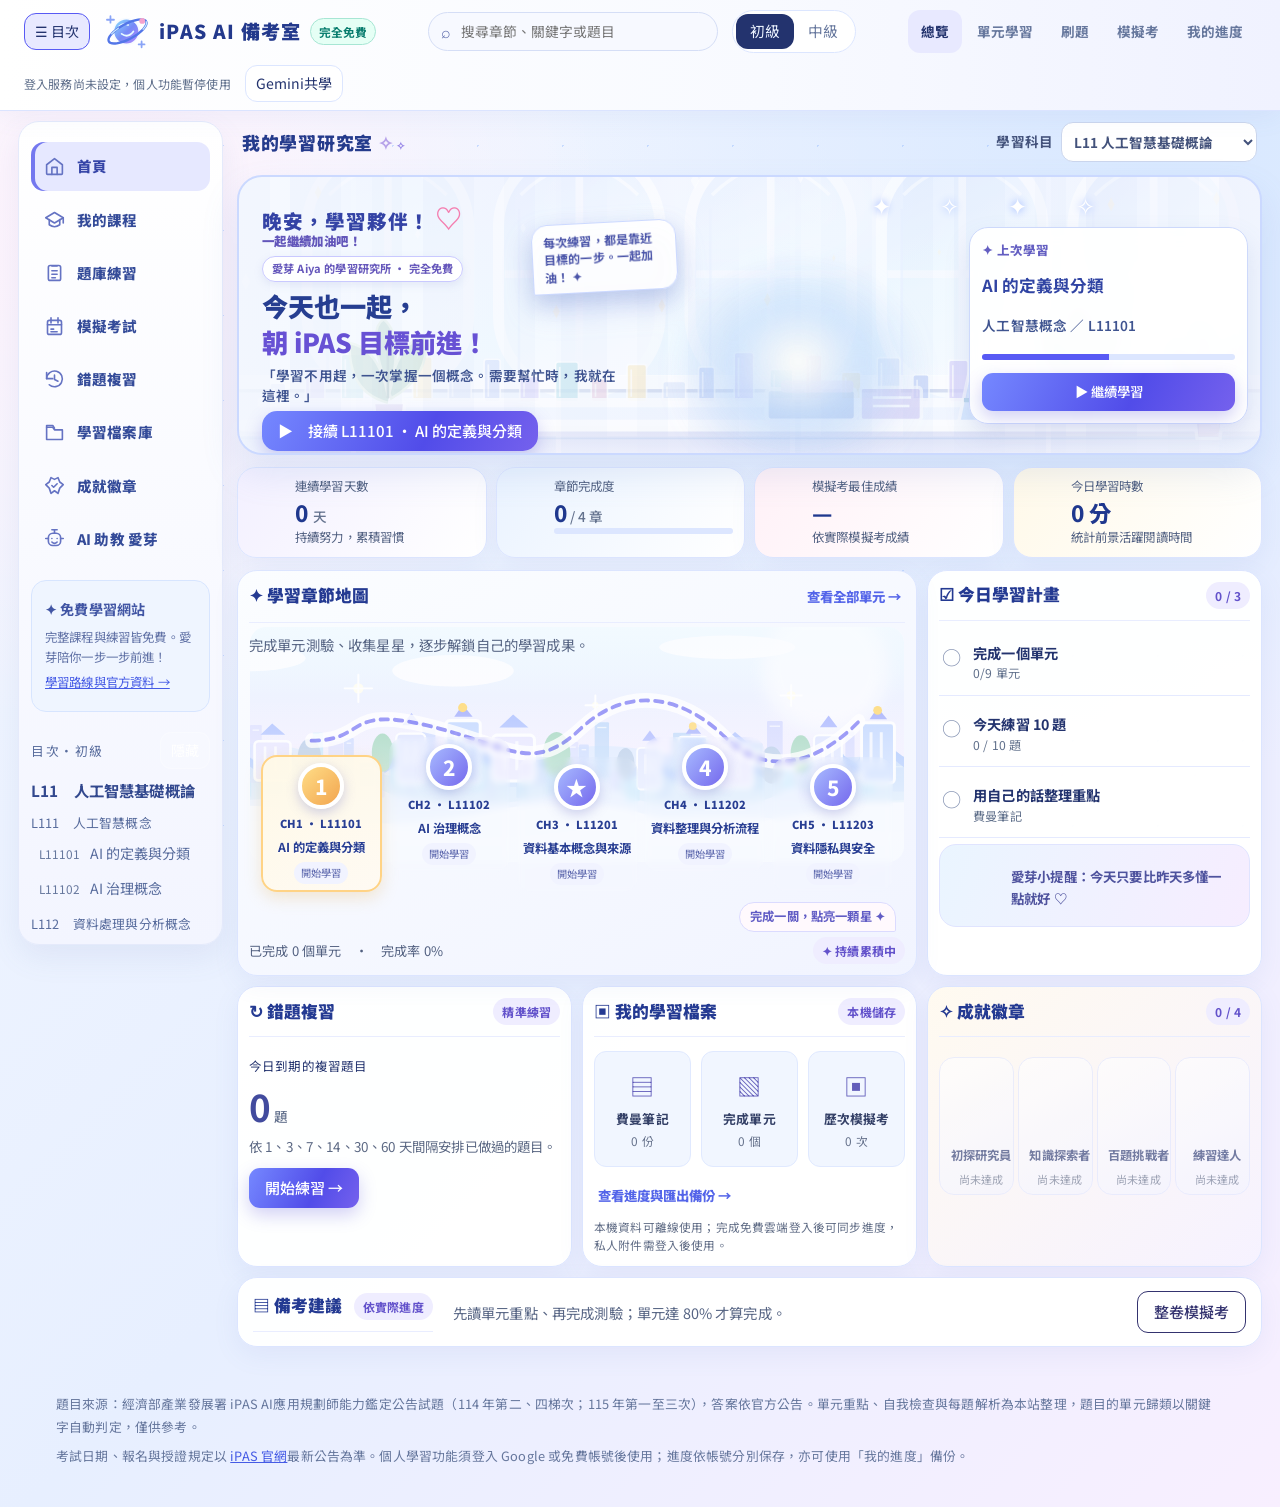
==== commit 495c39a7: "Add shared Gemini study workflow to existing iPAS site" ====
--- a/index.html
+++ b/index.html
@@ -873,9 +873,9 @@
 }
 
 </style>
-<link rel="stylesheet" href="visual-polish.css">
-<link rel="stylesheet" href="study-reader.css">
-<script src="study-reader.js"></script>
+<link rel="stylesheet" href="visual-polish.css?v=20261028b">
+<link rel="stylesheet" href="study-reader.css?v=20261028b">
+<script src="study-reader.js?v=20261028b"></script>
 </head>
 <body>
 <header class="top">
@@ -1398,12 +1398,24 @@
   const localStamp=a.lastSecUpdated||0,remoteStamp=b.lastSecUpdated||0;
   if(remoteStamp>localStamp){out.lastSec=b.lastSec;out.lastSecUpdated=remoteStamp;}
   out.attachments=a.attachments||b.attachments||[]; // Remote snapshots exclude binary attachments; retain account-local metadata.
+  for(const key of ["studyQuestions","studyAttempts"]){
+    const rows=new Map();
+    for(const row of [...(b[key]||[]),...(a[key]||[])]){
+      const prev=rows.get(row.id);
+      if(!prev||Number(row.updatedAt||0)>=Number(prev.updatedAt||0))rows.set(row.id,row);
+    }
+    out[key]=[...rows.values()];
+  }
   return out;
 }
 window.IPAS_BRIDGE={
-  setAuthState:(ready)=>{authenticated=!!ready;authReady=true;if(!ready){clearInterval(mockTimer);quiz=drill=mock=diag=null;S=blank();V={view:"home",sec:null,subj:null};render();}else if(pendingRoute){const r=pendingRoute;pendingRoute=null;go(r.view,r.extra);}},
+  isAuthenticated:()=>authenticated,
+  saveStudyQuestions:(rows)=>{if(!authenticated)throw Error("請先登入");S.studyQuestions=rows;save();},
+  addStudyAttempt:(row)=>{if(!authenticated)throw Error("請先登入");S.studyAttempts=[...(S.studyAttempts||[]).filter(x=>x.id!==row.id),row];save();},
+  setAuthState:(ready)=>{document.dispatchEvent(new Event("ipas:identity-changing"));authenticated=!!ready;authReady=true;if(!ready){clearInterval(mockTimer);quiz=drill=mock=diag=null;S=blank();V={view:"home",sec:null,subj:null};render();}else if(pendingRoute){const r=pendingRoute;pendingRoute=null;go(r.view,r.extra);}},
   snapshot:()=>{const data=JSON.parse(JSON.stringify(S));delete data.attachments;return data;},
   attachUser:(uid,remote)=>{
+    document.dispatchEvent(new Event("ipas:identity-changing"));
     // Account isolation: never import another signed-in account's live state.
     const userKey=KEY+"-account-"+uid;
     const claimKey=KEY+"-anonymous-claimed-by";
@@ -1420,6 +1432,7 @@
     activeSaveKey=userKey;authenticated=true;save();render();
   },
   signOut:()=>{
+    document.dispatchEvent(new Event("ipas:identity-changing"));
     // Keep the anonymous progress intact for this device; never erase prior work.
     activeSaveKey=KEY;
     authenticated=false;S=blank();V={view:"home",sec:null,subj:null};clearInterval(mockTimer);quiz=drill=mock=diag=null;render();
@@ -1434,7 +1447,7 @@
 $("#tocBtn").onclick=()=>{if(window.matchMedia("(min-width:901px)").matches){S.toc=!S.toc;save();render();}else{$("#toc").classList.add("open");$("#drawerBg").classList.add("open");}};
 $("#drawerBg").onclick=closeDrawer;
 window.matchMedia("(min-width:901px)").addEventListener("change",()=>{closeDrawer();render();});
-Promise.all([fetch("course.json").then(r=>r.json()),fetch("bank.json").then(r=>r.json()),fetch("study-content.json").then(r=>{if(!r.ok)throw new Error("study content");return r.json();}).catch(()=>null)]).then(([c,b,study])=>{
+Promise.all([fetch("course.json",{cache:"no-cache"}).then(r=>r.json()),fetch("bank.json",{cache:"no-cache"}).then(r=>r.json()),fetch("study-content.json",{cache:"no-cache"}).then(r=>{if(!r.ok)throw new Error("study content");return r.json();}).catch(()=>null)]).then(([c,b,study])=>{
   window.IPAS_STUDY?.setData(study);
   COURSE=c;BANK=b;
   for(const lv of COURSE.levels)for(const s of lv.subjects)for(const ch of s.chapters)for(const sec of ch.sections){SECS[sec.code]={sec,ch,subj:s,lv:lv.id};ORDER.push(sec.code);}
@@ -1443,6 +1456,7 @@
 }).catch(()=>{$("#main").innerHTML=`<div class="card">題庫載入失敗，請重新整理頁面。</div>`;});
 })();
 </script>
-<script type="module" src="cloud.js"></script>
+<script type="module" src="cloud.js?v=20261028b"></script>
+<script type="module" src="gemini-study.js?v=20261109"></script>
 </body>
 </html>
--- a/study-reader.css
+++ b/study-reader.css
@@ -1,3 +1 @@
-.study-text p{line-height:1.9;margin:12px 0}.study-memory{padding:12px 14px;background:#f1efff;border-radius:12px;color:#393a80}.study-source{padding:15px 0;border-top:1px solid #e4e8f5;overflow-wrap:anywhere}.study-source p{margin:6px 0}.study-source a{color:#3d49a0;text-underline-offset:3px}.study-audio details{margin-top:14px}.study-audio details p{line-height:1.85}.study-audio .row,.study-text .row{flex-wrap:wrap}.study-audio button:disabled{opacity:.5;cursor:default}.study-resources summary{cursor:pointer}.study-audio select{font:inherit;padding:5px;border:1px solid #ccd3ec;border-radius:8px}@media(max-width:600px){.study-text p,.study-audio p{font-size:15px}.study-audio .row{gap:8px}.study-audio label{width:100%}}
-
-.study-audio audio{display:block;width:100%;max-width:100%;margin:12px 0}.study-audio a{overflow-wrap:anywhere}
+.study-text p{line-height:1.9;margin:12px 0}.study-memory{padding:12px 14px;background:#f1efff;border-radius:12px;color:#393a80}.study-source{padding:15px 0;border-top:1px solid #e4e8f5;overflow-wrap:anywhere}.study-source p{margin:6px 0}.study-source a{color:#3d49a0;text-underline-offset:3px}.study-text .row{flex-wrap:wrap}.study-resources summary{cursor:pointer}@media(max-width:600px){.study-text p{font-size:15px}}
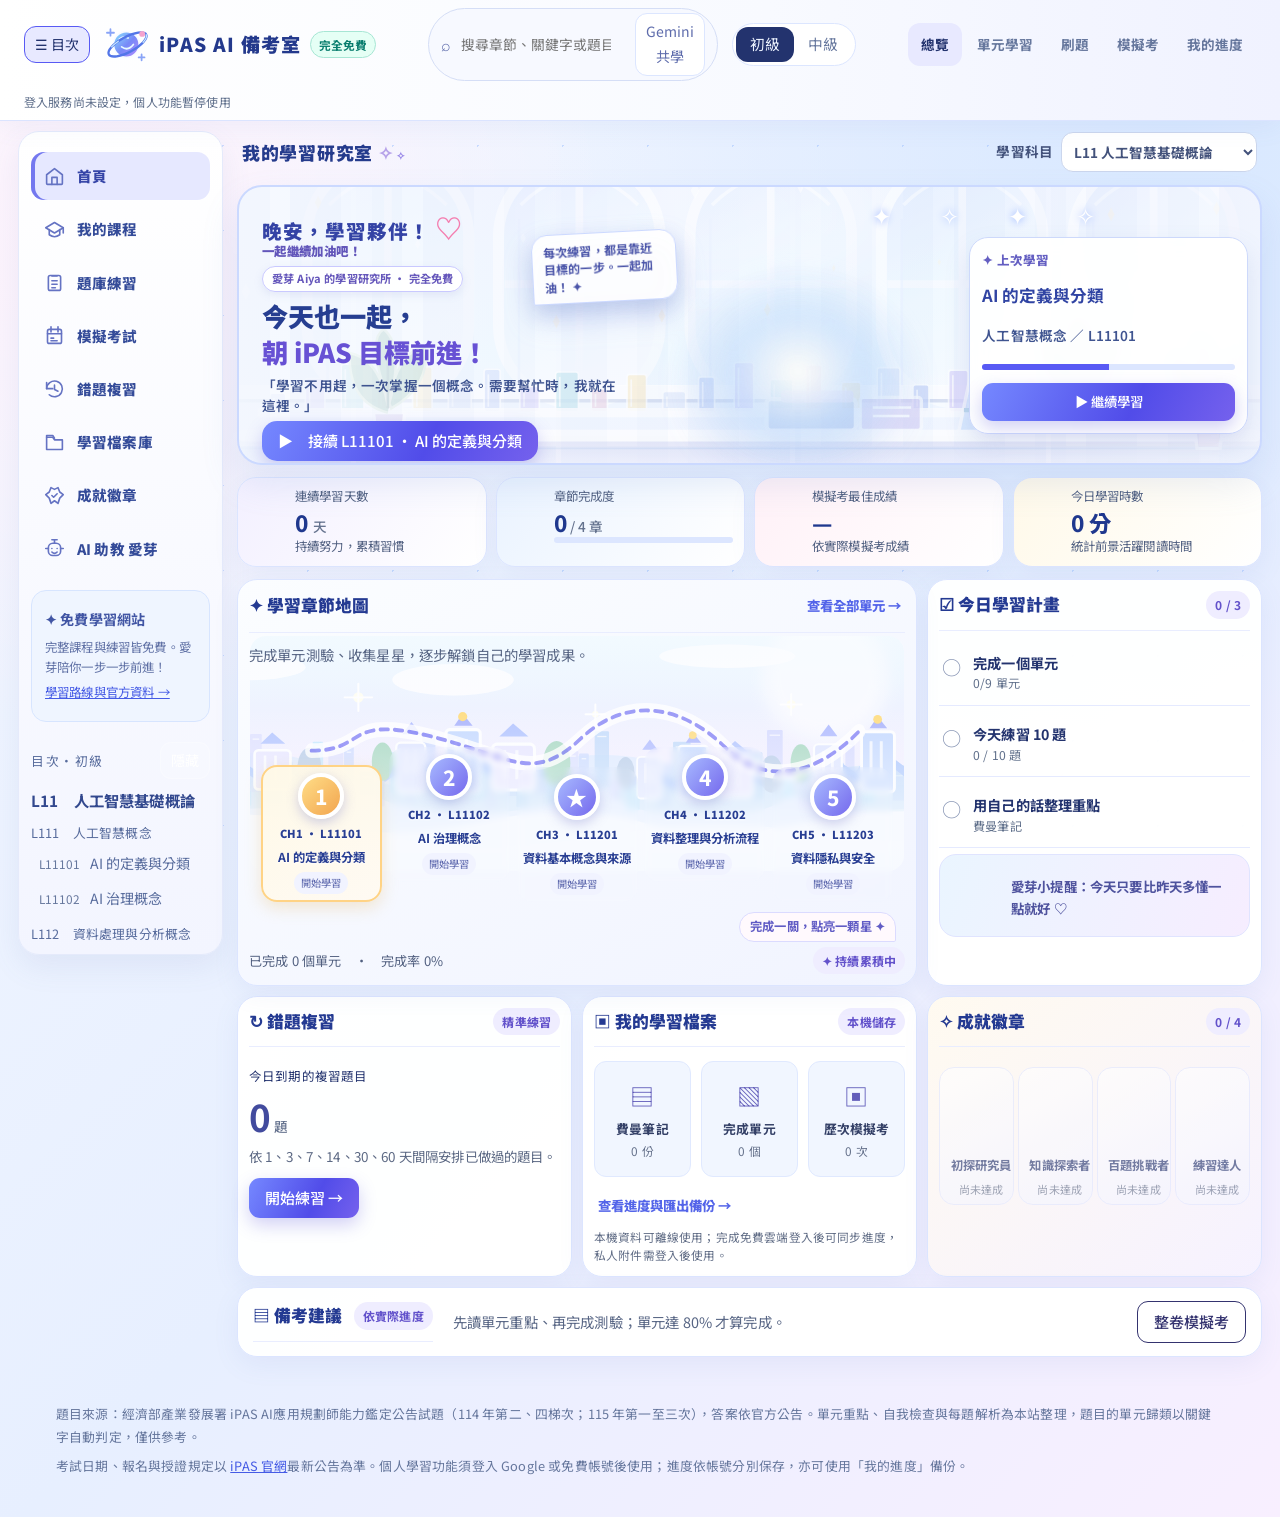
==== commit bab3983f: "feat: per-question personal notes (Markdown + images), hidden during exams Notes are stored in the s" ====
--- a/index.html
+++ b/index.html
@@ -876,6 +876,8 @@
 <link rel="stylesheet" href="visual-polish.css?v=20261028b">
 <link rel="stylesheet" href="study-reader.css?v=20261028b">
 <script src="study-reader.js?v=20261028b"></script>
+<link rel="stylesheet" href="question-notes.css?v=20261115">
+<script src="question-notes.js?v=20261115"></script>
 </head>
 <body>
 <header class="top">
@@ -1210,7 +1212,7 @@
 }
 function expHTML(q,j){
   const ok=j===q.a; const sec=q.sec&&SECS[q.sec]?SECS[q.sec].sec:null;
-  return `<div class="exp"><b class="${ok?"ok":"ng"}">${ok?"答對":(j<0?"未作答，":"答錯，")+"正解 "+L[q.a]}</b>　${esc(q.e)}${sec?`<div class="row" style="margin-top:6px"><button class="btn soft sm" data-goto="${sec.code}">回看 ${sec.code} ${esc(sec.name)}</button></div>`:""}</div>`;
+  return `<div class="exp"><b class="${ok?"ok":"ng"}">${ok?"答對":(j<0?"未作答，":"答錯，")+"正解 "+L[q.a]}</b>　${esc(q.e)}${sec?`<div class="row" style="margin-top:6px"><button class="btn soft sm" data-goto="${sec.code}">回看 ${sec.code} ${esc(sec.name)}</button></div>`:""}${window.IPAS_NOTES?window.IPAS_NOTES.html(q.id):""}</div>`;
 }
 function showAnswered(el,q,j){
   el.querySelectorAll(".opt").forEach(x=>{x.disabled=true;const k=+x.dataset.j;if(k===q.a)x.classList.add("right");else if(k===j)x.classList.add("wrong");});
@@ -1316,8 +1318,11 @@
   ${weak.length?`<div class="row" style="margin-top:8px"><span class="small">錯最多的單元：</span>${weak.map(([s,n])=>`<button class="btn soft sm" data-goto="${s}">${s} ${esc(SECS[s].sec.name)}（${n}）</button>`).join("")}</div>`:""}
   <div class="row" style="margin-top:12px"><button class="btn" id="mBack">回模擬考列表</button></div></div>
   <div class="card"><h3>錯題與解析（${wrong.length} 題）</h3><div style="display:grid;gap:18px">${wrong.map(x=>qHTML(x.q,x.k)).join("")}</div></div>`;
+  // Correctly answered questions that carry a personal note are listed too, so every note stays reachable after submitting.
+  const noted=m.list.map((q,k)=>({q,k})).filter(x=>m.ans[x.k]===x.q.a&&window.IPAS_NOTES?.has(x.q.id));
+  if(noted.length)h+=`<div class="card"><h3>📝 答對但有註解的題目（${noted.length} 題）</h3><div style="display:grid;gap:18px">${noted.map(x=>qHTML(x.q,x.k)).join("")}</div></div>`;
   $("#main").innerHTML=`<div class="view">${h}</div>`;
-  wrong.forEach(x=>{const el=document.querySelector(`.q[data-id="${x.q.id}"]`);showAnswered(el,x.q,m.ans[x.k]==null?-1:m.ans[x.k]);});
+  [...wrong,...noted].forEach(x=>{const el=document.querySelector(`.q[data-id="${x.q.id}"]`);showAnswered(el,x.q,m.ans[x.k]==null?-1:m.ans[x.k]);});
   document.querySelectorAll(".card > .row [data-goto]").forEach(b=>b.onclick=()=>openUnit(b.dataset.goto));
   $("#mBack").onclick=()=>{mock=null;render();};
 }
@@ -1363,6 +1368,7 @@
   h+=`<div class="card"><h3>✦ 我的學習筆記與今日計畫</h3><p class="small muted">免費、無需帳號。儲存於此瀏覽器；請定期匯出備份。</p><label class="study-field">學習顯示名稱 <input id="localName" maxlength="35" placeholder="例如：小明" value="${esc(S.localName||"")}"></label><label class="study-field">我的學習計畫 <textarea id="localPlan" maxlength="2500" placeholder="今天想完成哪些章節、練習與整理？">${esc(S.localPlan||"")}</textarea></label><div class="row"><button class="btn" id="savePersonal">儲存我的設定</button><span class="note" id="personalMessage"></span></div><div class="study-calendar"><h4>近 14 天學習日曆</h4><div class="study-days">${Array.from({length:14},(_,i)=>{const d=new Date(Date.now()-(13-i)*86400000),key=d.getFullYear()+"-"+pad(d.getMonth()+1)+"-"+pad(d.getDate()),n=S.days[key]?.a||0;return `<div class="study-day ${n?"active":""}" title="${key}：${n} 題"><b>${d.getMonth()+1}/${d.getDate()}</b><span>${n? n+" 題":"—"}</span></div>`;}).join("")}</div></div></div>`;
   h+=`<div class="card"><h3>▣ 個人學習檔案庫</h3><p class="small muted">可新增個人筆記、儲存網頁連結；資料只保存在目前瀏覽器，不是雲端附件空間。</p><label class="study-field">筆記標題 <input id="vaultTitle" maxlength="100" placeholder="例如：生成式 AI 重點"></label><label class="study-field">筆記內容或參考連結 <textarea id="vaultBody" maxlength="12000" placeholder="輸入文字、整理重點或貼上參考網址"></textarea></label><button class="btn" id="vaultAdd">新增筆記</button><p id="vaultMessage" class="note" aria-live="polite"></p><div class="vault-list">${(S.vault||[]).map((v,i)=>`<div class="vault-entry"><div><b>${esc(v.title)}</b><small>${esc(v.date||"")}</small><p>${esc(v.body)}</p></div><button class="btn ghost sm" data-vault-delete="${i}" aria-label="刪除${esc(v.title)}">刪除</button></div>`).join("")||'<p class="small muted">尚未建立筆記。</p>'}</div></div>`;
   h+=`<div class="card"><h3>◫ 我的附件庫（本機）</h3><p class="small muted">可保存 PDF、文字、Word 或圖片檔，單檔上限 10 MB，最多 20 份。附件僅保存在目前裝置的瀏覽器 IndexedDB，不會上傳到雲端，也不會包含在 JSON 進度備份中。請保留原始檔案。</p><div class="row" style="margin-top:12px"><label class="btn soft" for="attachmentInput" style="cursor:pointer">選擇檔案上傳到本機庫</label><input id="attachmentInput" type="file" accept=".pdf,.txt,.md,.docx,.png,.jpg,.jpeg,application/pdf,text/plain,image/png,image/jpeg" hidden></div><p id="attachmentMessage" class="note" aria-live="polite"></p><div class="vault-list">${(S.attachments||[]).map((a,i)=>`<div class="vault-entry"><div><b>${esc(a.name)}</b><small>${(a.size/1024/1024).toFixed(2)} MB・${esc(a.date||"")}</small></div><div class="row"><button class="btn sm soft" data-attachment-get="${i}">下載</button><button class="btn sm ghost" data-attachment-del="${i}">刪除</button></div></div>`).join("")||'<p class="small muted">目前沒有本機附件。</p>'}</div></div>`;
+  h+=window.IPAS_NOTES?window.IPAS_NOTES.manageHTML():"";
   h+=`<div class="card"><h3>科目狀態</h3><p class="small muted">標記為已通過的科目，總覽會改為建議下一科。</p><div class="tbl" style="margin-top:8px"><table><tbody>${COURSE.levels.map(l=>l.subjects.map(s=>`<tr><td>${l.name}　${s.code} ${esc(s.name)}</td><td><select data-st="${s.code}" aria-label="${esc(s.name)}狀態"><option value="">準備中</option><option value="pass" ${S.status[s.code]==="pass"?"selected":""}>已通過</option></select></td></tr>`).join("")).join("")}</tbody></table></div></div>`;
   h+=`<div class="card"><h3>存檔與換裝置（免費／無帳號）</h3><p class="small">進度自動存在這個瀏覽器，關閉網頁再打開仍會保留。要換手機或電腦時，先在這裡匯出備份檔，到新裝置的同一個網址匯入即可。清除瀏覽器資料或使用無痕視窗會讓進度消失，請定期匯出。</p>
   <div class="row" style="margin-top:10px"><button class="btn" id="exp">匯出備份檔</button><label class="btn soft" for="impF" style="cursor:pointer">匯入備份檔</label><input type="file" id="impF" accept="application/json,.json" hidden></div><p class="small muted" id="bk" style="margin-top:6px"></p>
@@ -1406,10 +1412,17 @@
     }
     out[key]=[...rows.values()];
   }
+  // Per-question notes: newest updatedAt wins per question; deletions are kept as tombstones.
+  out.qnotes=window.IPAS_NOTES?window.IPAS_NOTES.merge(b.qnotes||{},a.qnotes||{}):{...(b.qnotes||{}),...(a.qnotes||{})};
   return out;
 }
 window.IPAS_BRIDGE={
   isAuthenticated:()=>authenticated,
+  getNote:(id)=>(S.qnotes&&typeof S.qnotes==="object"?S.qnotes[id]:null)||null,
+  allNotes:()=>(S.qnotes&&typeof S.qnotes==="object"?S.qnotes:{}),
+  setNote:(id,note)=>{if(!authenticated)throw Error("請先登入");if(!S.qnotes||typeof S.qnotes!=="object")S.qnotes={};S.qnotes[id]=note;save();},
+  replaceNotes:(notes)=>{if(!authenticated)throw Error("請先登入");S.qnotes=notes;save();},
+  question:(id)=>BANK.find(q=>q.id===id)||null,
   saveStudyQuestions:(rows)=>{if(!authenticated)throw Error("請先登入");S.studyQuestions=rows;save();},
   addStudyAttempt:(row)=>{if(!authenticated)throw Error("請先登入");S.studyAttempts=[...(S.studyAttempts||[]).filter(x=>x.id!==row.id),row];save();},
   setAuthState:(ready)=>{document.dispatchEvent(new Event("ipas:identity-changing"));authenticated=!!ready;authReady=true;if(!ready){clearInterval(mockTimer);quiz=drill=mock=diag=null;S=blank();V={view:"home",sec:null,subj:null};render();}else if(pendingRoute){const r=pendingRoute;pendingRoute=null;go(r.view,r.extra);}},
--- a/question-notes.css
+++ b/question-notes.css
@@ -0,0 +1,30 @@
+/* Per-question personal notes */
+.qnote{margin-top:10px;border-top:1px dashed var(--line,#d8e1f5);padding-top:8px}
+.qnote-toggle{display:inline-flex;align-items:center;gap:6px;border:1px solid var(--line,#d8e1f5);background:var(--card,#fff);color:var(--ink,#23336e);border-radius:999px;padding:4px 12px;font-size:.86rem;cursor:pointer;font-weight:600}
+.qnote-toggle:hover,.qnote-toggle:focus-visible{border-color:var(--matcha,#585af4);outline:none;box-shadow:0 0 0 3px var(--matcha-soft,#e8e9ff)}
+.qnote.has .qnote-toggle{background:#fff7e0;border-color:#e8c25a;color:#6b4b00}
+.qnote-badge{font-size:.72rem;background:#e8a400;color:#fff;border-radius:999px;padding:1px 7px;font-weight:700}
+.qnote-panel{margin-top:8px;background:var(--card,#fff);border:1px solid var(--line,#d8e1f5);border-radius:10px;padding:10px 12px;display:grid;gap:8px;min-width:0}
+.qnote-text{width:100%;min-height:150px;resize:vertical;padding:10px 12px;border:1px solid #cbd4ed;border-radius:10px;background:#fff;color:#263154;font:inherit;font-size:.92rem;line-height:1.55;box-sizing:border-box}
+.qnote-md{font-size:.92rem;line-height:1.65;overflow-wrap:anywhere;min-width:0}
+.qnote-md h4,.qnote-md h5,.qnote-md h6{margin:.6em 0 .3em;font-size:1em}
+.qnote-md p{margin:.35em 0}.qnote-md ul,.qnote-md ol{margin:.35em 0;padding-left:1.4em}
+.qnote-md pre{background:#f3f5fb;border-radius:8px;padding:8px 10px;overflow:auto;font-size:.85rem}
+.qnote-md code{background:#f3f5fb;border-radius:4px;padding:0 4px;font-size:.88em}
+.qnote-md pre code{background:none;padding:0}
+.qnote-md blockquote{margin:.4em 0;padding:2px 10px;border-left:3px solid var(--line,#d8e1f5);color:var(--muted,#66779d)}
+.qnote-md hr{border:0;border-top:1px solid var(--line,#d8e1f5);margin:.6em 0}
+.qnote-tbl{overflow-x:auto;max-width:100%}
+.qnote-tbl table{border-collapse:collapse;font-size:.86rem;min-width:100%}
+.qnote-tbl th,.qnote-tbl td{border:1px solid var(--line,#d8e1f5);padding:4px 8px;text-align:left;vertical-align:top}
+.qnote-tbl th{background:var(--paper,#edf4ff)}
+.qnote-imgs{display:flex;flex-wrap:wrap;gap:8px}
+.qnote-imgs img{max-width:100%;max-height:360px;border-radius:8px;border:1px solid var(--line,#d8e1f5);display:block}
+.qnote-imgrow{display:flex;flex-wrap:wrap;gap:8px;align-items:center}
+.qnote-thumb{position:relative;display:inline-block}
+.qnote-thumb img{width:72px;height:72px;object-fit:cover;border-radius:8px;border:1px solid var(--line,#d8e1f5);display:block}
+.qnote-thumb button{position:absolute;top:-6px;right:-6px;width:22px;height:22px;border-radius:50%;border:0;background:#a43453;color:#fff;cursor:pointer;font-size:.7rem;line-height:22px;padding:0}
+.qnote-foot{display:flex;flex-wrap:wrap;gap:8px;justify-content:space-between;align-items:center}
+.qnote-prev summary{cursor:pointer;color:var(--muted,#66779d)}
+.qnote-prev .qnote-md{margin-top:6px;padding:8px 10px;background:var(--paper,#edf4ff);border-radius:8px;min-height:1.5em}
+.qnote-list{margin:8px 0 0;padding-left:1.2em;display:grid;gap:6px;font-size:.9rem}
